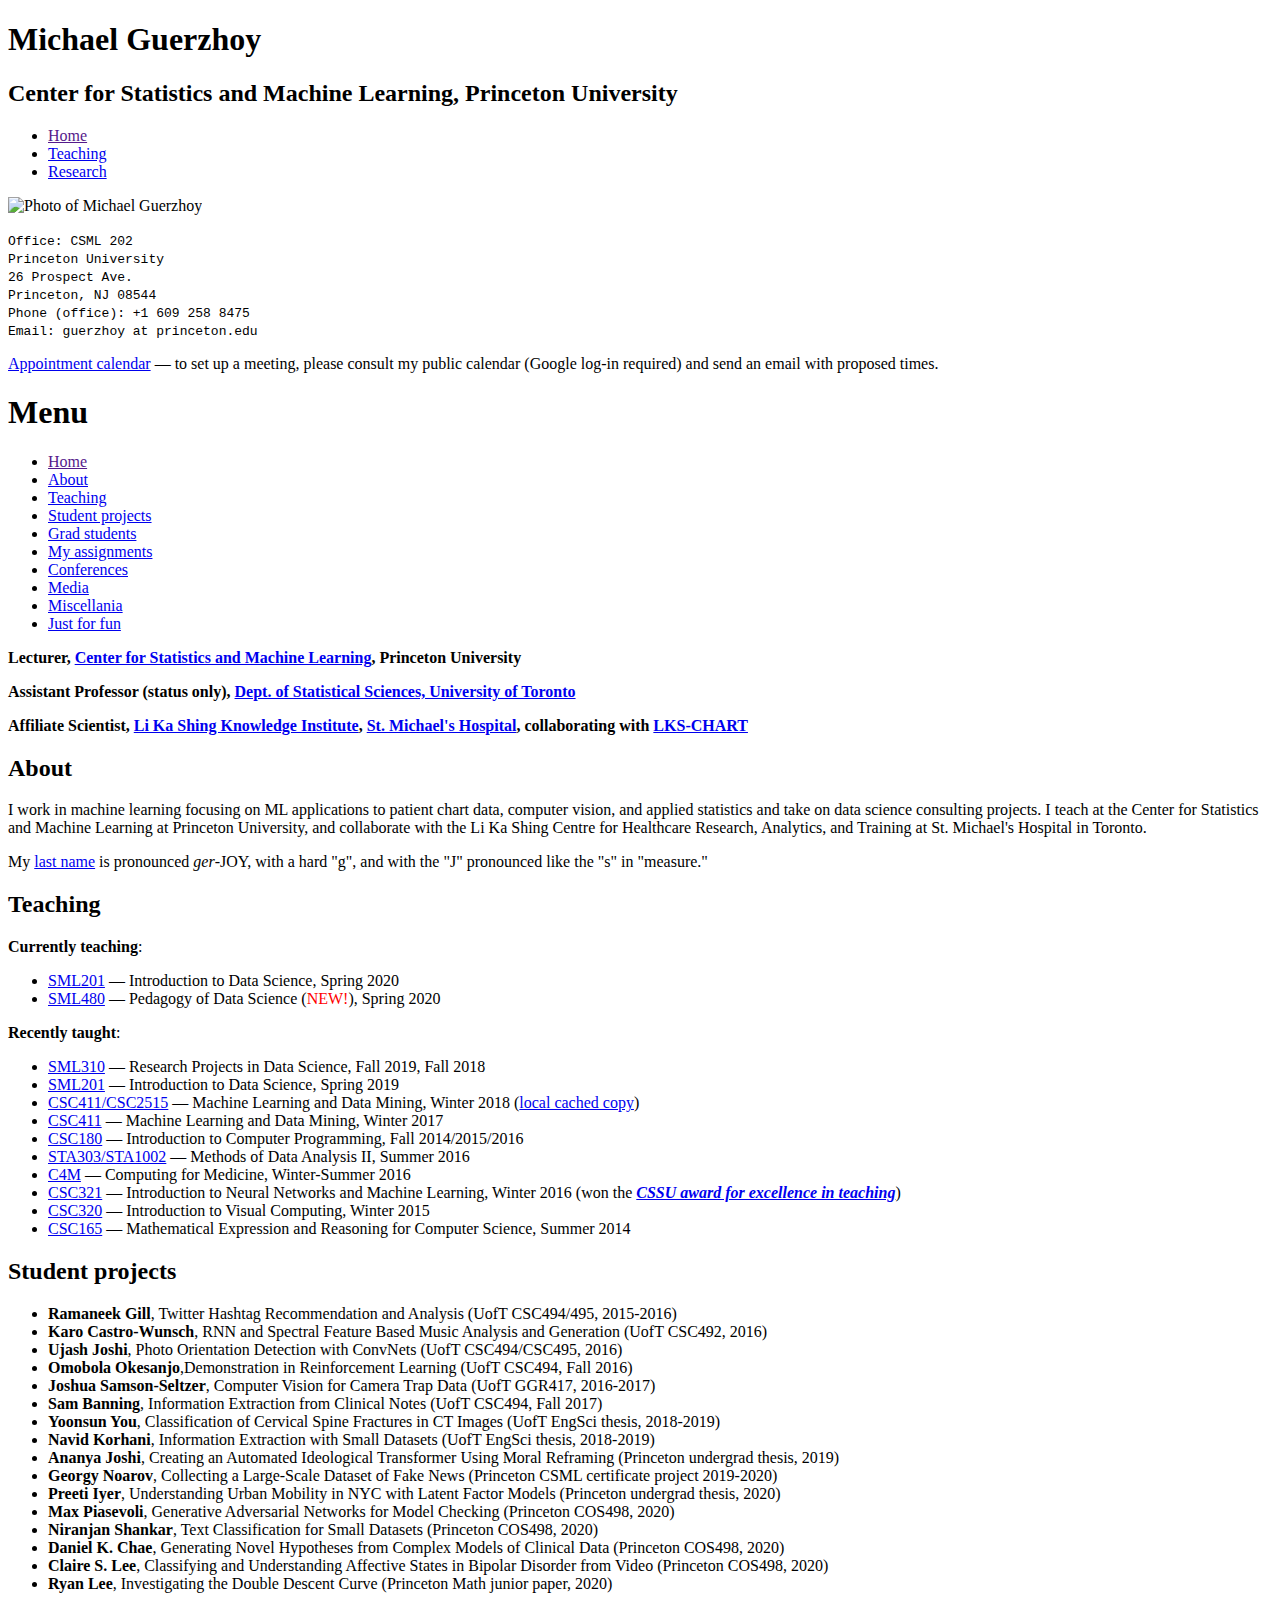
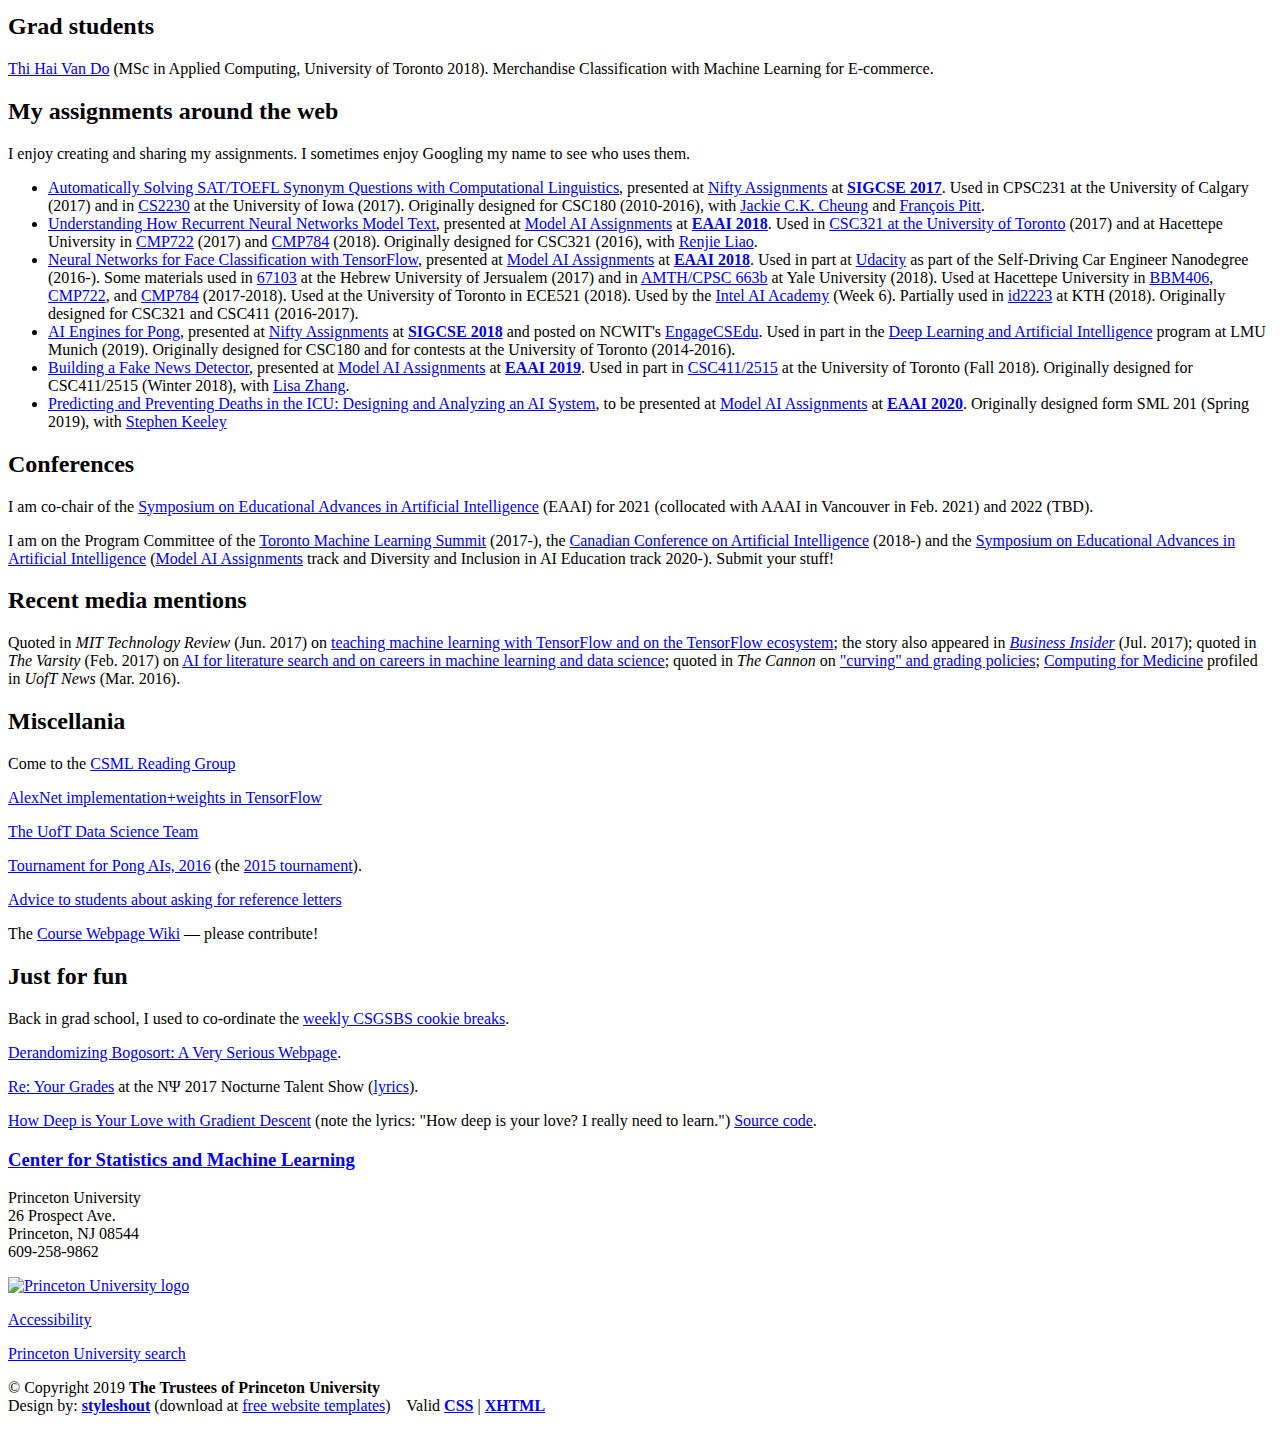
==== index.html @ c68fc747 "first commit" ====
<!DOCTYPE html PUBLIC "-//W3C//DTD XHTML 1.0 Strict//EN" "http://www.w3.org/TR/xhtml1/DTD/xhtml1-strict.dtd">
<html xmlns="http://www.w3.org/1999/xhtml" xml:lang="en" lang="en">
<head>
<title>Michael Guerzhoy :: Homepage</title>
<meta http-equiv="Content-Type" content="text/html; charset=iso-8859-1" />
<link rel="stylesheet" href="images/PixelGreen.css" type="text/css" />


<link rel="apple-touch-icon" href="https://www.princeton.edu/themes/custom/tony/icons/apple-touch-icon.png" />
<link rel="icon" type="image/png" href="https://www.princeton.edu/themes/custom/tony/icons/favicon-16x16.png" />
<link rel="icon" type="image/png" href="https://www.princeton.edu/themes/custom/tony/icons/favicon-32x32.png" />


</head>


<body>
<div id="wrap">
  <div id="header">
    <div id="header-content">
      <h1 id="logo">Michael <span class="gray">Guerzhoy</span></h1>
      <h2 id="slogan">Center for Statistics and Machine Learning, Princeton University</h2>
      <ul>
        <li><a href="" id="current">Home</a></li>
        <li><a href="./teaching.html">Teaching</a></li>
        <li><a href="./research.html">Research</a></li>
      </ul>
    </div>
  </div>
  <!--<div class="headerphoto"></div> -->
  <div id="content-wrap">
    <div id="content">
      <div id="sidebar">
        <div class="sidebox">
 	  <img src = "images/mike2018.jpg" height = "150px" alt = "Photo of Michael Guerzhoy"/>
	  <p/><tt>Office: CSML 202<br/>
Princeton University<br/>
26 Prospect Ave.<br/> 
Princeton, NJ 08544<br/>
Phone (office): +1 609 258 8475<br/>
Email: guerzhoy at princeton.edu</tt><br/>
<p><a href = "https://calendar.google.com/calendar?cid=Z3VlcnpoQGdtYWlsLmNvbQ">Appointment calendar</a> &mdash; to set up a meeting, please consult my public calendar (Google log-in required) and send an email with proposed times.
	  </p>
        </div>
        <div class="sidebox">
          <h1 class="clear">Menu</h1>
          <ul class="sidemenu">
            <li><a href="" class="top">Home</a></li>
            <li><a href="#About">About</a></li>
            <li><a href="#Teaching">Teaching</a></li>
            <li><a href="#Undergrads">Student projects</a></li>          
            <li><a href="#Grad">Grad students</a></li>          
            <li><a href="#Assignments">My assignments</a></li>          
            <li><a href="#Conferences">Conferences</a></li>          
            <li><a href="#Media">Media</a></li>          
            <li><a href="#Misc">Miscellania</a></li>          
            <li><a href="#Justforfun">Just for fun</a></li>          
	  </ul>
        </div>
 


      
      </div>
      <div id="main">
        <div class="post"> <a name="Affiliations"></a>


	<p><b>Lecturer, <a href = "https://csml.princeton.edu">Center for Statistics and Machine Learning</a>, Princeton University</b></p>

        <p><b>Assistant Professor (status only), <a href = "http://www.utstat.toronto.edu">Dept. of Statistical Sciences, University of Toronto</a></b></p>
			
  <p><b>Affiliate Scientist, <a href = "http://www.stmichaelshospital.com/knowledgeinstitute/">Li Ka Shing Knowledge Institute</a>, <a href = "http://www.stmichaelshospital.com/">St. Michael's Hospital</a>, collaborating with <a href = "https://www.chartdatascience.ca/">LKS-CHART</a></b></p>


	</div>
        <div class="post"> <a name="About"></a>
	
	 <h2>About</h2>
	 <p>I work in machine learning focusing on ML applications to patient chart data, computer vision, and applied statistics and take on data science consulting projects. I teach at the Center for Statistics and Machine Learning at Princeton University, and collaborate with the Li Ka Shing Centre for Healthcare Research, Analytics, and Training at St. Michael's Hospital in Toronto.</p>

	 <p>My <a href = "lastname/">last name</a> is pronounced <em>ger</em>-JOY, with a hard "g", and with the "J" pronounced like the "s" in "measure."</p>

	</div>


        <div class="post"> <a name="Teaching"></a>
	
	 <h2>Teaching</h2>
	 <p/><b>Currently teaching</b>: 
				<ul>
					<li><a href = "http://guerzhoy.princeton.edu/201s20/">SML201</a> &mdash; Introduction to Data Science, Spring 2020</li>
					<li><a href = "http://guerzhoy.princeton.edu/480s20/">SML480</a> &mdash; Pedagogy of Data Science (<font color = "red">NEW!</font>), Spring 2020 </li>
				</ul>		
				
	 <p/><b>Recently taught</b>: 
		<ul>
				<li><a href = "http://guerzhoy.princeton.edu/310f19/">SML310</a> &mdash; Research Projects in Data Science, Fall 2019, Fall 2018</li>				
				<li><a href = "http://guerzhoy.princeton.edu/201s19/">SML201</a> &mdash; Introduction to Data Science, Spring 2019</li> 

				<li><a href = "http://www.teach.cs.toronto.edu/~csc411h/winter/">CSC411/CSC2515</a> &mdash; Machine Learning and Data Mining, Winter 2018 (<a href = "http://www.cs.toronto.edu/~guerzhoy/411_2018/">local cached copy</a>)</li>
				<li><a href = "http://www.cs.toronto.edu/~guerzhoy/411/">CSC411</a> &mdash; Machine Learning and Data Mining, Winter 2017</li>
				<li><a href = "http://www.cs.toronto.edu/~guerzhoy/180/">CSC180</a> &mdash; Introduction to Computer Programming, Fall 2014/2015/2016</li>
                                <li><a href = "http://www.utstat.toronto.edu/~guerzhoy/303/">STA303/STA1002</a> &mdash; Methods of Data Analysis II, Summer 2016</li>
                                <li><a href = "http://www.cs.toronto.edu/~guerzhoy/c4m_website_archive/">C4M</a> &mdash; Computing for Medicine, Winter-Summer 2016</li>
                                <li><a href = "http://www.cs.toronto.edu/~guerzhoy/321/">CSC321</a> &mdash; Introduction to Neural Networks and Machine Learning, Winter 2016 (won the <a href = "http://cssu.ca/awards/"><b><i>CSSU award for excellence in teaching</i></b></a>)</li>
                                <li><a href = "http://www.cs.toronto.edu/~guerzhoy/320/">CSC320</a> &mdash; Introduction to Visual Computing, Winter 2015</li>
                                <li><a href = "http://www.cs.toronto.edu/~guerzhoy/165/">CSC165</a> &mdash; Mathematical Expression and Reasoning for Computer Science, Summer 2014</li>
	</ul>
	
	</div>

		
        <div class="post"> <a name="Undergrads"></a>
	 <h2>Student projects</h2>
	  <p/> 
		<ul> 		
			<li><b>Ramaneek Gill</b>, Twitter Hashtag Recommendation and Analysis (UofT CSC494/495, 2015-2016)</li>
			<li><b>Karo Castro-Wunsch</b>, RNN and Spectral Feature Based Music Analysis and Generation  (UofT CSC492, 2016)</li>
			<li><b>Ujash Joshi</b>, Photo Orientation Detection with ConvNets (UofT CSC494/CSC495, 2016)</li> 
			<li><b>Omobola Okesanjo</b>,Demonstration in Reinforcement Learning (UofT CSC494, Fall 2016)</li>
			<li><b>Joshua Samson-Seltzer</b>, Computer Vision for Camera Trap Data (UofT GGR417, 2016-2017)</li>
			<li><b>Sam Banning</b>, Information Extraction from Clinical Notes (UofT CSC494, Fall 2017)</li>
			<li><b>Yoonsun You</b>, Classification of Cervical Spine Fractures in CT Images (UofT EngSci thesis, 2018-2019)</li>
			<li><b>Navid Korhani</b>, Information Extraction with Small Datasets (UofT EngSci thesis, 2018-2019)</li>
                        <li><b>Ananya Joshi</b>, Creating an Automated Ideological Transformer Using Moral Reframing (Princeton undergrad thesis, 2019)</li>
			<li><b>Georgy Noarov</b>, Collecting a Large-Scale Dataset of Fake News (Princeton CSML certificate project 2019-2020)</li> 			
			<li><b>Preeti Iyer</b>, Understanding Urban Mobility in NYC with Latent Factor Models (Princeton undergrad thesis, 2020)</li>
			<li><b>Max Piasevoli</b>, Generative Adversarial Networks for Model Checking (Princeton COS498, 2020)</li>
			<li><b>Niranjan Shankar</b>, Text Classification for Small Datasets (Princeton COS498, 2020)</li>
			<li><b>Daniel K. Chae</b>, Generating Novel Hypotheses from Complex Models of Clinical Data (Princeton COS498, 2020)</li>
			<li><b>Claire S. Lee</b>, Classifying and Understanding Affective States in Bipolar Disorder from Video (Princeton COS498, 2020)</li>
			<li><b>Ryan Lee</b>, Investigating the Double Descent Curve (Princeton Math junior paper, 2020)</li>
		</ul>
	</div>

		
	<div class="post"> <a name="Grad"></a>
	 <h2>Grad students</h2>
	  <p/><a href = "http://www.cs.toronto.edu/~vando">Thi Hai Van Do</a> (MSc in Applied Computing, University of Toronto 2018). Merchandise Classification with Machine Learning for E-commerce.
			                                 
	</div>

	<div class="post"> <a name="Assignments"></a>
	 <h2>My assignments around the web</h2>
		<p/>I enjoy creating and sharing my assignments. I sometimes enjoy Googling my name to see who uses them.
		<ul>
<li><a href= "http://nifty.stanford.edu/2017/guerzhoy-SAT-synonyms/">Automatically Solving SAT/TOEFL Synonym Questions with Computational Linguistics</a>, presented at <a href = "http://nifty.stanford.edu/">Nifty Assignments</a> at <a href = "https://sigcse2017.sigcse.org/"><b>SIGCSE 2017</b></a>. Used in CPSC231 at the University of Calgary (2017) and in <a href = "http://homepage.cs.uiowa.edu/~bdmyers/cs2230_fa17/public/lectures/lecture-033-hashing.pdf">CS2230</a> at the University of Iowa (2017). Originally designed for CSC180 (2010-2016), with <a href = "http://cs.mcgill.ca/~jcheung/">Jackie C.K. Cheung</a> and <a href = "http://www.cs.toronto.edu/~fpitt">Fran&ccedil;ois Pitt</a>.</li>

<li><a href = "http://modelai.gettysburg.edu/2018/rnntext/index.html">Understanding How Recurrent Neural Networks Model Text</a>, presented at <a href = "http://modelai.gettysburg.edu/">Model AI Assignments</a> at <a href = "https://aaai.org/Conferences/AAAI-18/eaai-18/"><b>EAAI 2018</b></a>. Used in <a href = "http://www.cs.toronto.edu/~rgrosse/courses/csc321_2017/assignments/a3-handout.pdf">CSC321 at the University of Toronto</a> (2017) and at Hacettepe University in <a href = "https://web.cs.hacettepe.edu.tr/~aykut/classes/spring2017/cmp722/practical3.pdf">CMP722</a> (2017) and <a href = "https://web.cs.hacettepe.edu.tr/~aykut/classes/spring2018/cmp784/practical3.pdf">CMP784</a> (2018). Originally designed for CSC321 (2016), with <a href = "http://www.cs.toronto.edu/~rjliao/">Renjie Liao</a>.</li>

<li><a href = "http://modelai.gettysburg.edu/2018/nnfaces/index.html">Neural Networks for Face Classification with TensorFlow</a>, presented at <a href = "http://modelai.gettysburg.edu/">Model AI Assignments</a> at <a href = "https://aaai.org/Conferences/AAAI-18/eaai-18/"><b>EAAI 2018</b></a>. Used in part at <a href = "https://github.com/udacity/CarND-Alexnet-Feature-Extraction">Udacity</a> as part of the Self-Driving Car Engineer Nanodegree (2016-). Some materials used in <a href = "https://github.com/ofirbarak/HUJI/blob/master/Intro2NeuralNetworks/ex2%20-%20Visualizing%20And%20Fooling%20CNNs/ex2.pdf">67103</a> at the Hebrew University of Jersualem (2017) and in <a href = "http://users.math.yale.edu/users/gw289/CpSc-663_2018/Exercises/Exercise3.pdf">AMTH/CPSC 663b</a> at Yale University (2018). Used at Hacettepe University in <a href = "https://web.cs.hacettepe.edu.tr/~aykut/classes/fall2017/bbm406/assg3.pdf">BBM406</a>, <a href = "https://web.cs.hacettepe.edu.tr/~aykut/classes/spring2017/cmp722/practical2.pdf">CMP722</a>, and <a href = "https://web.cs.hacettepe.edu.tr/~aykut/classes/spring2018/cmp784/practical2.pdf">CMP784</a> (2017-2018). Used at the University of Toronto in ECE521 (2018). Used by the <a href = "https://software.intel.com/en-us/ai-academy/students/kits/tensor-flow-501">Intel AI Academy</a> (Week 6). Partially used in <a href = "https://id2223kth.github.io/slides/lab2.zip">id2223</a> at KTH (2018). Originally designed for CSC321 and CSC411 (2016-2017).</li>

<li><a href = "http://nifty.stanford.edu/2018/guerzhoy-pong-ai-tournament/">AI Engines for Pong</a>, presented at <a href = "http://nifty.stanford.edu">Nifty Assignments</a> at <a href = "https://sigcse2018.sigcse.org/"><b>SIGCSE 2018</b></a> and posted on NCWIT's <a href = "https://www.engage-csedu.org/find-resources/tournament-pong-ai-engines">EngageCSEdu</a>.  Used in part in the <a href = "http://www.dbs.ifi.lmu.de/Lehre/DLAI/WS18-19/Tutorial/14/ex14.pdf">Deep Learning and Artificial Intelligence</a> program at LMU Munich (2019). Originally designed for CSC180 and for contests at the University of Toronto (2014-2016).</li>

<li><a href = "http://modelai.gettysburg.edu/2019/fakenews/">Building a Fake News Detector</a>, presented at <a href = "http://modelai.gettysburg.edu/">Model AI Assignments</a> at <a href = "https://aaai.org/Conferences/AAAI-19/eaai-19/"><b>EAAI 2019</b></a>. Used in part in <a href = "https://www.cs.toronto.edu/~rgrosse/courses/csc411_f18/homeworks/hw1/hw1.pdf">CSC411/2515</a> at the University of Toronto (Fall 2018). Originally designed for CSC411/2515 (Winter 2018), with <a href = "http://lisazhang.ca/">Lisa Zhang</a>.</li>


<li><a href = "http://guerzhoy.princeton.edu/ICURiskPredict/">Predicting and Preventing Deaths in the ICU: Designing and Analyzing an AI System</a>, to be presented at <a href = "http://modelai.gettysburg.edu/">Model AI Assignments</a> at <a href = "https://aaai.org/Conferences/AAAI-20/eaai-20/"><b>EAAI 2020</b></a>. Originally designed form SML 201 (Spring 2019), with <a href = "https://pni.princeton.edu/directory/stephen-keeley">Stephen Keeley</a>


</ul>
                
	</div>

	<div class="post"> <a name="Conferences"></a>
	 <h2>Conferences</h2>
		<p/> I am co-chair of the <a href = "http://eaai.cs.mtu.edu/">Symposium on Educational Advances in Artificial Intelligence</a> (EAAI) for 2021 (collocated with AAAI in Vancouver in Feb. 2021) and 2022 (TBD).
		<p/> I am on the Program Committee of the <a href = "https://torontomachinelearning.com/">Toronto Machine Learning Summit</a> (2017-), the <a href = "https://www.caiac.ca/en/conferences/canadianai-2019/home">Canadian Conference on Artificial Intelligence</a> (2018-) and the <a href = "http://pages.mtu.edu/~lebrown/eaai/">Symposium on Educational Advances in Artificial Intelligence</a> (<a href = "http://modelai.gettysburg.edu/#call">Model AI Assignments</a> track and Diversity and Inclusion in AI Education track 2020-). Submit your stuff!
			                                 
	</div>


	<div class="post"> <a name="Media"></a>
	 <h2>Recent media mentions</h2>
	  <p/>Quoted in <i>MIT Technology Review</i> (Jun. 2017) on <a href = "https://www.technologyreview.com/s/608094/google-stakes-its-future-on-a-piece-of-software/">teaching machine learning with TensorFlow and on the TensorFlow ecosystem</a>; the story also appeared in <i><a href = "http://www.businessinsider.com/googles-plan-to-best-amazon-rests-on-one-particular-piece-of-software-2017-7">Business Insider</a></i> (Jul. 2017); quoted in <i>The Varsity</i> (Feb. 2017) on <a href = "http://thevarsity.ca/2017/02/06/curing-disease-with-scientific-literature/">AI for literature search and on careers in machine learning and data science</a>; quoted in <i>The Cannon</i> on <a href = "https://issuu.com/thecannon/docs/the_cannon-november_-_final_92230cceb52141">"curving" and grading policies</a>; <a href = "https://www.utoronto.ca/news/bridging-disciplinary-divide">Computing for Medicine</a> profiled in <i>UofT News</i> (Mar. 2016). 
	</div>

	
	<div class="post"> <a name="Misc"></a>
	 <h2>Miscellania</h2>
		<p>Come to the <a href = "https://csml.princeton.edu/readinggroup">CSML Reading Group</a></p>
	  	<p><a href = "http://www.cs.toronto.edu/~guerzhoy/tf_alexnet">AlexNet implementation+weights in TensorFlow</a></p>
		<p><a href = "http://datasciencetoronto.com/uoft-data-science-team/">The UofT Data Science Team</a></p>
		<p><a href = "http://www.cs.toronto.edu/~guerzhoy/pong2016/">Tournament for Pong AIs, 2016</a> (the <a href = "http://www.cs.toronto.edu/~guerzhoy/pong2015">2015 tournament</a>).</p>
		<p><a href = "http://www.cs.toronto.edu/~guerzhoy/reference.html">Advice to students about asking for reference letters</a></p>
		<p>The <a href = "http://guerzhoy.princeton.edu/courses_online/Main_Page">Course Webpage Wiki</a> &mdash; please contribute!</p>



	</div>



	<div class="post"> <a name="Justforfun"></a>
	 <h2>Just for fun</h2>
	  <p/>Back in grad school, I used to co-ordinate the <a href = "http://www.cs.toronto.edu/~guerzhoy/cookies/">weekly CSGSBS cookie breaks</a>.
	  <p/><a href = "http://www.cs.toronto.edu/~guerzhoy/bogosort/DerandomizedBogosort.html">Derandomizing Bogosort: A Very Serious Webpage</a>.
	  <p/><a href = "https://www.youtube.com/watch?v=RBCuXNn8BD8&amp;t=370s">Re: Your Grades</a> at the N&Psi; 2017 Nocturne Talent Show (<a href = "http://www.cs.toronto.edu/~guerzhoy/reyourgrades.txt">lyrics</a>).
	  <p/><a href = "https://player.vimeo.com/video/254620710">How Deep is Your Love with Gradient Descent</a> (note the lyrics: "How deep is your love? I really need to learn.") <a href = "https://nbviewer.jupyter.org/github/guerzh/deeplearningvalentine/blob/master/deeplearningvalentine.ipynb">Source code</a>.


	</div>

	

	
    </div>
  </div>
  <div id="footer">
    <div id="footer-content">
      <div class="col float-left">
        <h3><a href = "http://csml.princeton.edu">Center for Statistics and Machine Learning</a></h3>
	<p/>Princeton University<br/>
        26 Prospect Ave.<br/>
        Princeton, NJ 08544<br/>
	609-258-9862
      </div>
      <div class="col float-left">


	<p/><a href = "http://www.princeton.edu"><img src = "images/PU-standard.png" height = "80px" alt = "Princeton University logo"/></a>
        <p/><a href = "https://accessibility.princeton.edu/">Accessibility</a> 	
        <p/><a href = "https://www.princeton.edu/search">Princeton University search</a>


      </div>
      <div class="col2 float-right">
        <p> &copy; Copyright 2019 <strong>The Trustees of Princeton University</strong><br />
          Design by: <a href="http://www.styleshout.com"><strong>styleshout</strong></a> (download at <a href='http://all-free-download.com/free-website-templates/'>free website templates</a>)&nbsp; &nbsp; Valid <a href="http://jigsaw.w3.org/css-validator/check/referer"><strong>CSS</strong></a> | <a href="http://validator.w3.org/check/referer"><strong>XHTML</strong></a> </p>

      </div>
    </div>
  </div>

</div>

</div>
</body>
</html>
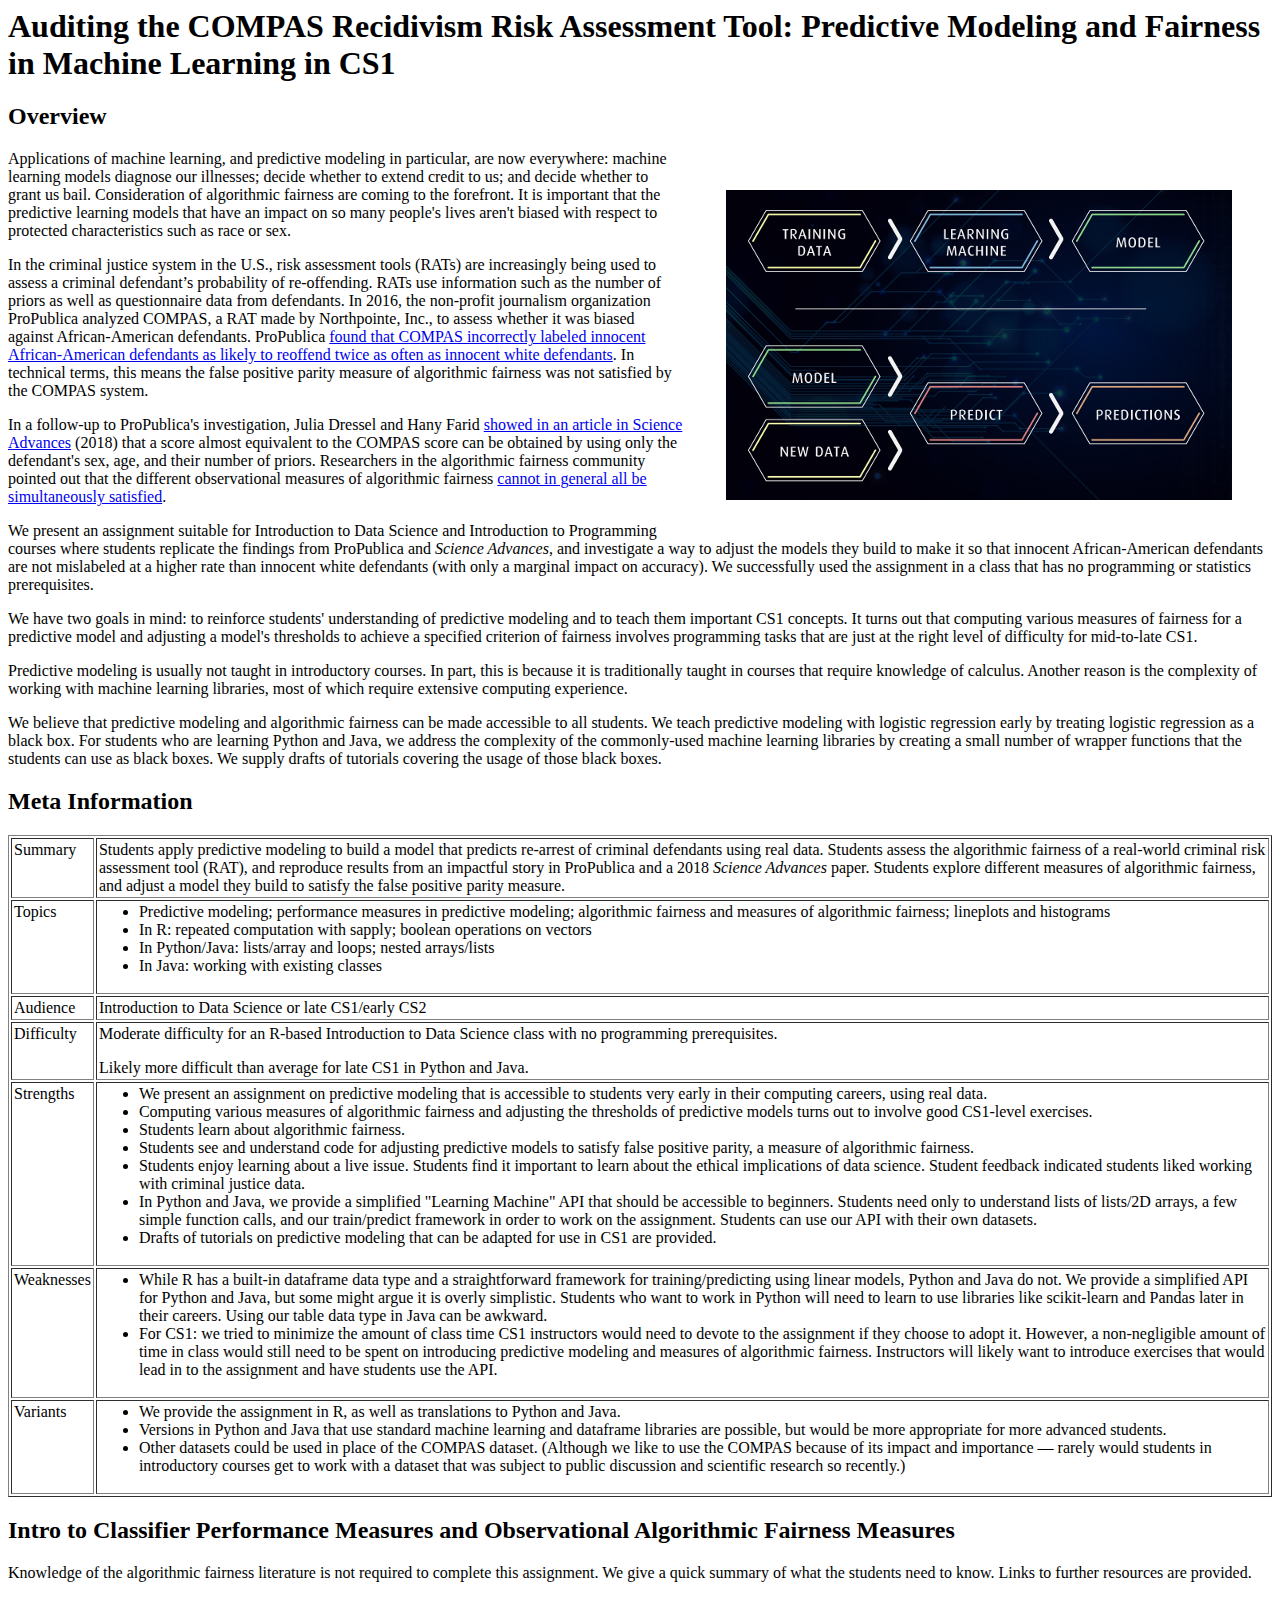
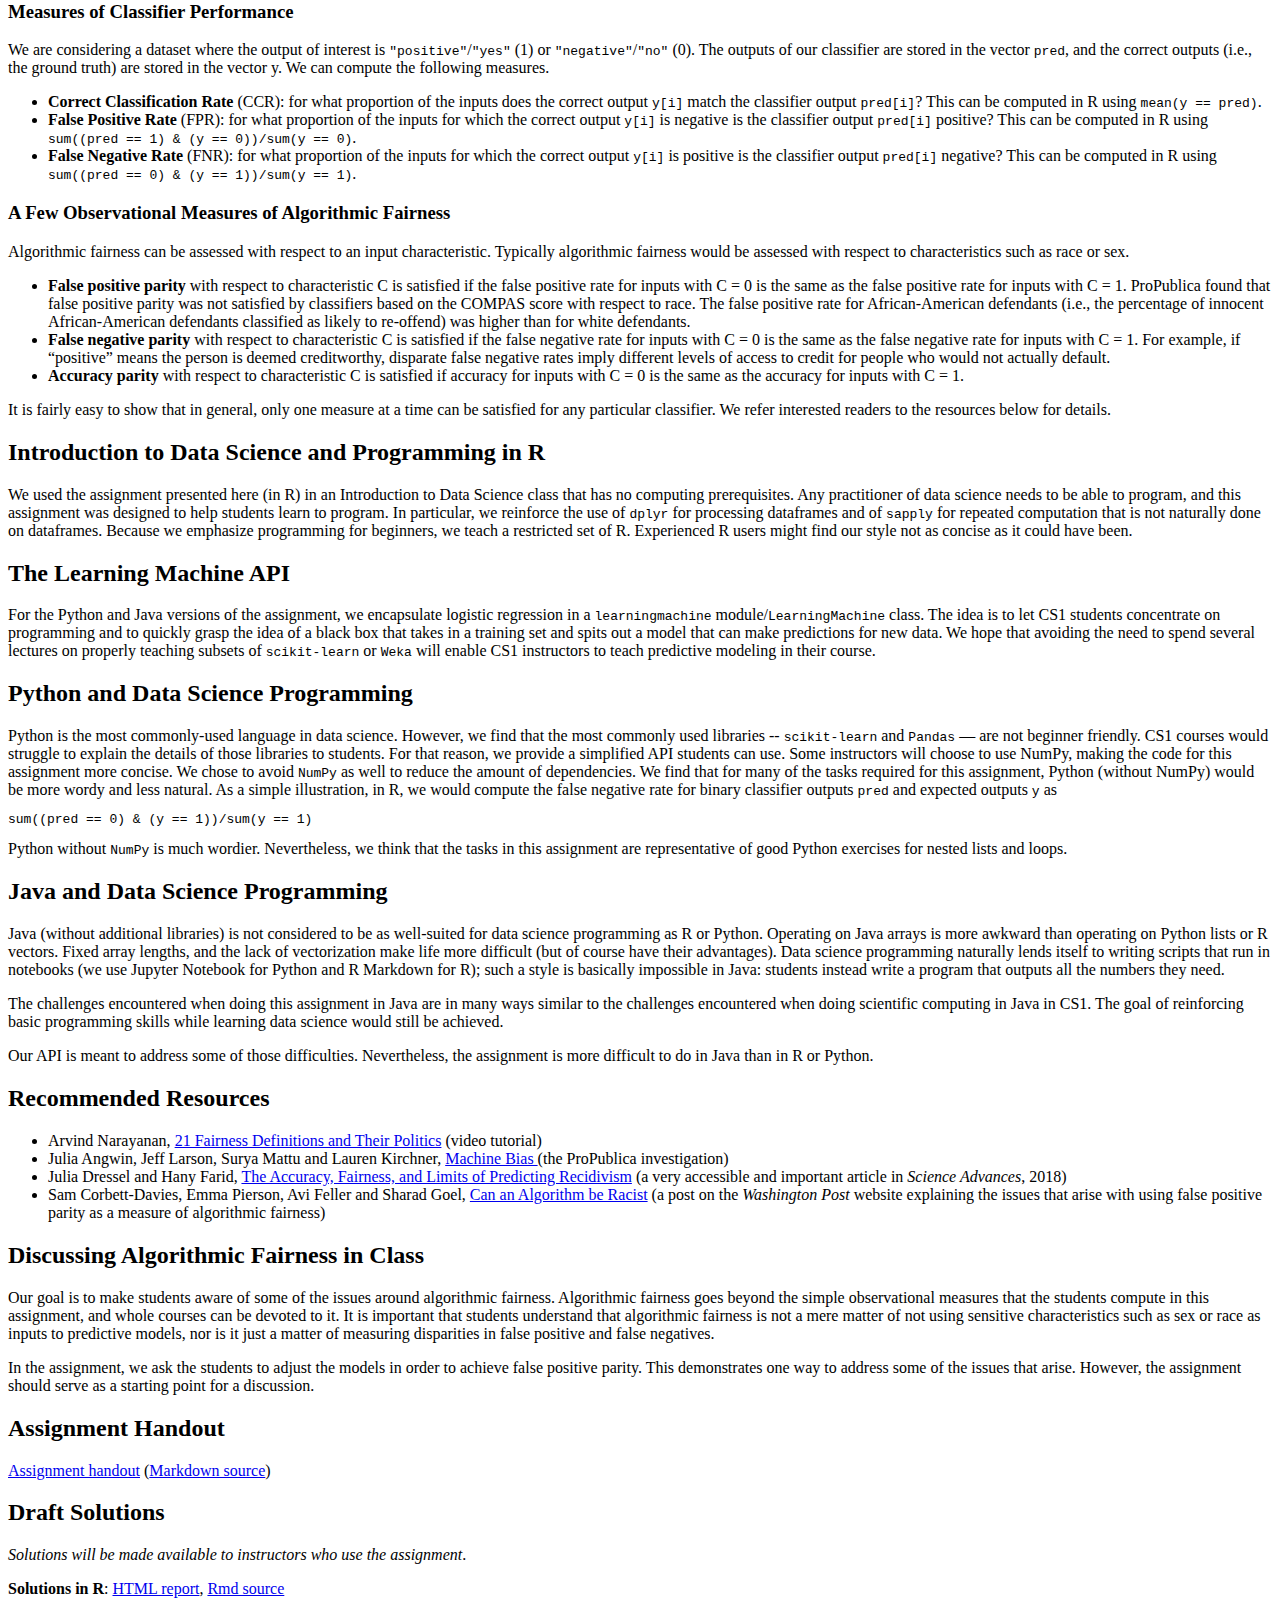
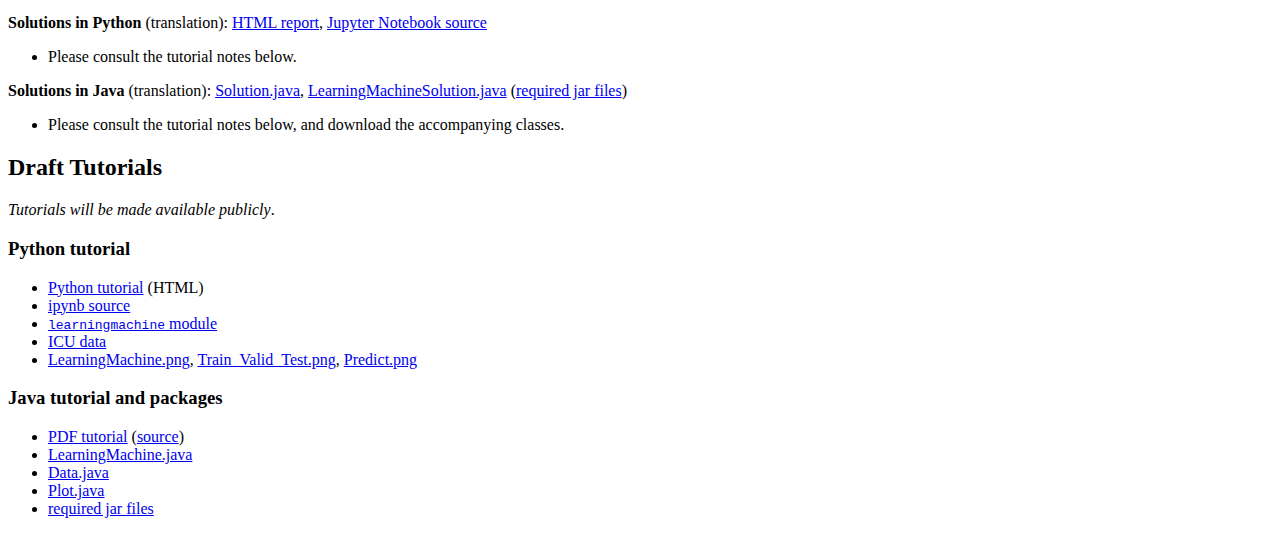
==== commit a59628b4: "push all" ====
--- a/index.html
+++ b/index.html
@@ -1,240 +1,234 @@
-<!DOCTYPE html PUBLIC "-//W3C//DTD XHTML 1.0 Strict//EN" "http://www.w3.org/TR/xhtml1/DTD/xhtml1-strict.dtd">
-<html xmlns="http://www.w3.org/1999/xhtml" xml:lang="en" lang="en">
-<head>
-<title>Michael Guerzhoy :: Homepage</title>
-<meta http-equiv="Content-Type" content="text/html; charset=iso-8859-1" />
-<link rel="stylesheet" href="images/PixelGreen.css" type="text/css" />
-
-
-<link rel="apple-touch-icon" href="https://www.princeton.edu/themes/custom/tony/icons/apple-touch-icon.png" />
-<link rel="icon" type="image/png" href="https://www.princeton.edu/themes/custom/tony/icons/favicon-16x16.png" />
-<link rel="icon" type="image/png" href="https://www.princeton.edu/themes/custom/tony/icons/favicon-32x32.png" />
-
-
-</head>
-
-
-<body>
-<div id="wrap">
-  <div id="header">
-    <div id="header-content">
-      <h1 id="logo">Michael <span class="gray">Guerzhoy</span></h1>
-      <h2 id="slogan">Center for Statistics and Machine Learning, Princeton University</h2>
-      <ul>
-        <li><a href="" id="current">Home</a></li>
-        <li><a href="./teaching.html">Teaching</a></li>
-        <li><a href="./research.html">Research</a></li>
-      </ul>
-    </div>
-  </div>
-  <!--<div class="headerphoto"></div> -->
-  <div id="content-wrap">
-    <div id="content">
-      <div id="sidebar">
-        <div class="sidebox">
- 	  <img src = "images/mike2018.jpg" height = "150px" alt = "Photo of Michael Guerzhoy"/>
-	  <p/><tt>Office: CSML 202<br/>
-Princeton University<br/>
-26 Prospect Ave.<br/> 
-Princeton, NJ 08544<br/>
-Phone (office): +1 609 258 8475<br/>
-Email: guerzhoy at princeton.edu</tt><br/>
-<p><a href = "https://calendar.google.com/calendar?cid=Z3VlcnpoQGdtYWlsLmNvbQ">Appointment calendar</a> &mdash; to set up a meeting, please consult my public calendar (Google log-in required) and send an email with proposed times.
-	  </p>
-        </div>
-        <div class="sidebox">
-          <h1 class="clear">Menu</h1>
-          <ul class="sidemenu">
-            <li><a href="" class="top">Home</a></li>
-            <li><a href="#About">About</a></li>
-            <li><a href="#Teaching">Teaching</a></li>
-            <li><a href="#Undergrads">Student projects</a></li>          
-            <li><a href="#Grad">Grad students</a></li>          
-            <li><a href="#Assignments">My assignments</a></li>          
-            <li><a href="#Conferences">Conferences</a></li>          
-            <li><a href="#Media">Media</a></li>          
-            <li><a href="#Misc">Miscellania</a></li>          
-            <li><a href="#Justforfun">Just for fun</a></li>          
-	  </ul>
-        </div>
- 
-
-
-      
-      </div>
-      <div id="main">
-        <div class="post"> <a name="Affiliations"></a>
-
-
-	<p><b>Lecturer, <a href = "https://csml.princeton.edu">Center for Statistics and Machine Learning</a>, Princeton University</b></p>
-
-        <p><b>Assistant Professor (status only), <a href = "http://www.utstat.toronto.edu">Dept. of Statistical Sciences, University of Toronto</a></b></p>
-			
-  <p><b>Affiliate Scientist, <a href = "http://www.stmichaelshospital.com/knowledgeinstitute/">Li Ka Shing Knowledge Institute</a>, <a href = "http://www.stmichaelshospital.com/">St. Michael's Hospital</a>, collaborating with <a href = "https://www.chartdatascience.ca/">LKS-CHART</a></b></p>
-
-
-	</div>
-        <div class="post"> <a name="About"></a>
-	
-	 <h2>About</h2>
-	 <p>I work in machine learning focusing on ML applications to patient chart data, computer vision, and applied statistics and take on data science consulting projects. I teach at the Center for Statistics and Machine Learning at Princeton University, and collaborate with the Li Ka Shing Centre for Healthcare Research, Analytics, and Training at St. Michael's Hospital in Toronto.</p>
-
-	 <p>My <a href = "lastname/">last name</a> is pronounced <em>ger</em>-JOY, with a hard "g", and with the "J" pronounced like the "s" in "measure."</p>
-
-	</div>
-
-
-        <div class="post"> <a name="Teaching"></a>
-	
-	 <h2>Teaching</h2>
-	 <p/><b>Currently teaching</b>: 
-				<ul>
-					<li><a href = "http://guerzhoy.princeton.edu/201s20/">SML201</a> &mdash; Introduction to Data Science, Spring 2020</li>
-					<li><a href = "http://guerzhoy.princeton.edu/480s20/">SML480</a> &mdash; Pedagogy of Data Science (<font color = "red">NEW!</font>), Spring 2020 </li>
-				</ul>		
-				
-	 <p/><b>Recently taught</b>: 
-		<ul>
-				<li><a href = "http://guerzhoy.princeton.edu/310f19/">SML310</a> &mdash; Research Projects in Data Science, Fall 2019, Fall 2018</li>				
-				<li><a href = "http://guerzhoy.princeton.edu/201s19/">SML201</a> &mdash; Introduction to Data Science, Spring 2019</li> 
-
-				<li><a href = "http://www.teach.cs.toronto.edu/~csc411h/winter/">CSC411/CSC2515</a> &mdash; Machine Learning and Data Mining, Winter 2018 (<a href = "http://www.cs.toronto.edu/~guerzhoy/411_2018/">local cached copy</a>)</li>
-				<li><a href = "http://www.cs.toronto.edu/~guerzhoy/411/">CSC411</a> &mdash; Machine Learning and Data Mining, Winter 2017</li>
-				<li><a href = "http://www.cs.toronto.edu/~guerzhoy/180/">CSC180</a> &mdash; Introduction to Computer Programming, Fall 2014/2015/2016</li>
-                                <li><a href = "http://www.utstat.toronto.edu/~guerzhoy/303/">STA303/STA1002</a> &mdash; Methods of Data Analysis II, Summer 2016</li>
-                                <li><a href = "http://www.cs.toronto.edu/~guerzhoy/c4m_website_archive/">C4M</a> &mdash; Computing for Medicine, Winter-Summer 2016</li>
-                                <li><a href = "http://www.cs.toronto.edu/~guerzhoy/321/">CSC321</a> &mdash; Introduction to Neural Networks and Machine Learning, Winter 2016 (won the <a href = "http://cssu.ca/awards/"><b><i>CSSU award for excellence in teaching</i></b></a>)</li>
-                                <li><a href = "http://www.cs.toronto.edu/~guerzhoy/320/">CSC320</a> &mdash; Introduction to Visual Computing, Winter 2015</li>
-                                <li><a href = "http://www.cs.toronto.edu/~guerzhoy/165/">CSC165</a> &mdash; Mathematical Expression and Reasoning for Computer Science, Summer 2014</li>
-	</ul>
-	
-	</div>
-
-		
-        <div class="post"> <a name="Undergrads"></a>
-	 <h2>Student projects</h2>
-	  <p/> 
-		<ul> 		
-			<li><b>Ramaneek Gill</b>, Twitter Hashtag Recommendation and Analysis (UofT CSC494/495, 2015-2016)</li>
-			<li><b>Karo Castro-Wunsch</b>, RNN and Spectral Feature Based Music Analysis and Generation  (UofT CSC492, 2016)</li>
-			<li><b>Ujash Joshi</b>, Photo Orientation Detection with ConvNets (UofT CSC494/CSC495, 2016)</li> 
-			<li><b>Omobola Okesanjo</b>,Demonstration in Reinforcement Learning (UofT CSC494, Fall 2016)</li>
-			<li><b>Joshua Samson-Seltzer</b>, Computer Vision for Camera Trap Data (UofT GGR417, 2016-2017)</li>
-			<li><b>Sam Banning</b>, Information Extraction from Clinical Notes (UofT CSC494, Fall 2017)</li>
-			<li><b>Yoonsun You</b>, Classification of Cervical Spine Fractures in CT Images (UofT EngSci thesis, 2018-2019)</li>
-			<li><b>Navid Korhani</b>, Information Extraction with Small Datasets (UofT EngSci thesis, 2018-2019)</li>
-                        <li><b>Ananya Joshi</b>, Creating an Automated Ideological Transformer Using Moral Reframing (Princeton undergrad thesis, 2019)</li>
-			<li><b>Georgy Noarov</b>, Collecting a Large-Scale Dataset of Fake News (Princeton CSML certificate project 2019-2020)</li> 			
-			<li><b>Preeti Iyer</b>, Understanding Urban Mobility in NYC with Latent Factor Models (Princeton undergrad thesis, 2020)</li>
-			<li><b>Max Piasevoli</b>, Generative Adversarial Networks for Model Checking (Princeton COS498, 2020)</li>
-			<li><b>Niranjan Shankar</b>, Text Classification for Small Datasets (Princeton COS498, 2020)</li>
-			<li><b>Daniel K. Chae</b>, Generating Novel Hypotheses from Complex Models of Clinical Data (Princeton COS498, 2020)</li>
-			<li><b>Claire S. Lee</b>, Classifying and Understanding Affective States in Bipolar Disorder from Video (Princeton COS498, 2020)</li>
-			<li><b>Ryan Lee</b>, Investigating the Double Descent Curve (Princeton Math junior paper, 2020)</li>
-		</ul>
-	</div>
-
-		
-	<div class="post"> <a name="Grad"></a>
-	 <h2>Grad students</h2>
-	  <p/><a href = "http://www.cs.toronto.edu/~vando">Thi Hai Van Do</a> (MSc in Applied Computing, University of Toronto 2018). Merchandise Classification with Machine Learning for E-commerce.
-			                                 
-	</div>
-
-	<div class="post"> <a name="Assignments"></a>
-	 <h2>My assignments around the web</h2>
-		<p/>I enjoy creating and sharing my assignments. I sometimes enjoy Googling my name to see who uses them.
-		<ul>
-<li><a href= "http://nifty.stanford.edu/2017/guerzhoy-SAT-synonyms/">Automatically Solving SAT/TOEFL Synonym Questions with Computational Linguistics</a>, presented at <a href = "http://nifty.stanford.edu/">Nifty Assignments</a> at <a href = "https://sigcse2017.sigcse.org/"><b>SIGCSE 2017</b></a>. Used in CPSC231 at the University of Calgary (2017) and in <a href = "http://homepage.cs.uiowa.edu/~bdmyers/cs2230_fa17/public/lectures/lecture-033-hashing.pdf">CS2230</a> at the University of Iowa (2017). Originally designed for CSC180 (2010-2016), with <a href = "http://cs.mcgill.ca/~jcheung/">Jackie C.K. Cheung</a> and <a href = "http://www.cs.toronto.edu/~fpitt">Fran&ccedil;ois Pitt</a>.</li>
-
-<li><a href = "http://modelai.gettysburg.edu/2018/rnntext/index.html">Understanding How Recurrent Neural Networks Model Text</a>, presented at <a href = "http://modelai.gettysburg.edu/">Model AI Assignments</a> at <a href = "https://aaai.org/Conferences/AAAI-18/eaai-18/"><b>EAAI 2018</b></a>. Used in <a href = "http://www.cs.toronto.edu/~rgrosse/courses/csc321_2017/assignments/a3-handout.pdf">CSC321 at the University of Toronto</a> (2017) and at Hacettepe University in <a href = "https://web.cs.hacettepe.edu.tr/~aykut/classes/spring2017/cmp722/practical3.pdf">CMP722</a> (2017) and <a href = "https://web.cs.hacettepe.edu.tr/~aykut/classes/spring2018/cmp784/practical3.pdf">CMP784</a> (2018). Originally designed for CSC321 (2016), with <a href = "http://www.cs.toronto.edu/~rjliao/">Renjie Liao</a>.</li>
-
-<li><a href = "http://modelai.gettysburg.edu/2018/nnfaces/index.html">Neural Networks for Face Classification with TensorFlow</a>, presented at <a href = "http://modelai.gettysburg.edu/">Model AI Assignments</a> at <a href = "https://aaai.org/Conferences/AAAI-18/eaai-18/"><b>EAAI 2018</b></a>. Used in part at <a href = "https://github.com/udacity/CarND-Alexnet-Feature-Extraction">Udacity</a> as part of the Self-Driving Car Engineer Nanodegree (2016-). Some materials used in <a href = "https://github.com/ofirbarak/HUJI/blob/master/Intro2NeuralNetworks/ex2%20-%20Visualizing%20And%20Fooling%20CNNs/ex2.pdf">67103</a> at the Hebrew University of Jersualem (2017) and in <a href = "http://users.math.yale.edu/users/gw289/CpSc-663_2018/Exercises/Exercise3.pdf">AMTH/CPSC 663b</a> at Yale University (2018). Used at Hacettepe University in <a href = "https://web.cs.hacettepe.edu.tr/~aykut/classes/fall2017/bbm406/assg3.pdf">BBM406</a>, <a href = "https://web.cs.hacettepe.edu.tr/~aykut/classes/spring2017/cmp722/practical2.pdf">CMP722</a>, and <a href = "https://web.cs.hacettepe.edu.tr/~aykut/classes/spring2018/cmp784/practical2.pdf">CMP784</a> (2017-2018). Used at the University of Toronto in ECE521 (2018). Used by the <a href = "https://software.intel.com/en-us/ai-academy/students/kits/tensor-flow-501">Intel AI Academy</a> (Week 6). Partially used in <a href = "https://id2223kth.github.io/slides/lab2.zip">id2223</a> at KTH (2018). Originally designed for CSC321 and CSC411 (2016-2017).</li>
-
-<li><a href = "http://nifty.stanford.edu/2018/guerzhoy-pong-ai-tournament/">AI Engines for Pong</a>, presented at <a href = "http://nifty.stanford.edu">Nifty Assignments</a> at <a href = "https://sigcse2018.sigcse.org/"><b>SIGCSE 2018</b></a> and posted on NCWIT's <a href = "https://www.engage-csedu.org/find-resources/tournament-pong-ai-engines">EngageCSEdu</a>.  Used in part in the <a href = "http://www.dbs.ifi.lmu.de/Lehre/DLAI/WS18-19/Tutorial/14/ex14.pdf">Deep Learning and Artificial Intelligence</a> program at LMU Munich (2019). Originally designed for CSC180 and for contests at the University of Toronto (2014-2016).</li>
-
-<li><a href = "http://modelai.gettysburg.edu/2019/fakenews/">Building a Fake News Detector</a>, presented at <a href = "http://modelai.gettysburg.edu/">Model AI Assignments</a> at <a href = "https://aaai.org/Conferences/AAAI-19/eaai-19/"><b>EAAI 2019</b></a>. Used in part in <a href = "https://www.cs.toronto.edu/~rgrosse/courses/csc411_f18/homeworks/hw1/hw1.pdf">CSC411/2515</a> at the University of Toronto (Fall 2018). Originally designed for CSC411/2515 (Winter 2018), with <a href = "http://lisazhang.ca/">Lisa Zhang</a>.</li>
-
-
-<li><a href = "http://guerzhoy.princeton.edu/ICURiskPredict/">Predicting and Preventing Deaths in the ICU: Designing and Analyzing an AI System</a>, to be presented at <a href = "http://modelai.gettysburg.edu/">Model AI Assignments</a> at <a href = "https://aaai.org/Conferences/AAAI-20/eaai-20/"><b>EAAI 2020</b></a>. Originally designed form SML 201 (Spring 2019), with <a href = "https://pni.princeton.edu/directory/stephen-keeley">Stephen Keeley</a>
-
-
-</ul>
-                
-	</div>
-
-	<div class="post"> <a name="Conferences"></a>
-	 <h2>Conferences</h2>
-		<p/> I am co-chair of the <a href = "http://eaai.cs.mtu.edu/">Symposium on Educational Advances in Artificial Intelligence</a> (EAAI) for 2021 (collocated with AAAI in Vancouver in Feb. 2021) and 2022 (TBD).
-		<p/> I am on the Program Committee of the <a href = "https://torontomachinelearning.com/">Toronto Machine Learning Summit</a> (2017-), the <a href = "https://www.caiac.ca/en/conferences/canadianai-2019/home">Canadian Conference on Artificial Intelligence</a> (2018-) and the <a href = "http://pages.mtu.edu/~lebrown/eaai/">Symposium on Educational Advances in Artificial Intelligence</a> (<a href = "http://modelai.gettysburg.edu/#call">Model AI Assignments</a> track and Diversity and Inclusion in AI Education track 2020-). Submit your stuff!
-			                                 
-	</div>
-
-
-	<div class="post"> <a name="Media"></a>
-	 <h2>Recent media mentions</h2>
-	  <p/>Quoted in <i>MIT Technology Review</i> (Jun. 2017) on <a href = "https://www.technologyreview.com/s/608094/google-stakes-its-future-on-a-piece-of-software/">teaching machine learning with TensorFlow and on the TensorFlow ecosystem</a>; the story also appeared in <i><a href = "http://www.businessinsider.com/googles-plan-to-best-amazon-rests-on-one-particular-piece-of-software-2017-7">Business Insider</a></i> (Jul. 2017); quoted in <i>The Varsity</i> (Feb. 2017) on <a href = "http://thevarsity.ca/2017/02/06/curing-disease-with-scientific-literature/">AI for literature search and on careers in machine learning and data science</a>; quoted in <i>The Cannon</i> on <a href = "https://issuu.com/thecannon/docs/the_cannon-november_-_final_92230cceb52141">"curving" and grading policies</a>; <a href = "https://www.utoronto.ca/news/bridging-disciplinary-divide">Computing for Medicine</a> profiled in <i>UofT News</i> (Mar. 2016). 
-	</div>
-
-	
-	<div class="post"> <a name="Misc"></a>
-	 <h2>Miscellania</h2>
-		<p>Come to the <a href = "https://csml.princeton.edu/readinggroup">CSML Reading Group</a></p>
-	  	<p><a href = "http://www.cs.toronto.edu/~guerzhoy/tf_alexnet">AlexNet implementation+weights in TensorFlow</a></p>
-		<p><a href = "http://datasciencetoronto.com/uoft-data-science-team/">The UofT Data Science Team</a></p>
-		<p><a href = "http://www.cs.toronto.edu/~guerzhoy/pong2016/">Tournament for Pong AIs, 2016</a> (the <a href = "http://www.cs.toronto.edu/~guerzhoy/pong2015">2015 tournament</a>).</p>
-		<p><a href = "http://www.cs.toronto.edu/~guerzhoy/reference.html">Advice to students about asking for reference letters</a></p>
-		<p>The <a href = "http://guerzhoy.princeton.edu/courses_online/Main_Page">Course Webpage Wiki</a> &mdash; please contribute!</p>
-
-
-
-	</div>
-
-
-
-	<div class="post"> <a name="Justforfun"></a>
-	 <h2>Just for fun</h2>
-	  <p/>Back in grad school, I used to co-ordinate the <a href = "http://www.cs.toronto.edu/~guerzhoy/cookies/">weekly CSGSBS cookie breaks</a>.
-	  <p/><a href = "http://www.cs.toronto.edu/~guerzhoy/bogosort/DerandomizedBogosort.html">Derandomizing Bogosort: A Very Serious Webpage</a>.
-	  <p/><a href = "https://www.youtube.com/watch?v=RBCuXNn8BD8&amp;t=370s">Re: Your Grades</a> at the N&Psi; 2017 Nocturne Talent Show (<a href = "http://www.cs.toronto.edu/~guerzhoy/reyourgrades.txt">lyrics</a>).
-	  <p/><a href = "https://player.vimeo.com/video/254620710">How Deep is Your Love with Gradient Descent</a> (note the lyrics: "How deep is your love? I really need to learn.") <a href = "https://nbviewer.jupyter.org/github/guerzh/deeplearningvalentine/blob/master/deeplearningvalentine.ipynb">Source code</a>.
-
-
-	</div>
-
-	
-
-	
-    </div>
-  </div>
-  <div id="footer">
-    <div id="footer-content">
-      <div class="col float-left">
-        <h3><a href = "http://csml.princeton.edu">Center for Statistics and Machine Learning</a></h3>
-	<p/>Princeton University<br/>
-        26 Prospect Ave.<br/>
-        Princeton, NJ 08544<br/>
-	609-258-9862
-      </div>
-      <div class="col float-left">
-
-
-	<p/><a href = "http://www.princeton.edu"><img src = "images/PU-standard.png" height = "80px" alt = "Princeton University logo"/></a>
-        <p/><a href = "https://accessibility.princeton.edu/">Accessibility</a> 	
-        <p/><a href = "https://www.princeton.edu/search">Princeton University search</a>
-
-
-      </div>
-      <div class="col2 float-right">
-        <p> &copy; Copyright 2019 <strong>The Trustees of Princeton University</strong><br />
-          Design by: <a href="http://www.styleshout.com"><strong>styleshout</strong></a> (download at <a href='http://all-free-download.com/free-website-templates/'>free website templates</a>)&nbsp; &nbsp; Valid <a href="http://jigsaw.w3.org/css-validator/check/referer"><strong>CSS</strong></a> | <a href="http://validator.w3.org/check/referer"><strong>XHTML</strong></a> </p>
-
-      </div>
-    </div>
-  </div>
-
-</div>
-
-</div>
-</body>
-</html>
+<style>
+body {
+  font-family: "Roboto";
+  img {
+    padding: 40px;
+  }
+}
+</style>
+
+<html><head>
+<meta http-equiv="Content-Type" content="text/html; charset=UTF-8" />
+<title>Auditing the COMPAS Recidivism Risk Assessment Tool: Predictive Modeling and Fairness in Machine Learning in CS1</title>
+</head>
+<body>
+
+
+<h1>Auditing the COMPAS Recidivism Risk Assessment Tool: Predictive Modeling and Fairness in Machine Learning in CS1</h1>
+
+<h2>Overview</h2>
+<img src = "learningmachine_cool3.png" align = "right" height = "310px">
+<p>Applications of machine learning, and predictive modeling in particular, are now everywhere: machine learning models diagnose our illnesses; decide whether to extend credit to us; and decide whether to grant us bail. Consideration of algorithmic fairness are coming to the forefront. It is important that the predictive learning models that have an impact on so many people's lives aren't biased with respect to protected characteristics such as race or sex.
+
+<p>In the criminal justice system in the U.S., risk assessment tools (RATs) are increasingly being used to assess a criminal defendant’s probability of re-offending. RATs use information such as the number of priors as well as questionnaire data from defendants.  In 2016, the non-profit journalism organization ProPublica analyzed COMPAS, a RAT made by Northpointe, Inc., to assess whether it was biased against African-American defendants. ProPublica <a href = "https://www.propublica.org/article/machine-bias-risk-assessments-in-criminal-sentencing">found that COMPAS incorrectly labeled innocent African-American defendants as likely to reoffend twice as often as innocent white defendants</a>. In technical terms, this means the false positive parity measure of algorithmic fairness was not satisfied by the COMPAS system.
+
+<p>In a follow-up to ProPublica's investigation, Julia Dressel and Hany Farid <a href = "https://advances.sciencemag.org/content/4/1/eaao5580.full">showed in an article in Science Advances</a> (2018) that a score almost equivalent to the COMPAS score can be obtained by using only the defendant's sex, age, and their number of priors. Researchers in the algorithmic fairness community pointed out that the different observational measures of algorithmic fairness <a href = "https://arxiv.org/pdf/1703.00056.pdf">cannot in general all be simultaneously satisfied</a>.
+
+<p>We present an assignment suitable for Introduction to Data Science and Introduction to Programming courses where students replicate the findings from ProPublica and <i>Science Advances</i>, and investigate a way to adjust the models they build to make it so that innocent African-American defendants are not mislabeled at a higher rate than innocent white defendants (with only a marginal impact on accuracy). We successfully used the assignment in a class that has no programming or statistics prerequisites.
+
+<p>We have two goals in mind: to reinforce students' understanding of predictive modeling and to teach them important CS1 concepts. It turns out that computing various measures of fairness for a predictive model and adjusting a model's thresholds to achieve a specified criterion of fairness involves programming tasks that are just at the right level of difficulty for mid-to-late CS1.   
+
+<p>Predictive modeling is usually not taught in introductory courses. In part, this is because it is traditionally taught in courses that require knowledge of calculus. Another reason is the complexity of working with machine learning libraries, most of which require extensive computing experience.
+
+<p>We believe that predictive modeling and algorithmic fairness can be made accessible to all students. We teach predictive modeling with logistic regression early by treating logistic regression as a black box. For students who are learning Python and Java, we address the complexity of the commonly-used machine learning libraries by creating a small number of wrapper functions that the students can use as black boxes. We supply drafts of tutorials covering the usage of those black boxes.
+
+
+<h2>Meta Information</h2>
+<table style="text-align: left; width: 100%;" border="1" cellpadding="2" cellspacing="2">
+  <tbody>
+    <tr>
+      <td style="vertical-align: top;">Summary</td>
+      <td style="vertical-align: top;"><p>
+Students apply predictive modeling to build a model that predicts re-arrest of criminal defendants using real data. Students assess the algorithmic fairness of a real-world criminal risk assessment tool (RAT), and reproduce results from an impactful story in ProPublica and a 2018 <i>Science Advances</i> paper. Students explore different measures of algorithmic fairness, and adjust a model they build to satisfy the false positive parity measure.
+      </p></td>
+    </tr>
+    <tr>
+      <td style="vertical-align: top;">Topics</td>
+      <td style="vertical-align: top;">
+      <ul> 
+	<li>Predictive modeling; performance measures in predictive modeling; algorithmic fairness and measures of algorithmic fairness; lineplots and histograms
+	<li>In R: repeated computation with <yy>sapply</tt>; boolean operations on vectors
+	<li>In Python/Java: lists/array and loops; nested arrays/lists
+	<li>In Java: working with existing classes
+      </ul>
+     </td>
+    </tr>
+    <tr>
+      <td style="vertical-align: top;">Audience</td>
+      <td style="vertical-align: top;"><p>
+	Introduction to Data Science or late CS1/early CS2
+      </p></td>
+    </tr>
+    <tr>
+      <td style="vertical-align: top;">Difficulty</td>
+      <td style="vertical-align: top;">
+<p>Moderate difficulty for an R-based Introduction to Data Science class with no programming prerequisites.
+
+<p>Likely more difficult than average for late CS1 in Python and Java.
+</td>
+    </tr>
+    <tr>
+      <td style="vertical-align: top;">Strengths</td>
+      <td style="vertical-align: top;">
+<ul>
+<li>We present an assignment on predictive modeling that is accessible to students very early in their computing careers, using real data.
+
+<li>Computing various measures of algorithmic fairness and adjusting the thresholds of predictive models turns out to involve good CS1-level exercises.
+
+<li>Students learn about algorithmic fairness. 
+
+<li>Students see and understand code for adjusting predictive models to satisfy false positive parity, a measure of algorithmic fairness.
+
+<li>Students enjoy learning about a live issue. Students find it important to learn about the ethical implications of data science. Student feedback indicated students liked working with criminal justice data.
+
+<li>In Python and Java, we provide a simplified "Learning Machine" API that should be accessible to beginners. Students need only to understand lists of lists/2D arrays, a few simple function calls, and our train/predict framework in order to work on the assignment. Students can use our API with their own datasets.
+<li>Drafts of tutorials on predictive modeling that can be adapted for use in CS1 are provided.
+</ul>
+      </td>
+    </tr>
+    <tr>
+      <td style="vertical-align: top;">Weaknesses</td>
+      <td style="vertical-align: top;"><ul>
+<li>While R has a built-in dataframe data type and a straightforward framework for training/predicting using linear models, Python and Java do not. We provide a simplified API for Python and Java, but some might argue it is overly simplistic. Students who want to work in Python will need to learn to use libraries like scikit-learn and Pandas later in their careers. Using our table data type in Java can be awkward.
+
+<li>For CS1: we tried to minimize the amount of class time CS1 instructors would need to devote to the assignment if they choose to adopt it. However, a non-negligible amount of time in class would still need to be spent on introducing predictive modeling and measures of algorithmic fairness. Instructors will likely want to introduce exercises that would lead in to the assignment and have students use the API.
+      </ul></td>
+    </tr>
+    <tr>
+      <td style="vertical-align: top;">Variants</td>
+      <td style="vertical-align: top;">
+<ul>
+<li>We provide the assignment in R, as well as translations to Python and Java.
+<li>Versions in Python and Java that use standard machine learning and dataframe libraries are possible, but would be more appropriate for more advanced students.
+<li>Other datasets could be used in place of the COMPAS dataset. (Although we like to use the COMPAS because of its impact and importance &mdash; rarely would students in introductory courses get to work with a dataset that was subject to public discussion and scientific research so recently.)
+</ul>
+      </td>
+    </tr>
+  </tbody>
+</table>
+
+<h2>Intro to Classifier Performance Measures and Observational Algorithmic Fairness Measures</h2>
+<p>Knowledge of the algorithmic fairness literature is not required to complete this assignment. We give a quick summary of what the students need to know. Links to further resources are provided.
+
+<h3>Measures of Classifier Performance</h3>
+<p>We are considering a dataset where the output of interest is <tt>"positive"</tt>/<tt>"yes"</tt> (1) or <tt>"negative"</tt>/<tt>"no"</tt> (0). The outputs of our classifier are stored in the vector <tt>pred</tt>, and the correct outputs (i.e., the ground truth) are stored in the vector </tt>y</tt>. We can compute the following measures.
+
+<ul>
+<li><b>Correct Classification Rate</b> (CCR): for what proportion of the inputs does the correct output <tt>y[i]</tt> match the classifier output <tt>pred[i]</tt>? This can be computed in R using <tt>mean(y == pred)</tt>.
+
+<li><b>False Positive Rate</b> (FPR): for what proportion of the inputs for which the correct output <tt>y[i]</tt> is negative is the classifier output <tt>pred[i]</tt> positive? This can be computed in R using <tt>sum((pred == 1) & (y == 0))/sum(y == 0)</tt>.
+
+<li><b>False Negative Rate</b> (FNR): for what proportion of the inputs for which the correct output <tt>y[i]</tt> is positive is the classifier output <tt>pred[i]</tt> negative? This can be computed in R using <tt>sum((pred == 0) & (y == 1))/sum(y == 1)</tt>.
+</ul>
+<h3>A Few Observational Measures of Algorithmic Fairness</h3>
+<p>Algorithmic fairness can be assessed with respect to an input characteristic. Typically algorithmic fairness would be assessed with respect to characteristics such as race or sex. 
+
+<ul>
+<li><b>False positive parity</b> with respect to characteristic C is satisfied if the false positive rate for inputs with C = 0 is the same as the false positive rate for inputs with C = 1. ProPublica found that false positive parity was not satisfied by classifiers based on the COMPAS score with respect to race. The false positive rate for African-American defendants (i.e., the percentage of innocent African-American defendants classified as likely to re-offend) was higher than for white defendants.
+
+
+<li><b>False negative parity</b> with respect to characteristic C is satisfied if the false negative rate for inputs with C = 0 is the same as the false negative rate for inputs with C = 1. For example, if “positive” means the person is deemed creditworthy, disparate false negative rates imply different levels of access to credit for people who would not actually default.
+
+<li><b>Accuracy parity</b> with respect to characteristic C is satisfied if accuracy for inputs with C = 0 is the same as the accuracy for inputs with C = 1. 
+</ul>
+
+<p>It is fairly easy to show that in general, only one measure at a time can be satisfied for any particular classifier. We refer interested readers to the resources below for details.
+
+
+
+
+
+
+<h2>Introduction to Data Science and Programming in R</h2>
+We used the assignment presented here (in R) in an Introduction to Data Science class that has no computing prerequisites. Any practitioner of data science needs to be able to program, and this assignment was designed to help students learn to program. In particular, we reinforce the use of <tt>dplyr</tt>  for processing dataframes and of <tt>sapply</tt> for repeated computation that is not naturally done on dataframes.
+
+Because we emphasize programming for beginners, we teach a restricted set of R. Experienced R users might find our style not as concise as it could have been. 
+
+
+<h2>The Learning Machine API</h2>
+<p>For the Python and Java versions of the assignment, we encapsulate logistic regression in a <tt>learningmachine</tt> module/<tt>LearningMachine</tt> class. The idea is to let CS1 students concentrate on programming and to quickly grasp the idea of a black box that takes in a training set and spits out a model that can make predictions for new data. We hope that avoiding the need to spend several lectures on properly teaching subsets of <tt>scikit-learn</tt> or <tt>Weka</tt> will enable CS1 instructors to teach predictive modeling in their course.
+
+<h2>Python and Data Science Programming</h2>
+Python is the most commonly-used language in data science. However, we find that the most commonly used libraries -- <tt>scikit-learn</tt> and <tt>Pandas</tt> &mdash; are not beginner friendly. CS1 courses would struggle to explain the details of those libraries to students. For that reason, we provide a simplified API students can use. Some instructors will choose to use NumPy, making the code for this assignment more concise. We chose to avoid <tt>NumPy</tt> as well to reduce the amount of dependencies.
+
+We find that for many of the tasks required for this assignment, Python (without NumPy) would be more wordy and less natural. As a simple illustration, in R, we would compute the false negative rate for binary classifier outputs <tt>pred</tt> and expected outputs <tt>y</tt> as
+
+<pre>sum((pred == 0) & (y == 1))/sum(y == 1)</pre>
+
+Python without <tt>NumPy</tt> is much wordier. Nevertheless, we think that the tasks in this assignment are representative of good Python exercises for nested lists and loops.
+
+
+<h2>Java and Data Science Programming</h2>
+
+
+<p>Java (without additional libraries) is not considered to be as well-suited for data science programming as R or Python. Operating on Java arrays is more awkward than operating on Python lists or R vectors. Fixed array lengths, and the lack of vectorization make life more difficult (but of course have their advantages). Data science programming naturally lends itself to writing scripts that run in notebooks (we use Jupyter Notebook for Python and R Markdown for R); such a style is basically impossible in Java: students instead write a program that outputs all the numbers they need.
+
+<p>The challenges encountered when doing this assignment in Java are in many ways similar to the challenges encountered when doing scientific computing in Java in CS1. The goal of reinforcing basic programming skills while learning data science would still be achieved.
+
+<p>Our API is meant to address some of those difficulties. Nevertheless, the assignment is more difficult to do in Java than in R or Python.
+
+
+
+
+<h2>Recommended Resources</h2>
+<ul>
+<li>Arvind Narayanan, <a href = "https://www.youtube.com/watch?v=jIXIuYdnyyk">21 Fairness Definitions and Their Politics</a> (video tutorial)
+<li>Julia Angwin, Jeff Larson, Surya Mattu and Lauren Kirchner, <a href = "https://www.propublica.org/article/machine-bias-risk-assessments-in-criminal-sentencing">Machine Bias
+</a> (the ProPublica investigation)
+<li>Julia Dressel and Hany Farid, <a href = "https://advances.sciencemag.org/content/4/1/eaao5580.full">The Accuracy, Fairness, and Limits of Predicting Recidivism</a> (a very accessible and important article in <i>Science Advances</i>, 2018)
+<li>Sam Corbett-Davies, Emma Pierson, Avi Feller and Sharad Goel, <a href = "https://www.washingtonpost.com/news/monkey-cage/wp/2016/10/17/can-an-algorithm-be-racist-our-analysis-is-more-cautious-than-propublicas/">Can an Algorithm be Racist</a> (a post on the <i>Washington Post</i> website explaining the issues that arise with using false positive parity as a measure of algorithmic fairness)
+</ul>
+
+<h2>Discussing Algorithmic Fairness in Class</h2>
+<p>Our goal is to make students aware of some of the issues around algorithmic fairness. Algorithmic fairness goes beyond the simple observational measures that the students compute in this assignment, and whole courses can be devoted to it. It is important that students understand that algorithmic fairness is not a mere matter of not using sensitive characteristics such as sex or race as inputs to predictive models, nor is it just a matter of measuring disparities in false positive and false negatives. 
+
+<p>In the assignment, we ask the students to adjust the models in order to achieve false positive parity. This demonstrates one way to address some of the issues that arise. However, the assignment should serve as a starting point for a discussion.
+
+
+<h2>Assignment Handout</h2>
+<p><a href = "handout/index.html">Assignment handout</a> (<a href = "handout/index.Rmd">Markdown source</a>)
+
+
+
+<h2>Draft Solutions</h2>
+<p><i>Solutions will be made available to instructors who use the assignment</i>.
+
+<p><b>Solutions in R</b>: <a href = "r_soln/index.html">HTML report</a>, <a href = "r_soln/index.Rmd">Rmd source</a>
+
+<p><b>Solutions in Python</b> (translation): <a href = "py_soln/COMPAS_PythonSolutions.html">HTML report</a>, <a href = "py_soln/COMPAS_PythonSolutions.ipynb">Jupyter Notebook source</a>
+<ul>
+	<li>Please consult the tutorial notes below.
+</ul>
+
+
+<p><b>Solutions in Java</b> (translation): <a href = "java_soln/Solution.java">Solution.java</a>, <a href = "java_soln/LearningMachineSolution.java">LearningMachineSolution.java</a> (<a href = "java_packages.zip">required jar files</a>)
+<ul>
+	<li>Please consult the tutorial notes below, and download the accompanying classes.
+</ul>
+
+<h2>Draft Tutorials</h2>
+<p><i>Tutorials will be made available publicly</i>.
+
+<h3>Python tutorial</h3>
+<ul>
+	<li><a href = "py_tutorial/PredictiveModelingTutorial.html">Python tutorial</a> (HTML)
+	<li><a href = "py_tutorial/PredictiveModelingTutorial.ipynb">ipynb source</a>
+	<li><a href = "py_tutorial/learningmachine.py"><tt>learningmachine</tt> module</a>
+	<li><a href = "py_tutorial/ICU_data.csv">ICU data</a>
+	<li><a href = "py_tutorial/LearningMachine.png">LearningMachine.png</a>, <a href = "py_tutorial/Train_Valid_Test.png">Train_Valid_Test.png</a>, <a href = "py_tutorial/Predict.png">Predict.png</a>
+</ul>
+
+<h3>Java tutorial and packages</h3>
+<ul>
+	<li><a href = "java_files/java_tutorial/ICU Tutorial Java.pdf">PDF tutorial</a> (<a href = "java_files/java_tutorial/java_tutorial.zip">source</a>)
+	<li><a href = "java_files/LearningMachine.java">LearningMachine.java</a>
+	<li><a href = "java_files/Data.java">Data.java</a>
+	<li><a href = "java_files/Plot.java">Plot.java</a>
+	<li><a href = "java_files/packages.zip">required jar files</a>
+	
+</ul>
+
+
+
+</body>
+</html>
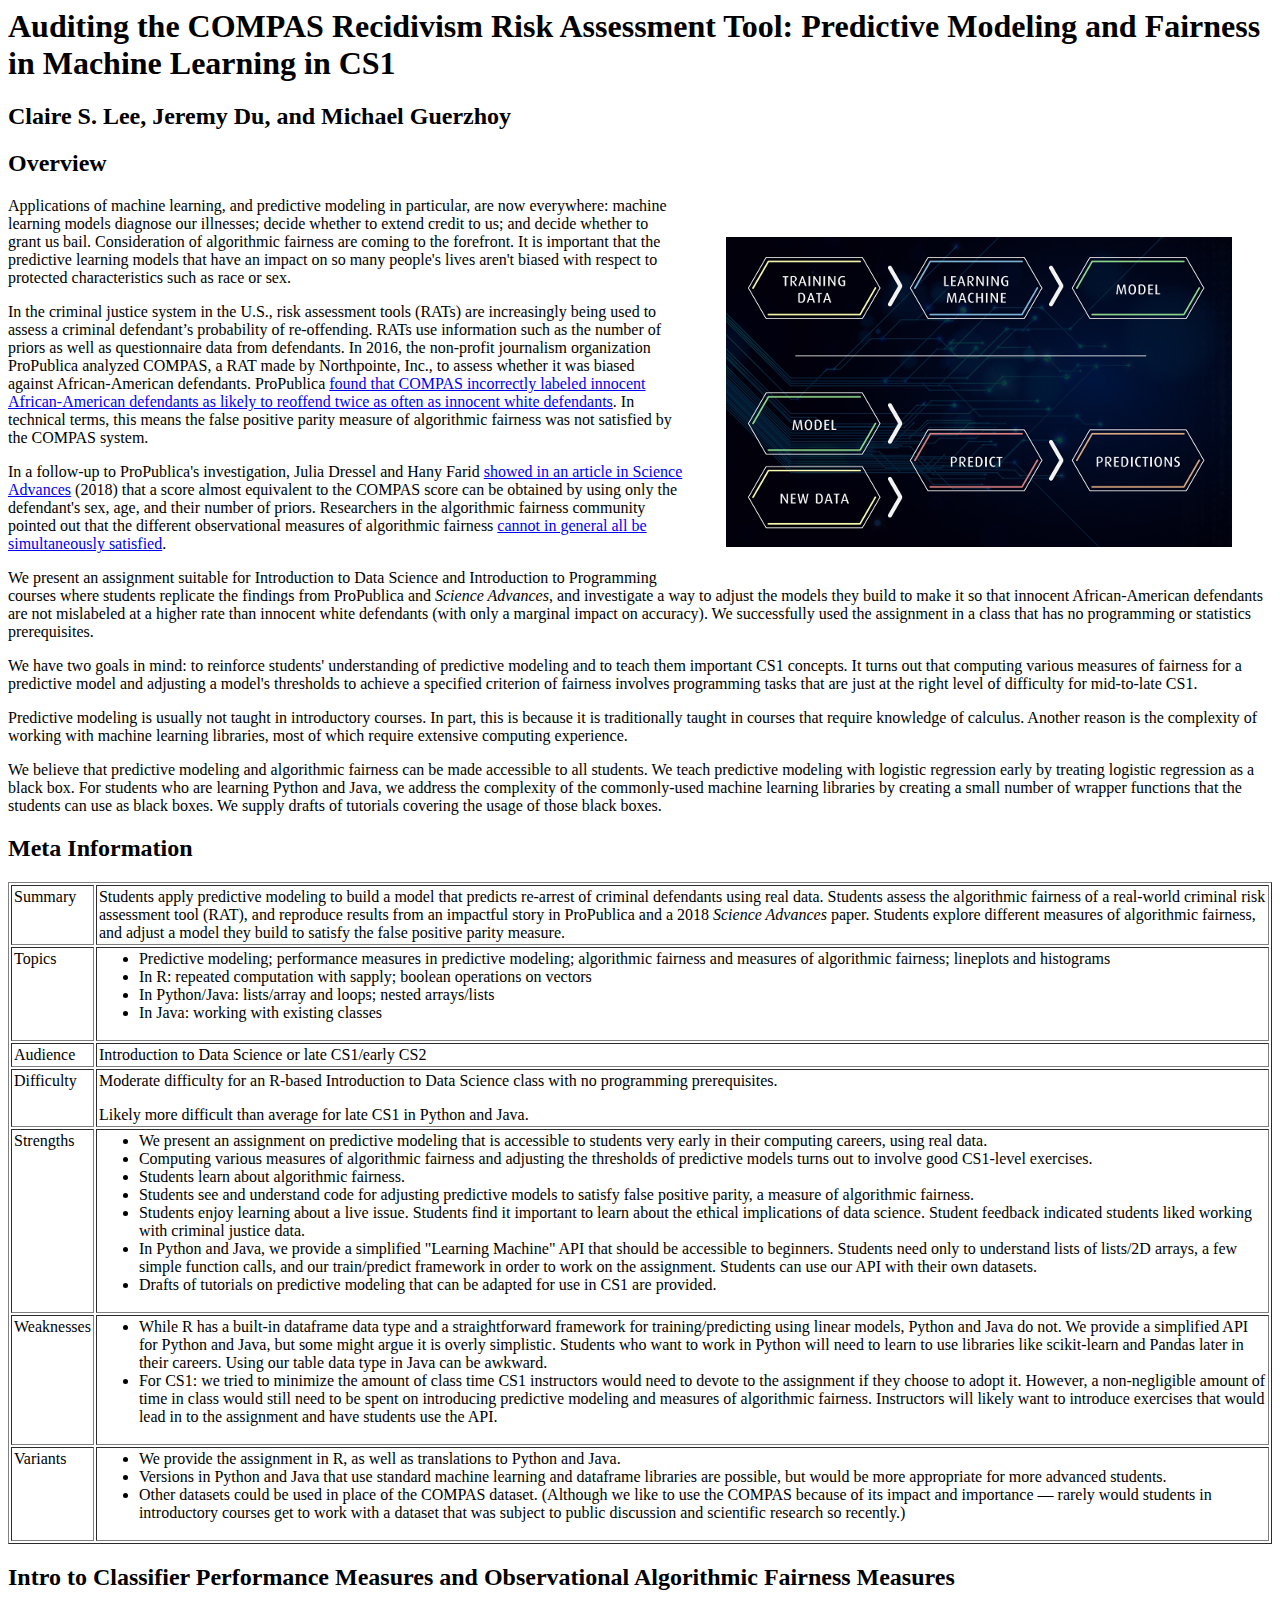
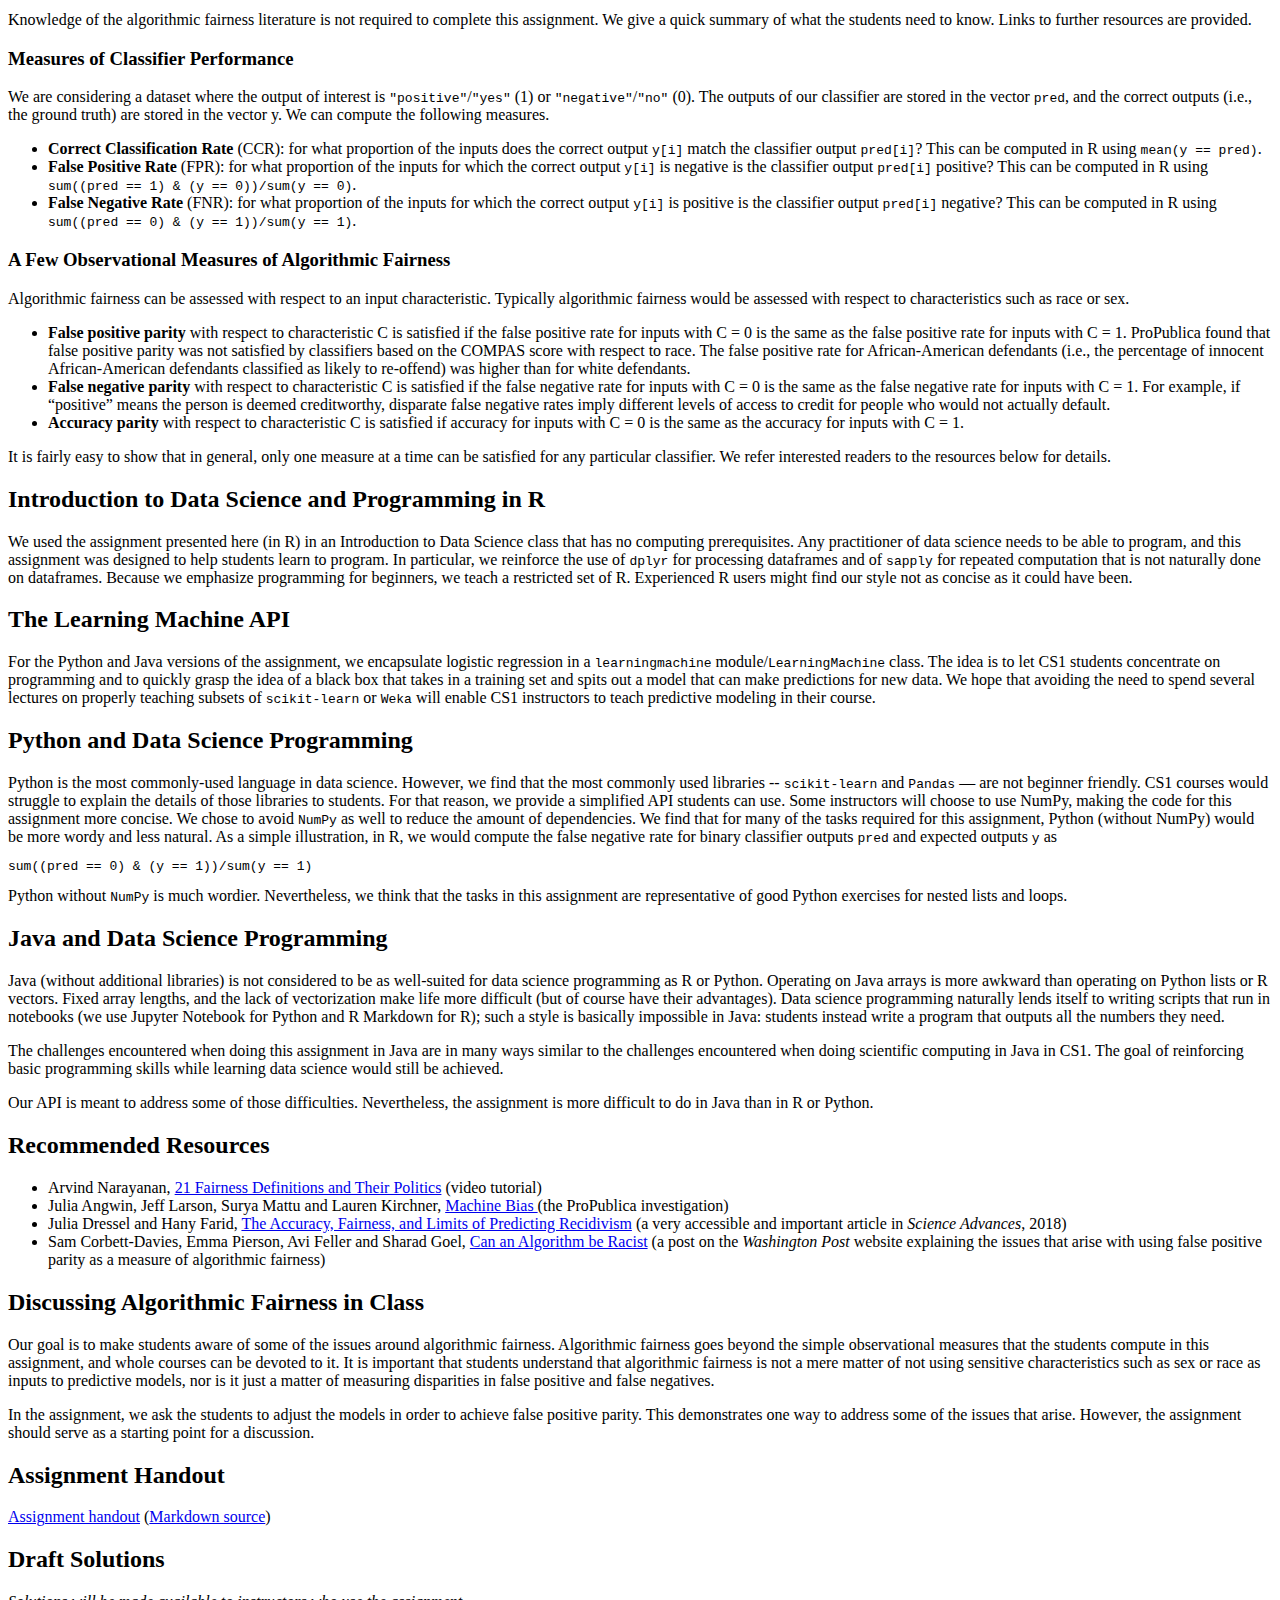
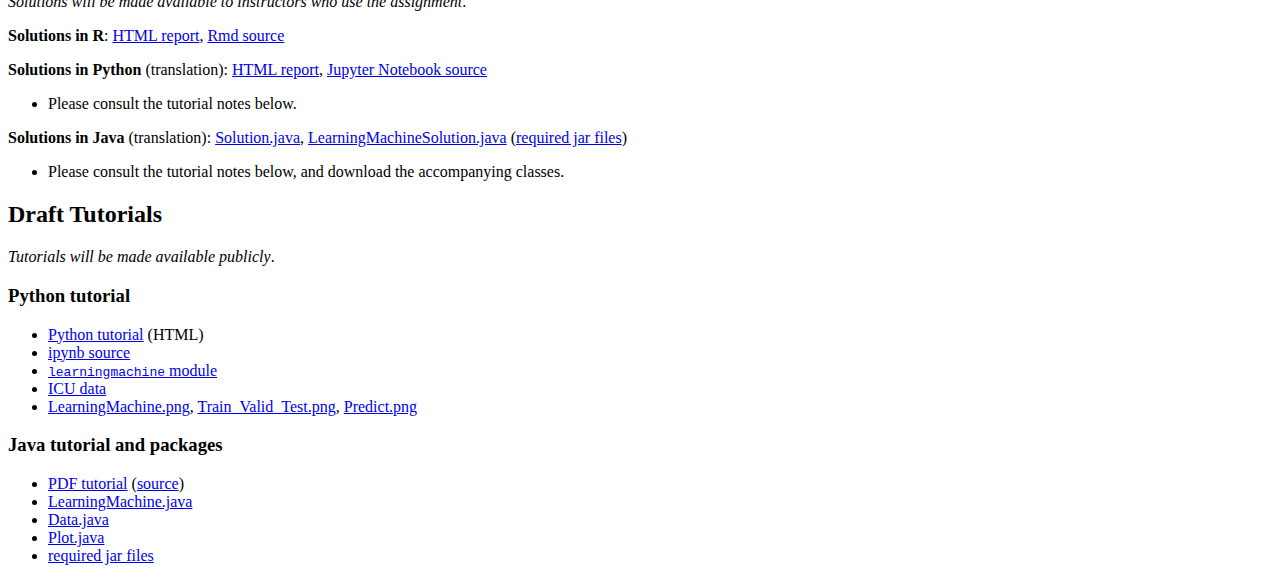
==== commit 63c037b9: "add names" ====
--- a/index.html
+++ b/index.html
@@ -15,7 +15,7 @@
 
 
 <h1>Auditing the COMPAS Recidivism Risk Assessment Tool: Predictive Modeling and Fairness in Machine Learning in CS1</h1>
-
+<h2>Claire S. Lee, Jeremy Du, and Michael Guerzhoy</h2>
 <h2>Overview</h2>
 <img src = "learningmachine_cool3.png" align = "right" height = "310px">
 <p>Applications of machine learning, and predictive modeling in particular, are now everywhere: machine learning models diagnose our illnesses; decide whether to extend credit to us; and decide whether to grant us bail. Consideration of algorithmic fairness are coming to the forefront. It is important that the predictive learning models that have an impact on so many people's lives aren't biased with respect to protected characteristics such as race or sex.
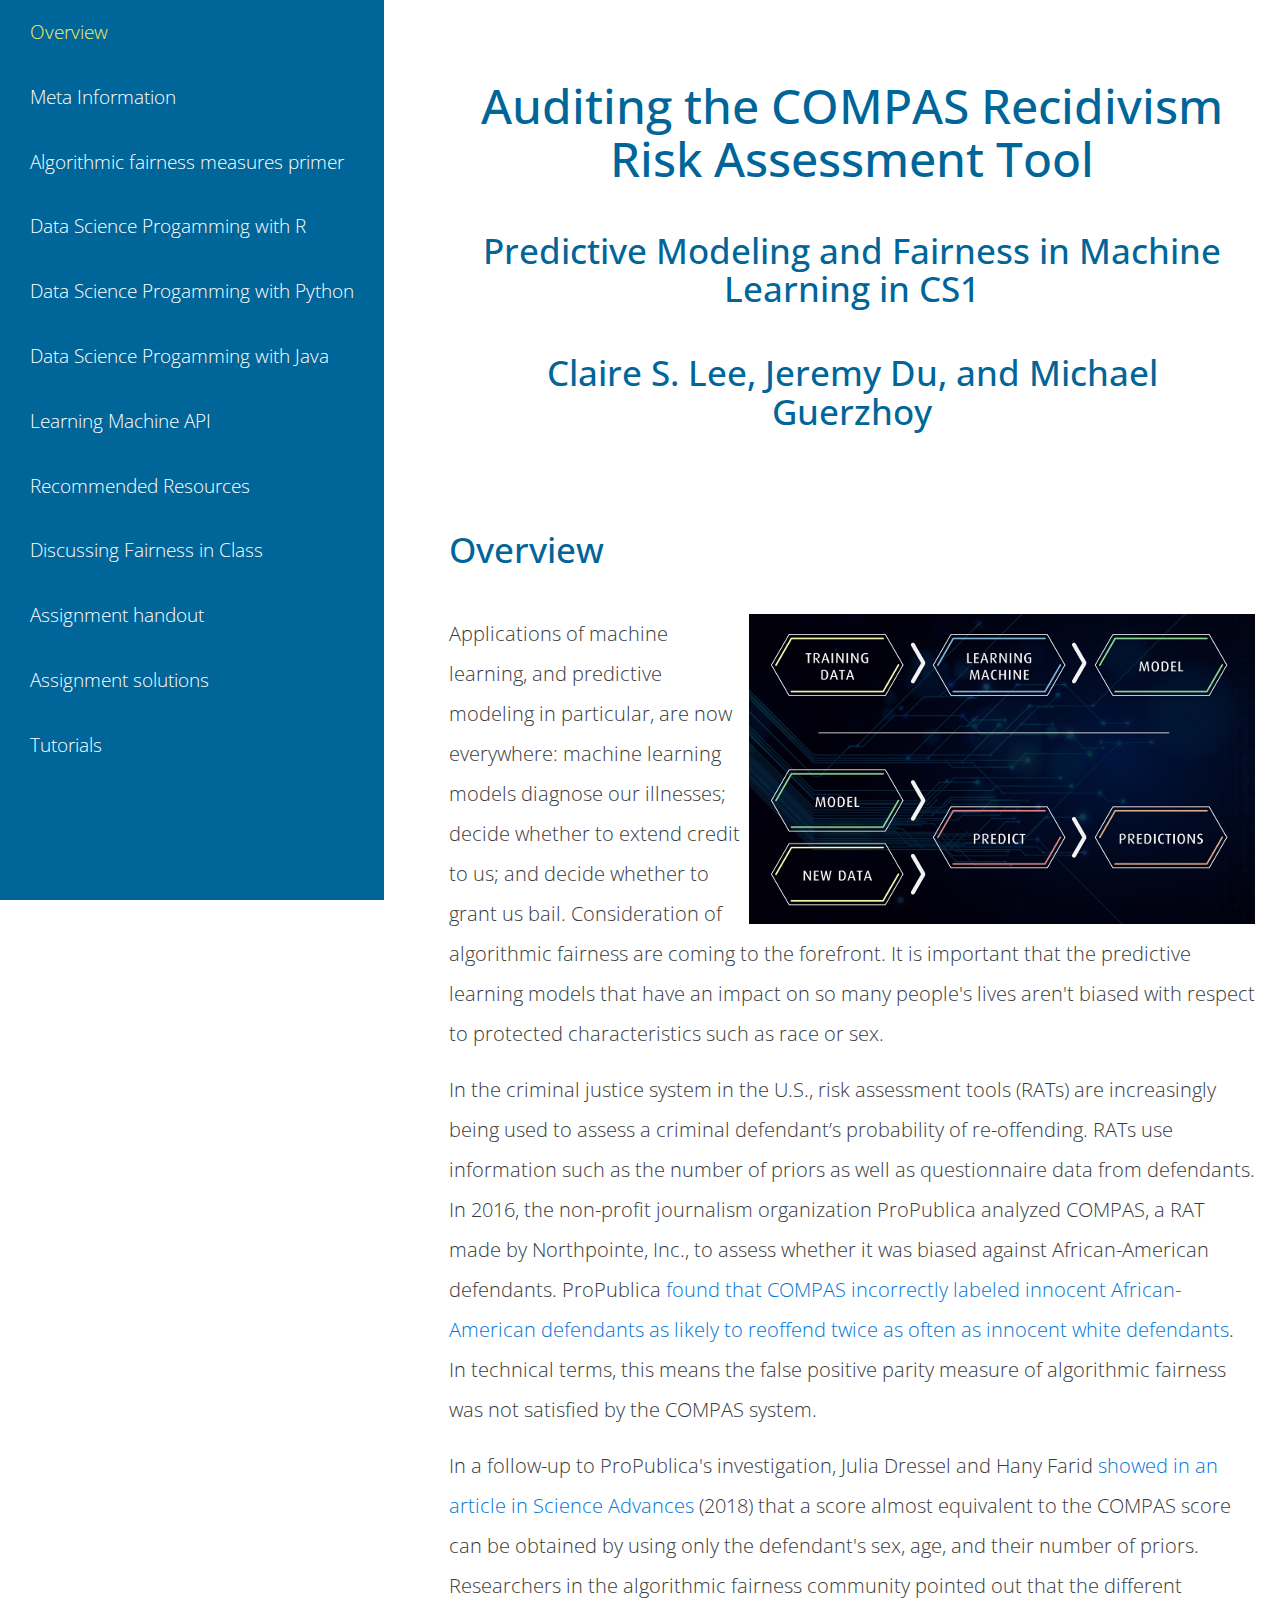
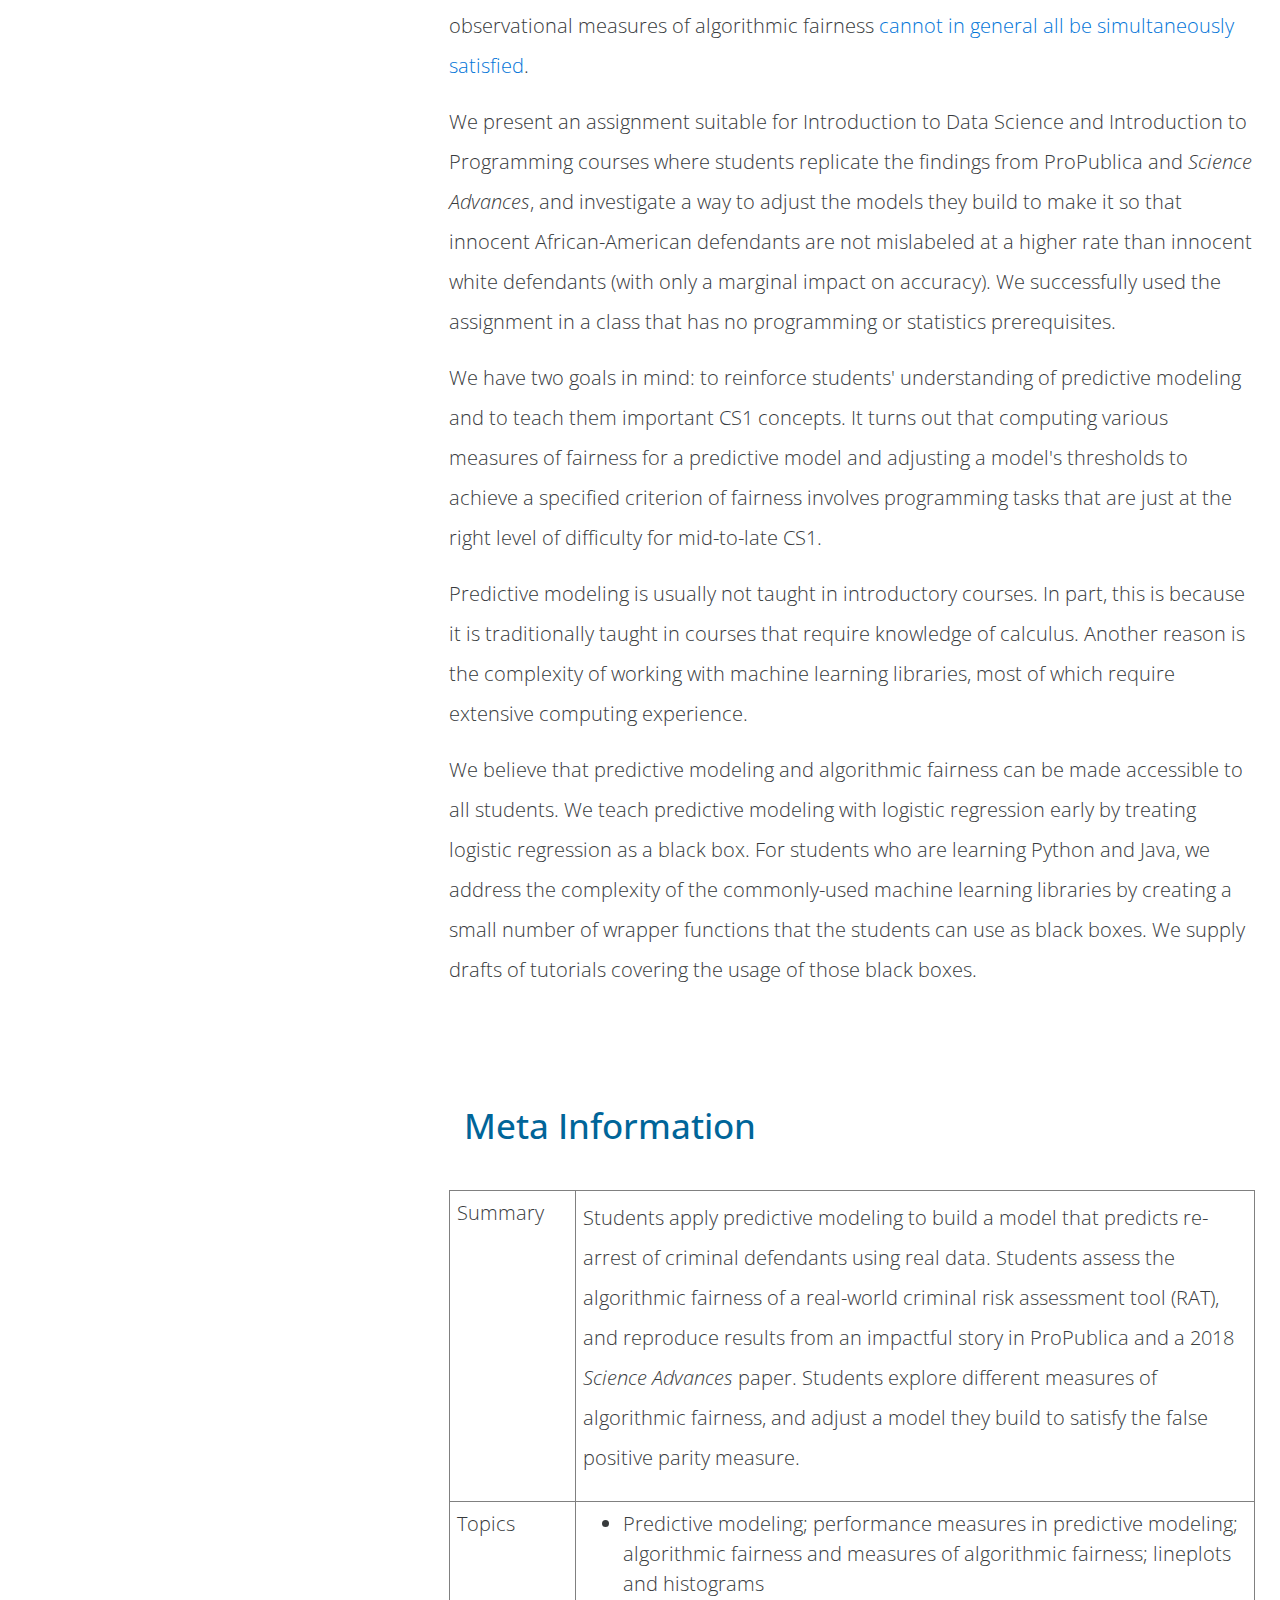
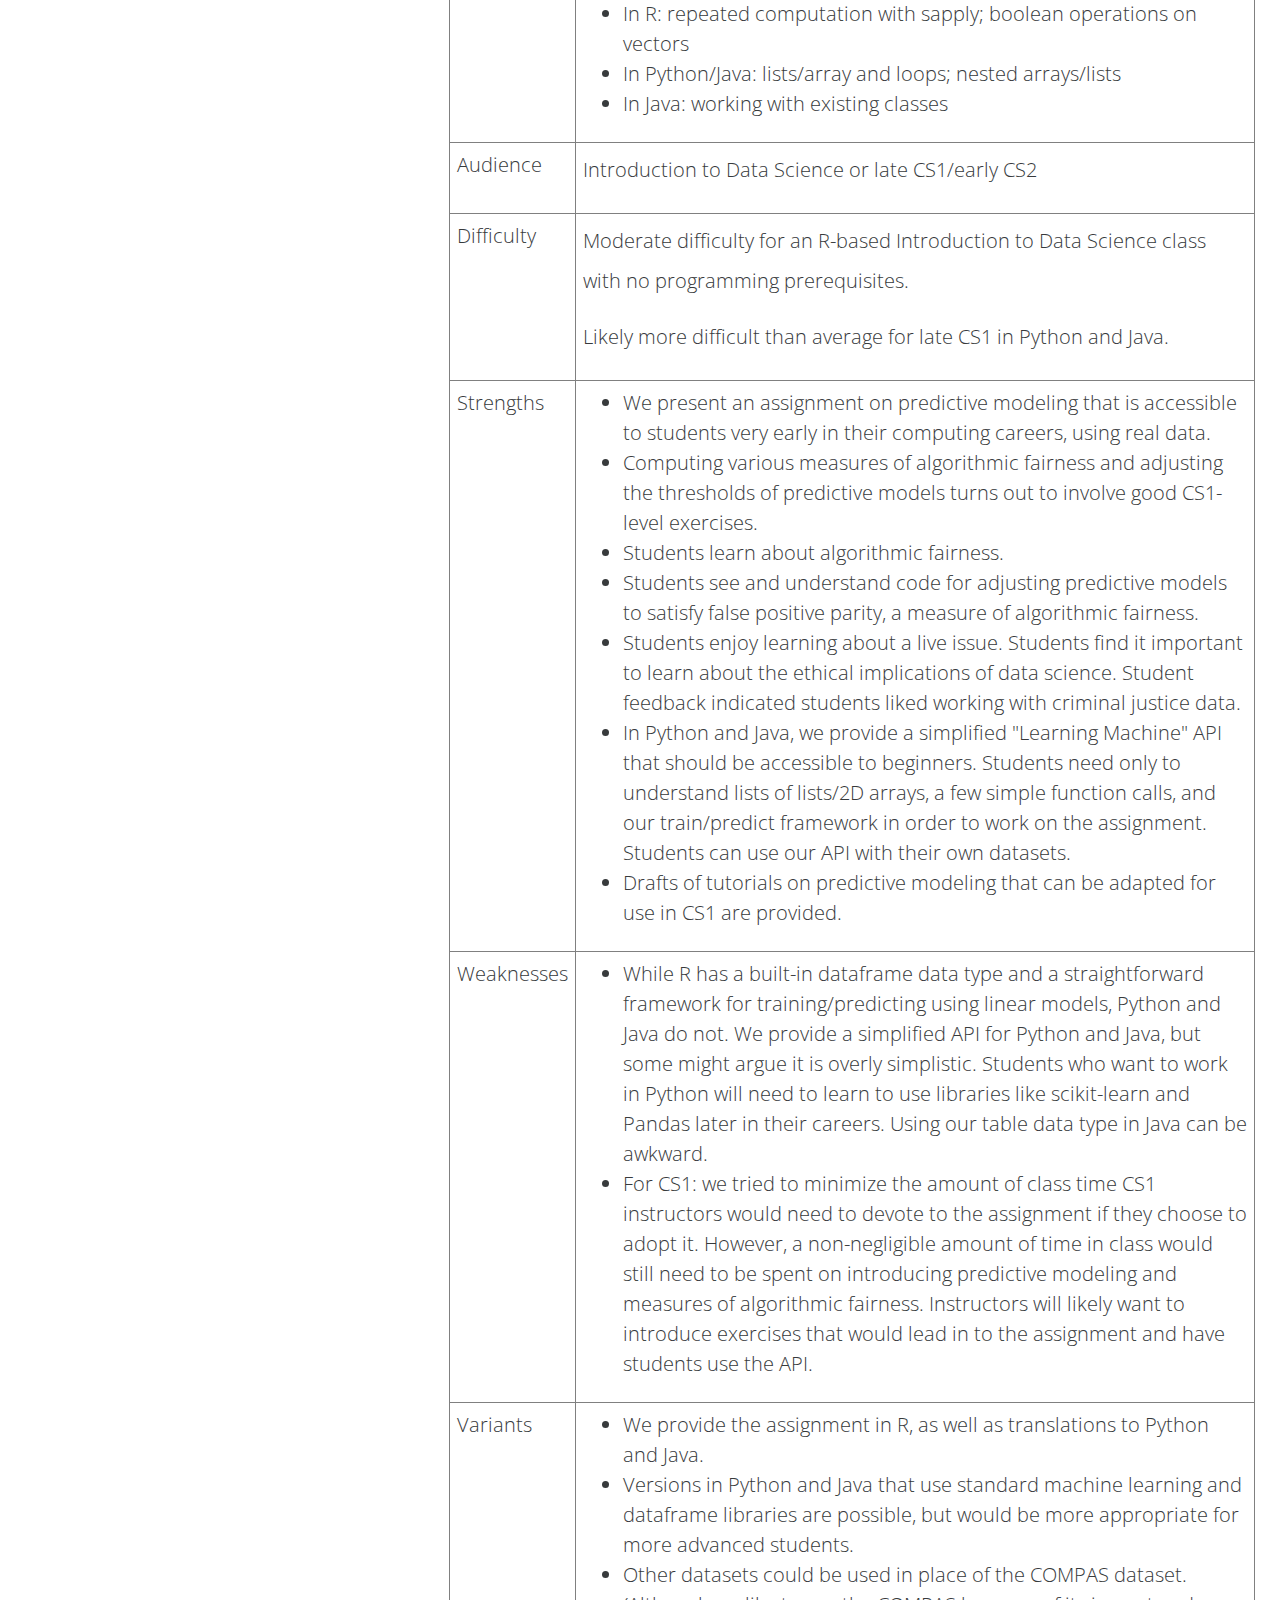
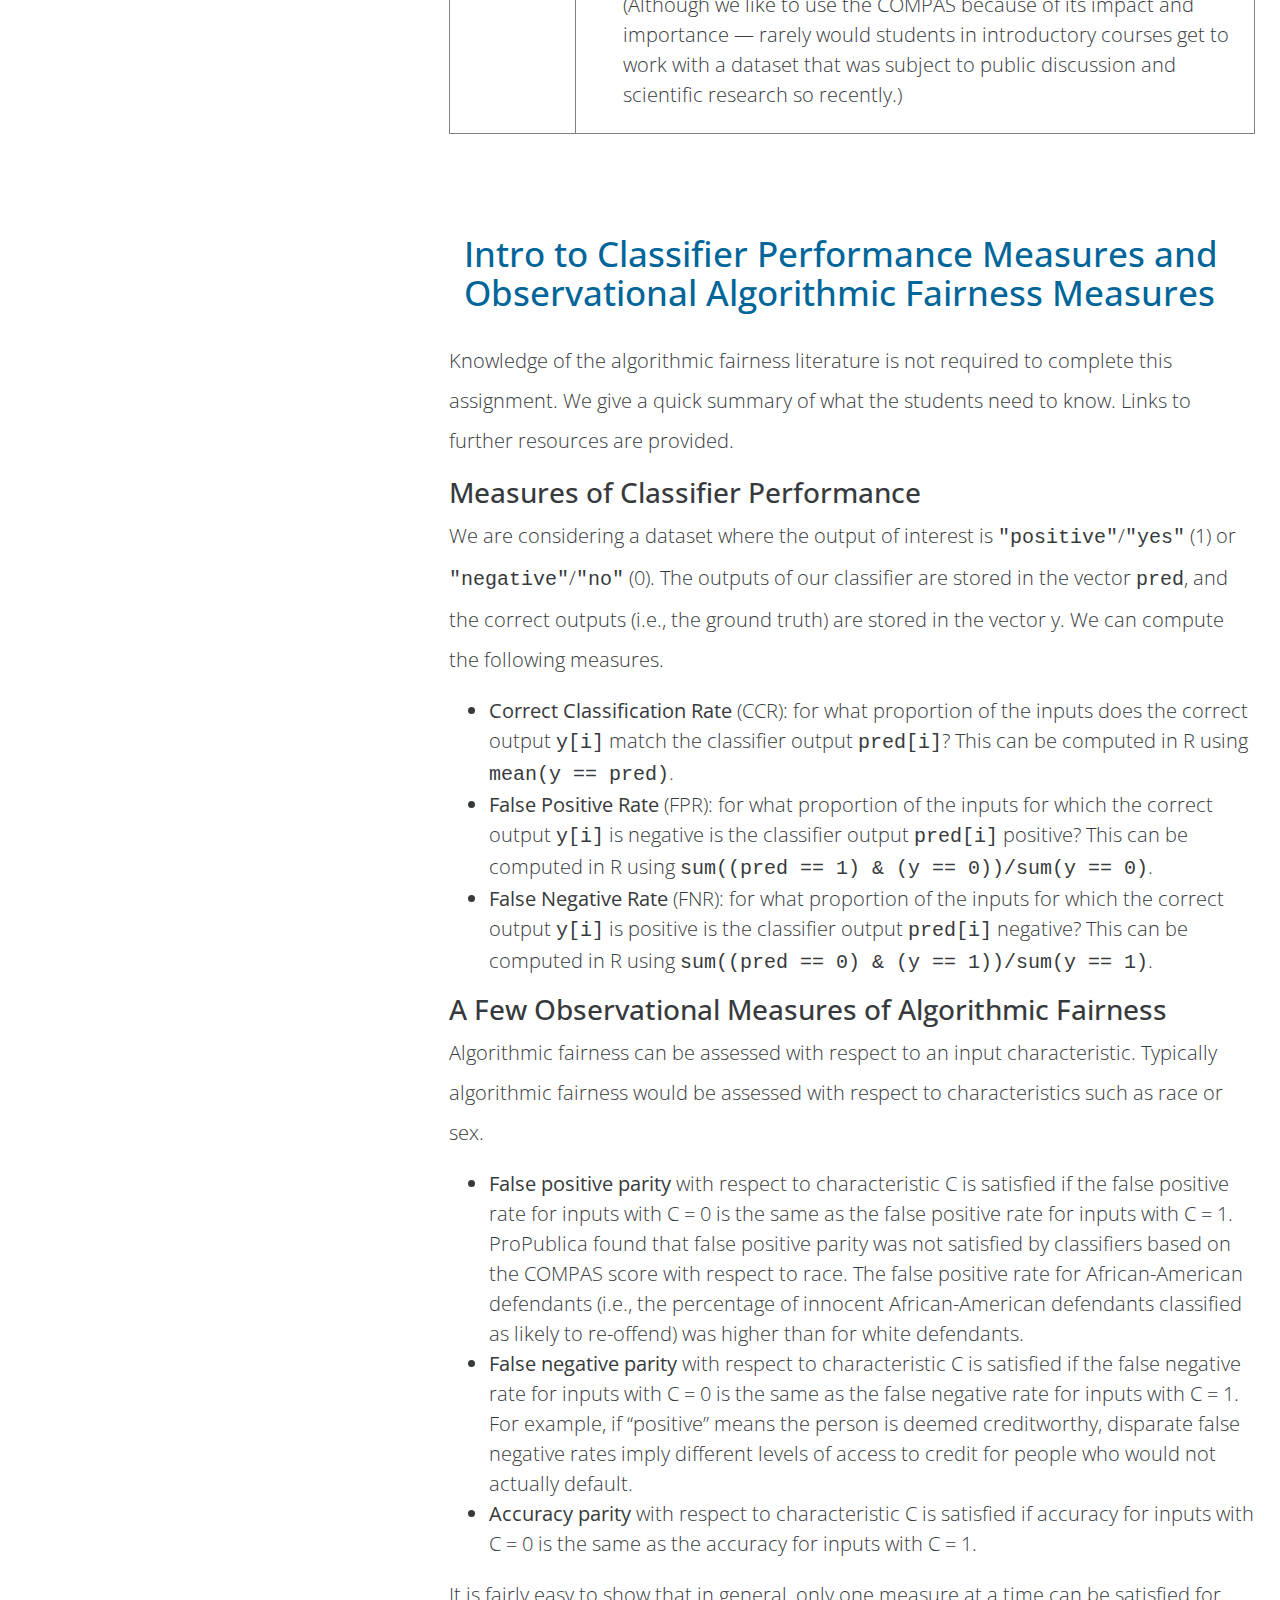
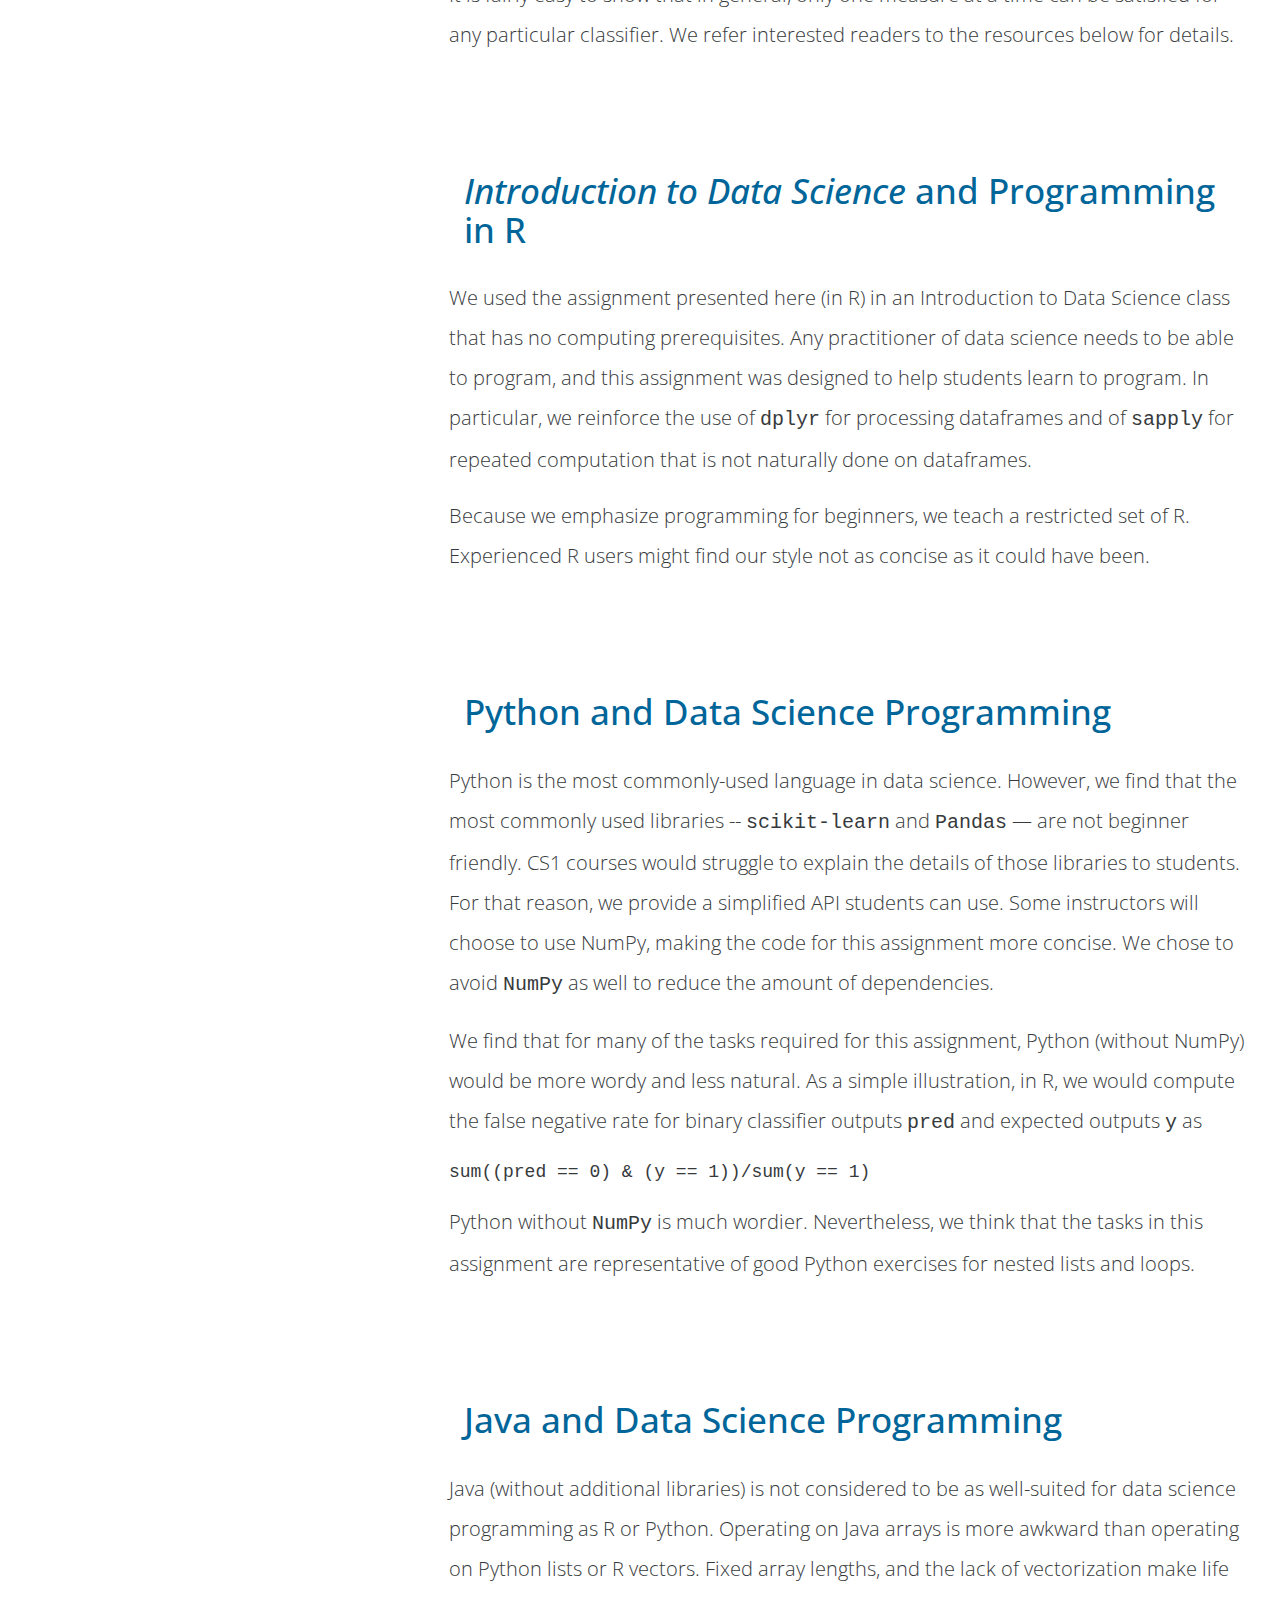
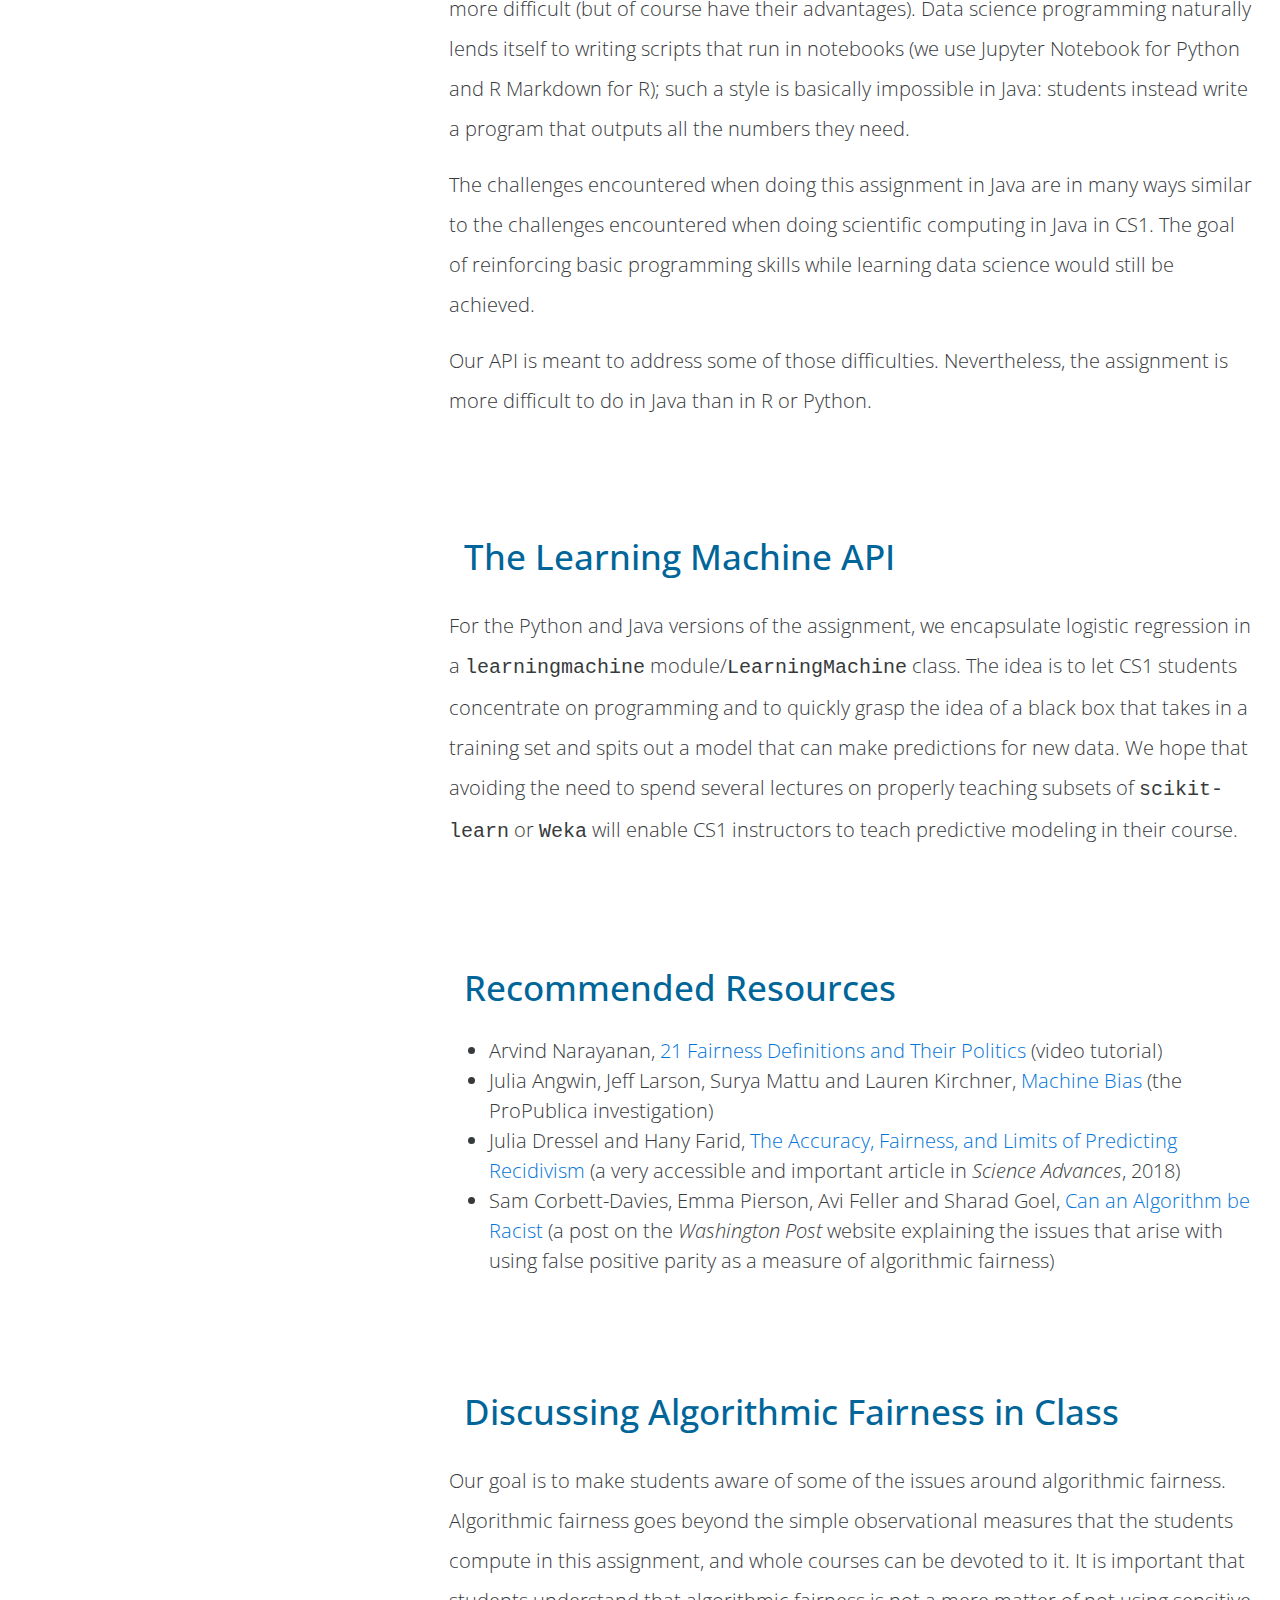
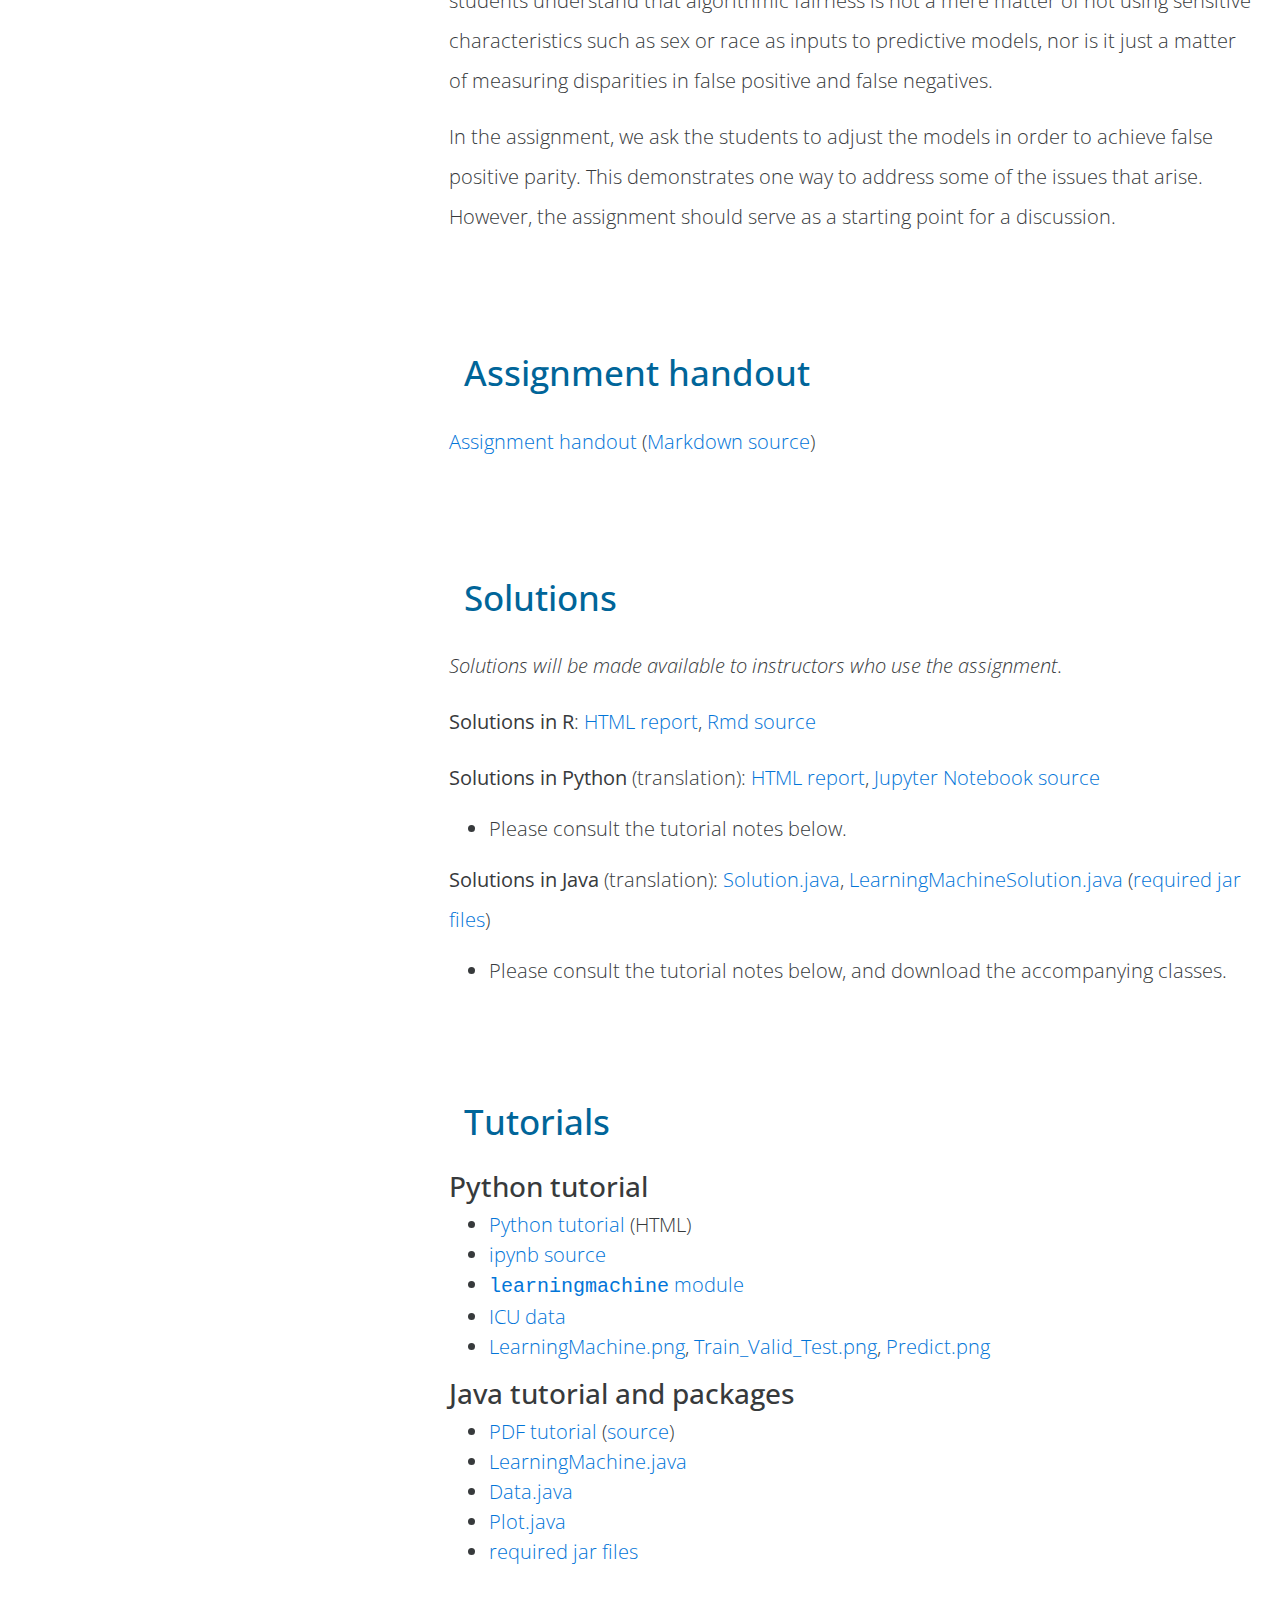
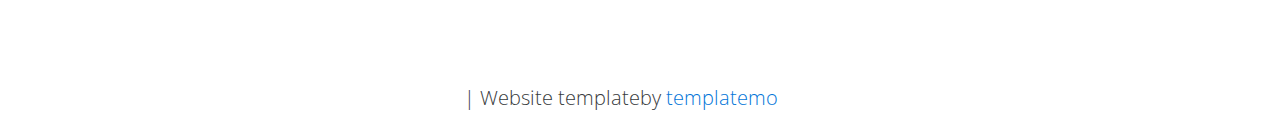
==== commit 7ebbfe22: "new design" ====
--- a/index.html
+++ b/index.html
@@ -1,234 +1,422 @@
-<style>
-body {
-  font-family: "Roboto";
-  img {
-    padding: 40px;
-  }
-}
-</style>
-
-<html><head>
-<meta http-equiv="Content-Type" content="text/html; charset=UTF-8" />
-<title>Auditing the COMPAS Recidivism Risk Assessment Tool: Predictive Modeling and Fairness in Machine Learning in CS1</title>
-</head>
-<body>
-
-
-<h1>Auditing the COMPAS Recidivism Risk Assessment Tool: Predictive Modeling and Fairness in Machine Learning in CS1</h1>
-<h2>Claire S. Lee, Jeremy Du, and Michael Guerzhoy</h2>
-<h2>Overview</h2>
-<img src = "learningmachine_cool3.png" align = "right" height = "310px">
-<p>Applications of machine learning, and predictive modeling in particular, are now everywhere: machine learning models diagnose our illnesses; decide whether to extend credit to us; and decide whether to grant us bail. Consideration of algorithmic fairness are coming to the forefront. It is important that the predictive learning models that have an impact on so many people's lives aren't biased with respect to protected characteristics such as race or sex.
-
-<p>In the criminal justice system in the U.S., risk assessment tools (RATs) are increasingly being used to assess a criminal defendant’s probability of re-offending. RATs use information such as the number of priors as well as questionnaire data from defendants.  In 2016, the non-profit journalism organization ProPublica analyzed COMPAS, a RAT made by Northpointe, Inc., to assess whether it was biased against African-American defendants. ProPublica <a href = "https://www.propublica.org/article/machine-bias-risk-assessments-in-criminal-sentencing">found that COMPAS incorrectly labeled innocent African-American defendants as likely to reoffend twice as often as innocent white defendants</a>. In technical terms, this means the false positive parity measure of algorithmic fairness was not satisfied by the COMPAS system.
-
-<p>In a follow-up to ProPublica's investigation, Julia Dressel and Hany Farid <a href = "https://advances.sciencemag.org/content/4/1/eaao5580.full">showed in an article in Science Advances</a> (2018) that a score almost equivalent to the COMPAS score can be obtained by using only the defendant's sex, age, and their number of priors. Researchers in the algorithmic fairness community pointed out that the different observational measures of algorithmic fairness <a href = "https://arxiv.org/pdf/1703.00056.pdf">cannot in general all be simultaneously satisfied</a>.
-
-<p>We present an assignment suitable for Introduction to Data Science and Introduction to Programming courses where students replicate the findings from ProPublica and <i>Science Advances</i>, and investigate a way to adjust the models they build to make it so that innocent African-American defendants are not mislabeled at a higher rate than innocent white defendants (with only a marginal impact on accuracy). We successfully used the assignment in a class that has no programming or statistics prerequisites.
-
-<p>We have two goals in mind: to reinforce students' understanding of predictive modeling and to teach them important CS1 concepts. It turns out that computing various measures of fairness for a predictive model and adjusting a model's thresholds to achieve a specified criterion of fairness involves programming tasks that are just at the right level of difficulty for mid-to-late CS1.   
-
-<p>Predictive modeling is usually not taught in introductory courses. In part, this is because it is traditionally taught in courses that require knowledge of calculus. Another reason is the complexity of working with machine learning libraries, most of which require extensive computing experience.
-
-<p>We believe that predictive modeling and algorithmic fairness can be made accessible to all students. We teach predictive modeling with logistic regression early by treating logistic regression as a black box. For students who are learning Python and Java, we address the complexity of the commonly-used machine learning libraries by creating a small number of wrapper functions that the students can use as black boxes. We supply drafts of tutorials covering the usage of those black boxes.
-
-
-<h2>Meta Information</h2>
-<table style="text-align: left; width: 100%;" border="1" cellpadding="2" cellspacing="2">
-  <tbody>
-    <tr>
-      <td style="vertical-align: top;">Summary</td>
-      <td style="vertical-align: top;"><p>
-Students apply predictive modeling to build a model that predicts re-arrest of criminal defendants using real data. Students assess the algorithmic fairness of a real-world criminal risk assessment tool (RAT), and reproduce results from an impactful story in ProPublica and a 2018 <i>Science Advances</i> paper. Students explore different measures of algorithmic fairness, and adjust a model they build to satisfy the false positive parity measure.
-      </p></td>
-    </tr>
-    <tr>
-      <td style="vertical-align: top;">Topics</td>
-      <td style="vertical-align: top;">
-      <ul> 
-	<li>Predictive modeling; performance measures in predictive modeling; algorithmic fairness and measures of algorithmic fairness; lineplots and histograms
-	<li>In R: repeated computation with <yy>sapply</tt>; boolean operations on vectors
-	<li>In Python/Java: lists/array and loops; nested arrays/lists
-	<li>In Java: working with existing classes
-      </ul>
-     </td>
-    </tr>
-    <tr>
-      <td style="vertical-align: top;">Audience</td>
-      <td style="vertical-align: top;"><p>
-	Introduction to Data Science or late CS1/early CS2
-      </p></td>
-    </tr>
-    <tr>
-      <td style="vertical-align: top;">Difficulty</td>
-      <td style="vertical-align: top;">
-<p>Moderate difficulty for an R-based Introduction to Data Science class with no programming prerequisites.
-
-<p>Likely more difficult than average for late CS1 in Python and Java.
-</td>
-    </tr>
-    <tr>
-      <td style="vertical-align: top;">Strengths</td>
-      <td style="vertical-align: top;">
-<ul>
-<li>We present an assignment on predictive modeling that is accessible to students very early in their computing careers, using real data.
-
-<li>Computing various measures of algorithmic fairness and adjusting the thresholds of predictive models turns out to involve good CS1-level exercises.
-
-<li>Students learn about algorithmic fairness. 
-
-<li>Students see and understand code for adjusting predictive models to satisfy false positive parity, a measure of algorithmic fairness.
-
-<li>Students enjoy learning about a live issue. Students find it important to learn about the ethical implications of data science. Student feedback indicated students liked working with criminal justice data.
-
-<li>In Python and Java, we provide a simplified "Learning Machine" API that should be accessible to beginners. Students need only to understand lists of lists/2D arrays, a few simple function calls, and our train/predict framework in order to work on the assignment. Students can use our API with their own datasets.
-<li>Drafts of tutorials on predictive modeling that can be adapted for use in CS1 are provided.
-</ul>
-      </td>
-    </tr>
-    <tr>
-      <td style="vertical-align: top;">Weaknesses</td>
-      <td style="vertical-align: top;"><ul>
-<li>While R has a built-in dataframe data type and a straightforward framework for training/predicting using linear models, Python and Java do not. We provide a simplified API for Python and Java, but some might argue it is overly simplistic. Students who want to work in Python will need to learn to use libraries like scikit-learn and Pandas later in their careers. Using our table data type in Java can be awkward.
-
-<li>For CS1: we tried to minimize the amount of class time CS1 instructors would need to devote to the assignment if they choose to adopt it. However, a non-negligible amount of time in class would still need to be spent on introducing predictive modeling and measures of algorithmic fairness. Instructors will likely want to introduce exercises that would lead in to the assignment and have students use the API.
-      </ul></td>
-    </tr>
-    <tr>
-      <td style="vertical-align: top;">Variants</td>
-      <td style="vertical-align: top;">
-<ul>
-<li>We provide the assignment in R, as well as translations to Python and Java.
-<li>Versions in Python and Java that use standard machine learning and dataframe libraries are possible, but would be more appropriate for more advanced students.
-<li>Other datasets could be used in place of the COMPAS dataset. (Although we like to use the COMPAS because of its impact and importance &mdash; rarely would students in introductory courses get to work with a dataset that was subject to public discussion and scientific research so recently.)
-</ul>
-      </td>
-    </tr>
-  </tbody>
-</table>
-
-<h2>Intro to Classifier Performance Measures and Observational Algorithmic Fairness Measures</h2>
-<p>Knowledge of the algorithmic fairness literature is not required to complete this assignment. We give a quick summary of what the students need to know. Links to further resources are provided.
-
-<h3>Measures of Classifier Performance</h3>
-<p>We are considering a dataset where the output of interest is <tt>"positive"</tt>/<tt>"yes"</tt> (1) or <tt>"negative"</tt>/<tt>"no"</tt> (0). The outputs of our classifier are stored in the vector <tt>pred</tt>, and the correct outputs (i.e., the ground truth) are stored in the vector </tt>y</tt>. We can compute the following measures.
-
-<ul>
-<li><b>Correct Classification Rate</b> (CCR): for what proportion of the inputs does the correct output <tt>y[i]</tt> match the classifier output <tt>pred[i]</tt>? This can be computed in R using <tt>mean(y == pred)</tt>.
-
-<li><b>False Positive Rate</b> (FPR): for what proportion of the inputs for which the correct output <tt>y[i]</tt> is negative is the classifier output <tt>pred[i]</tt> positive? This can be computed in R using <tt>sum((pred == 1) & (y == 0))/sum(y == 0)</tt>.
-
-<li><b>False Negative Rate</b> (FNR): for what proportion of the inputs for which the correct output <tt>y[i]</tt> is positive is the classifier output <tt>pred[i]</tt> negative? This can be computed in R using <tt>sum((pred == 0) & (y == 1))/sum(y == 1)</tt>.
-</ul>
-<h3>A Few Observational Measures of Algorithmic Fairness</h3>
-<p>Algorithmic fairness can be assessed with respect to an input characteristic. Typically algorithmic fairness would be assessed with respect to characteristics such as race or sex. 
-
-<ul>
-<li><b>False positive parity</b> with respect to characteristic C is satisfied if the false positive rate for inputs with C = 0 is the same as the false positive rate for inputs with C = 1. ProPublica found that false positive parity was not satisfied by classifiers based on the COMPAS score with respect to race. The false positive rate for African-American defendants (i.e., the percentage of innocent African-American defendants classified as likely to re-offend) was higher than for white defendants.
-
-
-<li><b>False negative parity</b> with respect to characteristic C is satisfied if the false negative rate for inputs with C = 0 is the same as the false negative rate for inputs with C = 1. For example, if “positive” means the person is deemed creditworthy, disparate false negative rates imply different levels of access to credit for people who would not actually default.
-
-<li><b>Accuracy parity</b> with respect to characteristic C is satisfied if accuracy for inputs with C = 0 is the same as the accuracy for inputs with C = 1. 
-</ul>
-
-<p>It is fairly easy to show that in general, only one measure at a time can be satisfied for any particular classifier. We refer interested readers to the resources below for details.
-
-
-
-
-
-
-<h2>Introduction to Data Science and Programming in R</h2>
-We used the assignment presented here (in R) in an Introduction to Data Science class that has no computing prerequisites. Any practitioner of data science needs to be able to program, and this assignment was designed to help students learn to program. In particular, we reinforce the use of <tt>dplyr</tt>  for processing dataframes and of <tt>sapply</tt> for repeated computation that is not naturally done on dataframes.
-
-Because we emphasize programming for beginners, we teach a restricted set of R. Experienced R users might find our style not as concise as it could have been. 
-
-
-<h2>The Learning Machine API</h2>
-<p>For the Python and Java versions of the assignment, we encapsulate logistic regression in a <tt>learningmachine</tt> module/<tt>LearningMachine</tt> class. The idea is to let CS1 students concentrate on programming and to quickly grasp the idea of a black box that takes in a training set and spits out a model that can make predictions for new data. We hope that avoiding the need to spend several lectures on properly teaching subsets of <tt>scikit-learn</tt> or <tt>Weka</tt> will enable CS1 instructors to teach predictive modeling in their course.
-
-<h2>Python and Data Science Programming</h2>
-Python is the most commonly-used language in data science. However, we find that the most commonly used libraries -- <tt>scikit-learn</tt> and <tt>Pandas</tt> &mdash; are not beginner friendly. CS1 courses would struggle to explain the details of those libraries to students. For that reason, we provide a simplified API students can use. Some instructors will choose to use NumPy, making the code for this assignment more concise. We chose to avoid <tt>NumPy</tt> as well to reduce the amount of dependencies.
-
-We find that for many of the tasks required for this assignment, Python (without NumPy) would be more wordy and less natural. As a simple illustration, in R, we would compute the false negative rate for binary classifier outputs <tt>pred</tt> and expected outputs <tt>y</tt> as
-
-<pre>sum((pred == 0) & (y == 1))/sum(y == 1)</pre>
-
-Python without <tt>NumPy</tt> is much wordier. Nevertheless, we think that the tasks in this assignment are representative of good Python exercises for nested lists and loops.
-
-
-<h2>Java and Data Science Programming</h2>
-
-
-<p>Java (without additional libraries) is not considered to be as well-suited for data science programming as R or Python. Operating on Java arrays is more awkward than operating on Python lists or R vectors. Fixed array lengths, and the lack of vectorization make life more difficult (but of course have their advantages). Data science programming naturally lends itself to writing scripts that run in notebooks (we use Jupyter Notebook for Python and R Markdown for R); such a style is basically impossible in Java: students instead write a program that outputs all the numbers they need.
-
-<p>The challenges encountered when doing this assignment in Java are in many ways similar to the challenges encountered when doing scientific computing in Java in CS1. The goal of reinforcing basic programming skills while learning data science would still be achieved.
-
-<p>Our API is meant to address some of those difficulties. Nevertheless, the assignment is more difficult to do in Java than in R or Python.
-
-
-
-
-<h2>Recommended Resources</h2>
-<ul>
-<li>Arvind Narayanan, <a href = "https://www.youtube.com/watch?v=jIXIuYdnyyk">21 Fairness Definitions and Their Politics</a> (video tutorial)
-<li>Julia Angwin, Jeff Larson, Surya Mattu and Lauren Kirchner, <a href = "https://www.propublica.org/article/machine-bias-risk-assessments-in-criminal-sentencing">Machine Bias
-</a> (the ProPublica investigation)
-<li>Julia Dressel and Hany Farid, <a href = "https://advances.sciencemag.org/content/4/1/eaao5580.full">The Accuracy, Fairness, and Limits of Predicting Recidivism</a> (a very accessible and important article in <i>Science Advances</i>, 2018)
-<li>Sam Corbett-Davies, Emma Pierson, Avi Feller and Sharad Goel, <a href = "https://www.washingtonpost.com/news/monkey-cage/wp/2016/10/17/can-an-algorithm-be-racist-our-analysis-is-more-cautious-than-propublicas/">Can an Algorithm be Racist</a> (a post on the <i>Washington Post</i> website explaining the issues that arise with using false positive parity as a measure of algorithmic fairness)
-</ul>
-
-<h2>Discussing Algorithmic Fairness in Class</h2>
-<p>Our goal is to make students aware of some of the issues around algorithmic fairness. Algorithmic fairness goes beyond the simple observational measures that the students compute in this assignment, and whole courses can be devoted to it. It is important that students understand that algorithmic fairness is not a mere matter of not using sensitive characteristics such as sex or race as inputs to predictive models, nor is it just a matter of measuring disparities in false positive and false negatives. 
-
-<p>In the assignment, we ask the students to adjust the models in order to achieve false positive parity. This demonstrates one way to address some of the issues that arise. However, the assignment should serve as a starting point for a discussion.
-
-
-<h2>Assignment Handout</h2>
-<p><a href = "handout/index.html">Assignment handout</a> (<a href = "handout/index.Rmd">Markdown source</a>)
-
-
-
-<h2>Draft Solutions</h2>
-<p><i>Solutions will be made available to instructors who use the assignment</i>.
-
-<p><b>Solutions in R</b>: <a href = "r_soln/index.html">HTML report</a>, <a href = "r_soln/index.Rmd">Rmd source</a>
-
-<p><b>Solutions in Python</b> (translation): <a href = "py_soln/COMPAS_PythonSolutions.html">HTML report</a>, <a href = "py_soln/COMPAS_PythonSolutions.ipynb">Jupyter Notebook source</a>
-<ul>
-	<li>Please consult the tutorial notes below.
-</ul>
-
-
-<p><b>Solutions in Java</b> (translation): <a href = "java_soln/Solution.java">Solution.java</a>, <a href = "java_soln/LearningMachineSolution.java">LearningMachineSolution.java</a> (<a href = "java_packages.zip">required jar files</a>)
-<ul>
-	<li>Please consult the tutorial notes below, and download the accompanying classes.
-</ul>
-
-<h2>Draft Tutorials</h2>
-<p><i>Tutorials will be made available publicly</i>.
-
-<h3>Python tutorial</h3>
-<ul>
-	<li><a href = "py_tutorial/PredictiveModelingTutorial.html">Python tutorial</a> (HTML)
-	<li><a href = "py_tutorial/PredictiveModelingTutorial.ipynb">ipynb source</a>
-	<li><a href = "py_tutorial/learningmachine.py"><tt>learningmachine</tt> module</a>
-	<li><a href = "py_tutorial/ICU_data.csv">ICU data</a>
-	<li><a href = "py_tutorial/LearningMachine.png">LearningMachine.png</a>, <a href = "py_tutorial/Train_Valid_Test.png">Train_Valid_Test.png</a>, <a href = "py_tutorial/Predict.png">Predict.png</a>
-</ul>
-
-<h3>Java tutorial and packages</h3>
-<ul>
-	<li><a href = "java_files/java_tutorial/ICU Tutorial Java.pdf">PDF tutorial</a> (<a href = "java_files/java_tutorial/java_tutorial.zip">source</a>)
-	<li><a href = "java_files/LearningMachine.java">LearningMachine.java</a>
-	<li><a href = "java_files/Data.java">Data.java</a>
-	<li><a href = "java_files/Plot.java">Plot.java</a>
-	<li><a href = "java_files/packages.zip">required jar files</a>
-	
-</ul>
-
-
-
-</body>
-</html>
+<!DOCTYPE html>
+<html>
+<head>
+    <meta charset="utf-8">
+    <meta http-equiv="X-UA-Compatible" content="IE=edge">
+    <meta name="viewport" content="width=device-width, initial-scale=1">
+
+    <title>Auditing the COMPAS Recidivism Risk Assessment Tool</title>
+<!--
+Neaty HTML Template
+http://www.templatemo.com/tm-501-neaty
+-->
+    <!-- load stylesheets -->
+    <link rel="stylesheet" href="https://fonts.googleapis.com/css?family=Open+Sans:300,400">  <!-- Google web font "Open Sans" -->
+    <link rel="stylesheet" href="css/bootstrap.min.css">                                      <!-- Bootstrap style -->
+    <link rel="stylesheet" href="css/magnific-popup.css">                                <!-- Magnific pop up style, http://dimsemenov.com/plugins/magnific-popup/ -->
+    <link rel="stylesheet" href="css/templatemo-style.css">                                   <!-- Templatemo style -->
+
+    <!-- HTML5 shim and Respond.js for IE8 support of HTML5 elements and media queries -->
+    <!-- WARNING: Respond.js doesn't work if you view the page via file:// -->
+        <!--[if lt IE 9]>
+          <script src="https://oss.maxcdn.com/html5shiv/3.7.2/html5shiv.min.js"></script>
+          <script src="https://oss.maxcdn.com/respond/1.4.2/respond.min.js"></script>
+          <![endif]-->
+</head>
+    <body>        
+        <div class="container">
+            <div class="row">
+                <div class="tm-left-right-container">
+                    <!-- Left column: logo and menu -->
+                    <div class="tm-blue-bg tm-left-column">                        
+                        <nav class="tm-main-nav">
+                            <ul class="tm-main-nav-ul">
+                                <li class="tm-nav-item">
+                                    <a href="#Overview" class="tm-nav-item-link">Overview</a>
+                                </li>
+                                <li class="tm-nav-item">
+                                    <a href="#Meta" class="tm-nav-item-link">Meta Information</a>
+                                </li>
+                                <li class="tm-nav-item">
+                                    <a href="#IntroFair" class="tm-nav-item-link">Algorithmic fairness measures primer</a>
+                                </li>
+                                <li class="tm-nav-item">
+                                    <a href="#ProgramR" class="tm-nav-item-link">Data Science Progamming with R</a>
+                                </li>
+                                <li class="tm-nav-item">
+                                    <a href="#PythonDS" class="tm-nav-item-link">Data Science Progamming with Python</a>
+                                </li>
+                                <li class="tm-nav-item">
+                                    <a href="#JavaDS" class="tm-nav-item-link">Data Science Progamming with Java</a>
+                                </li>
+                                <li class="tm-nav-item">
+                                    <a href="#LearningMachine" class="tm-nav-item-link">Learning Machine API</a>
+                                </li>
+                                <li class="tm-nav-item">
+                                    <a href="#Resources" class="tm-nav-item-link">Recommended Resources</a>
+                                </li>
+                                <li class="tm-nav-item">
+                                    <a href="#Discussion" class="tm-nav-item-link">Discussing Fairness in Class</a>
+                                </li>
+                                <li class="tm-nav-item">
+                                    <a href="#Handout" class="tm-nav-item-link">Assignment handout</a>
+                                </li>
+                                <li class="tm-nav-item">
+                                    <a href="#Solutions" class="tm-nav-item-link">Assignment solutions</a>
+                                </li>
+                                <li class="tm-nav-item">
+                                    <a href="#Tutorials" class="tm-nav-item-link">Tutorials</a>
+                                </li>
+                            </ul>
+                        </nav>                                         
+                    </div> <!-- Left column: logo and menu -->
+                    
+                    <!-- Right column: content -->
+                    <div class="tm-right-column">
+
+
+                        <div class="tm-content-div">
+                            <!-- Welcome section -->
+                            <section id="welcome" class="tm-section">
+                                <header>
+                                    <center><h2 class="tm-blue-text tm-welcome-title tm-margin-b-45">Auditing the COMPAS Recidivism Risk Assessment Tool</h2></center>
+                                     <center><h3 class="tm-blue-text tm-section-title tm-margin-b-45">Predictive Modeling and Fairness in Machine Learning in CS1</h3></center>
+                                     <center><h3 class="tm-blue-text tm-section-title tm-margin-b-45">Claire S. Lee, Jeremy Du, and Michael Guerzhoy</h3></center>
+
+                                </header>
+                                <p></p>
+                            </section>
+                            <!-- About section -->
+                            <section id="Overview" class="tm-section">
+                                <div class="row">                                                                
+
+                                        <header>
+                                            <h2 class="tm-blue-text tm-section-title tm-margin-b-45">Overview</h2>
+                                        </header>
+<img src = "img/learningmachine_cool3.png" align = "right" height = "310px">
+<p>Applications of machine learning, and predictive modeling in particular, are now everywhere: machine learning models diagnose our illnesses; decide whether to extend credit to us; and decide whether to grant us bail. Consideration of algorithmic fairness are coming to the forefront. It is important that the predictive learning models that have an impact on so many people's lives aren't biased with respect to protected characteristics such as race or sex.
+
+<p>In the criminal justice system in the U.S., risk assessment tools (RATs) are increasingly being used to assess a criminal defendant’s probability of re-offending. RATs use information such as the number of priors as well as questionnaire data from defendants.  In 2016, the non-profit journalism organization ProPublica analyzed COMPAS, a RAT made by Northpointe, Inc., to assess whether it was biased against African-American defendants. ProPublica <a href = "https://www.propublica.org/article/machine-bias-risk-assessments-in-criminal-sentencing">found that COMPAS incorrectly labeled innocent African-American defendants as likely to reoffend twice as often as innocent white defendants</a>. In technical terms, this means the false positive parity measure of algorithmic fairness was not satisfied by the COMPAS system.
+
+<p>In a follow-up to ProPublica's investigation, Julia Dressel and Hany Farid <a href = "https://advances.sciencemag.org/content/4/1/eaao5580.full">showed in an article in Science Advances</a> (2018) that a score almost equivalent to the COMPAS score can be obtained by using only the defendant's sex, age, and their number of priors. Researchers in the algorithmic fairness community pointed out that the different observational measures of algorithmic fairness <a href = "https://arxiv.org/pdf/1703.00056.pdf">cannot in general all be simultaneously satisfied</a>.
+
+<p>We present an assignment suitable for Introduction to Data Science and Introduction to Programming courses where students replicate the findings from ProPublica and <i>Science Advances</i>, and investigate a way to adjust the models they build to make it so that innocent African-American defendants are not mislabeled at a higher rate than innocent white defendants (with only a marginal impact on accuracy). We successfully used the assignment in a class that has no programming or statistics prerequisites.
+
+<p>We have two goals in mind: to reinforce students' understanding of predictive modeling and to teach them important CS1 concepts. It turns out that computing various measures of fairness for a predictive model and adjusting a model's thresholds to achieve a specified criterion of fairness involves programming tasks that are just at the right level of difficulty for mid-to-late CS1.   
+
+<p>Predictive modeling is usually not taught in introductory courses. In part, this is because it is traditionally taught in courses that require knowledge of calculus. Another reason is the complexity of working with machine learning libraries, most of which require extensive computing experience.
+
+<p>We believe that predictive modeling and algorithmic fairness can be made accessible to all students. We teach predictive modeling with logistic regression early by treating logistic regression as a black box. For students who are learning Python and Java, we address the complexity of the commonly-used machine learning libraries by creating a small number of wrapper functions that the students can use as black boxes. We supply drafts of tutorials covering the usage of those black boxes.
+                                    </div>
+
+                          
+
+                            </section>  
+
+                            <!-- Gallery One section -->     
+                            <section id="Meta" class="tm-section">
+                                <header><h2 class="tm-blue-text tm-section-title tm-margin-b-45">Meta Information</h2></header>
+                                <div class="row">
+                                    <table style="text-align: left; width: 100%;" border="1" cellpadding="7" cellspacing="7">
+  <tbody>
+    <tr>
+      <td style="vertical-align: top;">Summary</td>
+      <td style="vertical-align: top;"><p>
+Students apply predictive modeling to build a model that predicts re-arrest of criminal defendants using real data. Students assess the algorithmic fairness of a real-world criminal risk assessment tool (RAT), and reproduce results from an impactful story in ProPublica and a 2018 <i>Science Advances</i> paper. Students explore different measures of algorithmic fairness, and adjust a model they build to satisfy the false positive parity measure.
+      </p></td>
+    </tr>
+    <tr>
+      <td style="vertical-align: top;">Topics</td>
+      <td style="vertical-align: top;">
+      <ul> 
+	<li>Predictive modeling; performance measures in predictive modeling; algorithmic fairness and measures of algorithmic fairness; lineplots and histograms
+	<li>In R: repeated computation with <yy>sapply</tt>; boolean operations on vectors
+	<li>In Python/Java: lists/array and loops; nested arrays/lists
+	<li>In Java: working with existing classes
+      </ul>
+     </td>
+    </tr>
+    <tr>
+      <td style="vertical-align: top;">Audience</td>
+      <td style="vertical-align: top;"><p>
+	Introduction to Data Science or late CS1/early CS2
+      </p></td>
+    </tr>
+    <tr>
+      <td style="vertical-align: top;">Difficulty</td>
+      <td style="vertical-align: top;">
+<p>Moderate difficulty for an R-based Introduction to Data Science class with no programming prerequisites.
+
+<p>Likely more difficult than average for late CS1 in Python and Java.
+</td>
+    </tr>
+    <tr>
+      <td style="vertical-align: top;">Strengths</td>
+      <td style="vertical-align: top;">
+<ul>
+<li>We present an assignment on predictive modeling that is accessible to students very early in their computing careers, using real data.
+
+<li>Computing various measures of algorithmic fairness and adjusting the thresholds of predictive models turns out to involve good CS1-level exercises.
+
+<li>Students learn about algorithmic fairness. 
+
+<li>Students see and understand code for adjusting predictive models to satisfy false positive parity, a measure of algorithmic fairness.
+
+<li>Students enjoy learning about a live issue. Students find it important to learn about the ethical implications of data science. Student feedback indicated students liked working with criminal justice data.
+
+<li>In Python and Java, we provide a simplified "Learning Machine" API that should be accessible to beginners. Students need only to understand lists of lists/2D arrays, a few simple function calls, and our train/predict framework in order to work on the assignment. Students can use our API with their own datasets.
+<li>Drafts of tutorials on predictive modeling that can be adapted for use in CS1 are provided.
+</ul>
+      </td>
+    </tr>
+    <tr>
+      <td style="vertical-align: top;">Weaknesses</td>
+      <td style="vertical-align: top;"><ul>
+<li>While R has a built-in dataframe data type and a straightforward framework for training/predicting using linear models, Python and Java do not. We provide a simplified API for Python and Java, but some might argue it is overly simplistic. Students who want to work in Python will need to learn to use libraries like scikit-learn and Pandas later in their careers. Using our table data type in Java can be awkward.
+
+<li>For CS1: we tried to minimize the amount of class time CS1 instructors would need to devote to the assignment if they choose to adopt it. However, a non-negligible amount of time in class would still need to be spent on introducing predictive modeling and measures of algorithmic fairness. Instructors will likely want to introduce exercises that would lead in to the assignment and have students use the API.
+      </ul></td>
+    </tr>
+    <tr>
+      <td style="vertical-align: top;">Variants</td>
+      <td style="vertical-align: top;">
+<ul>
+<li>We provide the assignment in R, as well as translations to Python and Java.
+<li>Versions in Python and Java that use standard machine learning and dataframe libraries are possible, but would be more appropriate for more advanced students.
+<li>Other datasets could be used in place of the COMPAS dataset. (Although we like to use the COMPAS because of its impact and importance &mdash; rarely would students in introductory courses get to work with a dataset that was subject to public discussion and scientific research so recently.)
+</ul>
+      </td>
+    </tr>
+  </tbody>
+</table>
+                                </div>
+                            </section>
+
+
+                            <section id="IntroFair" class="tm-section">
+                                <header><h2 class="tm-blue-text tm-section-title tm-margin-b-30">Intro to Classifier Performance Measures and Observational Algorithmic Fairness Measures</h2></header>
+                                <div class="row">
+					<p>Knowledge of the algorithmic fairness literature is not required to complete this assignment. We give a quick summary of what the students need to know. Links to further resources are provided.
+
+<h3>Measures of Classifier Performance</h3>
+<p>We are considering a dataset where the output of interest is <tt>"positive"</tt>/<tt>"yes"</tt> (1) or <tt>"negative"</tt>/<tt>"no"</tt> (0). The outputs of our classifier are stored in the vector <tt>pred</tt>, and the correct outputs (i.e., the ground truth) are stored in the vector </tt>y</tt>. We can compute the following measures.
+
+<ul>
+<li><b>Correct Classification Rate</b> (CCR): for what proportion of the inputs does the correct output <tt>y[i]</tt> match the classifier output <tt>pred[i]</tt>? This can be computed in R using <tt>mean(y == pred)</tt>.
+
+<li><b>False Positive Rate</b> (FPR): for what proportion of the inputs for which the correct output <tt>y[i]</tt> is negative is the classifier output <tt>pred[i]</tt> positive? This can be computed in R using <tt>sum((pred == 1) & (y == 0))/sum(y == 0)</tt>.
+
+<li><b>False Negative Rate</b> (FNR): for what proportion of the inputs for which the correct output <tt>y[i]</tt> is positive is the classifier output <tt>pred[i]</tt> negative? This can be computed in R using <tt>sum((pred == 0) & (y == 1))/sum(y == 1)</tt>.
+</ul>
+<h3>A Few Observational Measures of Algorithmic Fairness</h3>
+<p>Algorithmic fairness can be assessed with respect to an input characteristic. Typically algorithmic fairness would be assessed with respect to characteristics such as race or sex. 
+
+<ul>
+<li><b>False positive parity</b> with respect to characteristic C is satisfied if the false positive rate for inputs with C = 0 is the same as the false positive rate for inputs with C = 1. ProPublica found that false positive parity was not satisfied by classifiers based on the COMPAS score with respect to race. The false positive rate for African-American defendants (i.e., the percentage of innocent African-American defendants classified as likely to re-offend) was higher than for white defendants.
+
+
+<li><b>False negative parity</b> with respect to characteristic C is satisfied if the false negative rate for inputs with C = 0 is the same as the false negative rate for inputs with C = 1. For example, if “positive” means the person is deemed creditworthy, disparate false negative rates imply different levels of access to credit for people who would not actually default.
+
+<li><b>Accuracy parity</b> with respect to characteristic C is satisfied if accuracy for inputs with C = 0 is the same as the accuracy for inputs with C = 1. 
+</ul>
+
+<p>It is fairly easy to show that in general, only one measure at a time can be satisfied for any particular classifier. We refer interested readers to the resources below for details.
+
+
+
+                                </div>
+                            </section>
+
+                            <!-- Third Gallery section -->     
+                            <section id="ProgramR" class="tm-section">
+                                <header><h2 class="tm-blue-text tm-section-title tm-margin-b-30"><i>Introduction to Data Science</i> and Programming in R</h2></header>
+                                <div class="row">
+						<p>We used the assignment presented here (in R) in an Introduction to Data Science class that has no computing prerequisites. Any practitioner of data science needs to be able to program, and this assignment was designed to help students learn to program. In particular, we reinforce the use of <tt>dplyr</tt>  for processing dataframes and of <tt>sapply</tt> for repeated computation that is not naturally done on dataframes.
+
+<p>Because we emphasize programming for beginners, we teach a restricted set of R. Experienced R users might find our style not as concise as it could have been.
+                                </div>
+                            </section>
+
+
+
+
+       
+
+
+            <section id="PythonDS" class="tm-section">
+                                <header><h2 class="tm-blue-text tm-section-title tm-margin-b-30">Python and Data Science Programming</h2></header>
+                                <div class="row">
+							<p>Python is the most commonly-used language in data science. However, we find that the most commonly used libraries -- <tt>scikit-learn</tt> and <tt>Pandas</tt> &mdash; are not beginner friendly. CS1 courses would struggle to explain the details of those libraries to students. For that reason, we provide a simplified API students can use. Some instructors will choose to use NumPy, making the code for this assignment more concise. We chose to avoid <tt>NumPy</tt> as well to reduce the amount of dependencies.
+
+<p>We find that for many of the tasks required for this assignment, Python (without NumPy) would be more wordy and less natural. As a simple illustration, in R, we would compute the false negative rate for binary classifier outputs <tt>pred</tt> and expected outputs <tt>y</tt> as
+
+<pre>sum((pred == 0) & (y == 1))/sum(y == 1)</pre>
+
+<p>Python without <tt>NumPy</tt> is much wordier. Nevertheless, we think that the tasks in this assignment are representative of good Python exercises for nested lists and loops.
+
+                                </div>
+                            </section>
+
+
+
+            <section id="JavaDS" class="tm-section">
+                                <header><h2 class="tm-blue-text tm-section-title tm-margin-b-30">Java and Data Science Programming</h2></header>
+                                <div class="row">
+							
+<p>Java (without additional libraries) is not considered to be as well-suited for data science programming as R or Python. Operating on Java arrays is more awkward than operating on Python lists or R vectors. Fixed array lengths, and the lack of vectorization make life more difficult (but of course have their advantages). Data science programming naturally lends itself to writing scripts that run in notebooks (we use Jupyter Notebook for Python and R Markdown for R); such a style is basically impossible in Java: students instead write a program that outputs all the numbers they need.
+
+<p>The challenges encountered when doing this assignment in Java are in many ways similar to the challenges encountered when doing scientific computing in Java in CS1. The goal of reinforcing basic programming skills while learning data science would still be achieved.
+
+<p>Our API is meant to address some of those difficulties. Nevertheless, the assignment is more difficult to do in Java than in R or Python.
+
+                                </div>
+                            </section>
+
+
+                     <section id="LearningMachine" class="tm-section">
+                                <header><h2 class="tm-blue-text tm-section-title tm-margin-b-30">The Learning Machine API</h2></header>
+                                <div class="row">
+							<p>For the Python and Java versions of the assignment, we encapsulate logistic regression in a <tt>learningmachine</tt> module/<tt>LearningMachine</tt> class. The idea is to let CS1 students concentrate on programming and to quickly grasp the idea of a black box that takes in a training set and spits out a model that can make predictions for new data. We hope that avoiding the need to spend several lectures on properly teaching subsets of <tt>scikit-learn</tt> or <tt>Weka</tt> will enable CS1 instructors to teach predictive modeling in their course.
+
+                                </div>
+                            </section>
+
+
+            <section id="Resources" class="tm-section">
+                                <header><h2 class="tm-blue-text tm-section-title tm-margin-b-30">Recommended Resources</h2></header>
+                                <div class="row">
+							
+<ul>
+<li>Arvind Narayanan, <a href = "https://www.youtube.com/watch?v=jIXIuYdnyyk">21 Fairness Definitions and Their Politics</a> (video tutorial)
+<li>Julia Angwin, Jeff Larson, Surya Mattu and Lauren Kirchner, <a href = "https://www.propublica.org/article/machine-bias-risk-assessments-in-criminal-sentencing">Machine Bias
+</a> (the ProPublica investigation)
+<li>Julia Dressel and Hany Farid, <a href = "https://advances.sciencemag.org/content/4/1/eaao5580.full">The Accuracy, Fairness, and Limits of Predicting Recidivism</a> (a very accessible and important article in <i>Science Advances</i>, 2018)
+<li>Sam Corbett-Davies, Emma Pierson, Avi Feller and Sharad Goel, <a href = "https://www.washingtonpost.com/news/monkey-cage/wp/2016/10/17/can-an-algorithm-be-racist-our-analysis-is-more-cautious-than-propublicas/">Can an Algorithm be Racist</a> (a post on the <i>Washington Post</i> website explaining the issues that arise with using false positive parity as a measure of algorithmic fairness)
+</ul>
+
+      </div>
+                            </section>
+
+
+    <section id="Discussion" class="tm-section">
+                                <header><h2 class="tm-blue-text tm-section-title tm-margin-b-30">Discussing Algorithmic Fairness in Class</h2></header>
+                                <div class="row">
+<p>Our goal is to make students aware of some of the issues around algorithmic fairness. Algorithmic fairness goes beyond the simple observational measures that the students compute in this assignment, and whole courses can be devoted to it. It is important that students understand that algorithmic fairness is not a mere matter of not using sensitive characteristics such as sex or race as inputs to predictive models, nor is it just a matter of measuring disparities in false positive and false negatives. 
+
+<p>In the assignment, we ask the students to adjust the models in order to achieve false positive parity. This demonstrates one way to address some of the issues that arise. However, the assignment should serve as a starting point for a discussion.
+
+                                </div>
+                            </section>
+
+
+            <section id="Handout" class="tm-section">
+                                <header><h2 class="tm-blue-text tm-section-title tm-margin-b-30">Assignment handout</h2></header>
+                                <div class="row">
+<p><a href = "handout/index.html">Assignment handout</a> (<a href = "handout/index.Rmd">Markdown source</a>)
+                                </div>
+                            </section>
+
+
+
+            <section id="Solutions" class="tm-section">
+                                <header><h2 class="tm-blue-text tm-section-title tm-margin-b-30">Solutions</h2></header>
+                                <div class="row">
+
+<p><i>Solutions will be made available to instructors who use the assignment</i>.
+
+<p><b>Solutions in R</b>: <a href = "r_soln/index.html">HTML report</a>, <a href = "r_soln/index.Rmd">Rmd source</a>
+
+<p><b>Solutions in Python</b> (translation): <a href = "py_soln/COMPAS_PythonSolutions.html">HTML report</a>, <a href = "py_soln/COMPAS_PythonSolutions.ipynb">Jupyter Notebook source</a>
+<ul>
+	<li>Please consult the tutorial notes below.
+</ul>
+
+
+<p><b>Solutions in Java</b> (translation): <a href = "java_soln/Solution.java">Solution.java</a>, <a href = "java_soln/LearningMachineSolution.java">LearningMachineSolution.java</a> (<a href = "java_packages.zip">required jar files</a>)
+<ul>
+	<li>Please consult the tutorial notes below, and download the accompanying classes.
+</ul>
+                                </div>
+                            </section>
+
+
+            <section id="Tutorials" class="tm-section">
+                                <header><h2 class="tm-blue-text tm-section-title tm-margin-b-30">Tutorials</h2></header>
+                                <div class="row">
+<h3>Python tutorial</h3>
+<ul>
+	<li><a href = "py_tutorial/PredictiveModelingTutorial.html">Python tutorial</a> (HTML)
+	<li><a href = "py_tutorial/PredictiveModelingTutorial.ipynb">ipynb source</a>
+	<li><a href = "py_tutorial/learningmachine.py"><tt>learningmachine</tt> module</a>
+	<li><a href = "py_tutorial/ICU_data.csv">ICU data</a>
+	<li><a href = "py_tutorial/LearningMachine.png">LearningMachine.png</a>, <a href = "py_tutorial/Train_Valid_Test.png">Train_Valid_Test.png</a>, <a href = "py_tutorial/Predict.png">Predict.png</a>
+</ul>
+
+<h3>Java tutorial and packages</h3>
+<ul>
+	<li><a href = "java_files/java_tutorial/ICU Tutorial Java.pdf">PDF tutorial</a> (<a href = "java_files/java_tutorial/java_tutorial.zip">source</a>)
+	<li><a href = "java_files/LearningMachine.java">LearningMachine.java</a>
+	<li><a href = "java_files/Data.java">Data.java</a>
+	<li><a href = "java_files/Plot.java">Plot.java</a>
+	<li><a href = "java_files/packages.zip">required jar files</a>
+	
+</ul>
+
+                                </div>
+                            </section>
+
+
+
+                                
+                            </section>
+                            <footer>                                
+                                | Website templateby <a href="http://www.templatemo.com" target="_parent">templatemo</a></p>
+                            </footer>
+                        </div>  
+                        
+                    </div> <!-- Right column: content -->
+                </div>
+            </div> <!-- row -->
+        </div> <!-- container -->
+                
+        <!-- load JS files -->
+        <script src="js/jquery-1.11.3.min.js"></script>             <!-- jQuery (https://jquery.com/download/) -->
+        <script src="js/jquery.magnific-popup.min.js"></script>     <!-- Magnific pop-up (http://dimsemenov.com/plugins/magnific-popup/) -->
+        <script src="js/jquery.singlePageNav.min.js"></script>      <!-- Single Page Nav (https://github.com/ChrisWojcik/single-page-nav) -->
+        <script>     
+       
+            $(document).ready(function(){
+
+                // Single page nav
+                $('.tm-main-nav').singlePageNav({
+                    'currentClass' : "active",
+                    offset : 20
+                });
+
+                // Magnific pop up
+                $('.tm-gallery-1').magnificPopup({
+                  delegate: 'a', // child items selector, by clicking on it popup will open
+                  type: 'image',
+                  gallery: {enabled:true}
+                  // other options
+                }); 
+
+                $('.tm-gallery-2').magnificPopup({
+                  delegate: 'a', // child items selector, by clicking on it popup will open
+                  type: 'image',
+                  gallery: {enabled:true}
+                  // other options
+                }); 
+
+                $('.tm-gallery-3').magnificPopup({
+                  delegate: 'a', // child items selector, by clicking on it popup will open
+                  type: 'image',
+                  gallery: {enabled:true}
+                  // other options
+                }); 
+
+                $('.tm-current-year').text(new Date().getFullYear());                
+            });
+        </script>             
+</body>
+</html>
--- a/css/templatemo-style.css
+++ b/css/templatemo-style.css
@@ -0,0 +1,286 @@
+/*
+
+Neaty HTML Template
+
+http://www.templatemo.com/tm-501-neaty
+
+*/
+body {
+	font-family: 'Open Sans', Helvetica, Arial, sans-serif;
+	font-size: 20px;
+	font-weight: 300;
+	overflow-x: hidden;
+}
+
+a, button { transition: all 0.3s ease; }
+a:hover,
+a:focus {
+	text-decoration: none;
+	outline: none;
+}
+
+.row { display: block; }
+.tm-left-right-container { width: 100%; }
+
+.tm-blue-bg {
+	background-color: #006599;
+	color: white;
+}
+
+.tm-blue-text {	color: #006599; }
+.tm-blue-bg a {	color: white; }
+
+.tm-site-name {
+	font-size: 4rem;
+	margin-top: 20px;
+}
+
+.tm-logo-div { 
+	padding-top: 40px; 
+	padding-bottom: 40px;
+}
+
+.tm-main-nav { display: none; }
+
+.tm-main-nav-ul {
+	display: inline-block;
+	padding-left: 0;
+}
+
+.tm-section { margin-bottom: 60px; }
+.tm-welcome-title {	font-size: 2.4rem; }
+.tm-section-title {	font-size: 2.2rem; }
+.tm-section {	padding-left: 1000; }
+.tm-content-div { padding: 40px; }
+.tm-margin-b-45 { margin-bottom: 45px; }
+.tm-margin-b-30 { margin-bottom: 30px; }
+p { line-height: 2; }
+
+.tm-button {
+	background-color: #006599;
+	border: none;
+	color: white;
+	cursor: pointer;
+	display: inline-block;
+	font-size: 1.4rem;	
+	padding: 18px 35px;
+}
+
+.tm-button-wide { padding: 18px 40px; }
+
+.tm-button:hover,
+.tm-button:active,
+.tm-button:focus {
+	background-color: #2790c6;
+	color: white;
+}
+
+.tm-nav-item:hover a,
+.tm-nav-item:active a,
+.tm-nav-item:focus a,
+.tm-nav-item-link.active {
+	color: #f4ef5e;
+}
+
+.tm-about-img-container { margin-top: 50px; }
+
+.tm-gallery-container {
+	overflow: auto;
+	margin-left: -5px;
+	margin-right: -5px;
+}
+
+.tm-img-container {	float: left; }
+
+.tm-img-container-1,
+.tm-img-container-2,
+.tm-img-container-3 { 
+	margin-bottom: 10px;
+	width: 50%; 
+}
+
+.tm-img-tn {
+	padding-left: 5px;
+	padding-right: 5px;
+}
+
+.tm-img-tn {
+	display: block;
+	margin: 0 auto;
+}
+
+.tm-contact-right { margin-top: 40px; }
+
+.form-control {
+	border-color: #0a6697;
+	border-radius: 0;
+	color: #4286ab;
+	font-family: 'Open Sans', Helvetica, Arial, sans-serif;
+	font-size: 1.3rem;
+}
+
+input::-webkit-input-placeholder,
+textarea::-webkit-input-placeholder {
+	color: #4286ab !important;
+}
+ 
+input:-moz-placeholder,
+textarea:-moz-placeholder { /* Firefox 18- */
+	color: #4286ab !important;  
+}
+ 
+input::-moz-placeholder,
+textarea::-moz-placeholder {  /* Firefox 19+ */
+	color: #4286ab !important;  
+}
+ 
+input:-ms-input-placeholder,
+textarea:-ms-input-placeholder {  
+	color: #4286ab !important;  
+}
+
+.tm-contact-right {	padding-left: 15px; }
+.tm-copyright-p { margin-bottom: 0; }
+
+/* Media Queries */
+@media (min-width: 576px) {
+	.container { width: 100%; }
+	.tm-site-name { margin-top: 35px; }
+	.tm-welcome-title { font-size: 3rem; }
+	.tm-img-container-1 { width: 20%; }
+	.tm-img-container-2 { width: 33.3334%; }
+	.tm-img-container-3 { width: 25%; }
+}
+
+@media (min-width: 768px) {
+	.tm-about-img-container { margin-top: 0; }
+}
+
+@media (min-width: 992px) {
+	.tm-main-nav {
+		display: flex;
+		justify-content: center;
+	}
+
+	.tm-left-column { 
+		position: fixed; 
+		height: 100%;
+	}
+
+	.container { width: 100%; }
+	.tm-left-column { width: 30%; }
+
+	.tm-right-column {
+		float: right;
+		width: 70%;
+	}
+
+	.tm-nav-item {
+		cursor: pointer;
+		font-size: 1.5rem;
+		list-style: none;
+		padding: 18px 30px;
+		transition: all 0.3s ease;
+	}
+
+	.tm-site-name {
+	    font-size: 3.3rem;
+	    margin-top: 30px;
+	}
+
+	.tm-logo-div {
+	    padding-top: 50px;
+	    padding-bottom: 50px;
+	}
+
+	.tm-section { margin-bottom: 100px; }
+
+	.tm-content-div { padding: 80px 40px 30px 80px;	}
+
+	.tm-img-container-1 {
+		margin-bottom: 10px;
+		width: 33.3334%;
+	}
+
+	.tm-img-container-2 {
+		margin-bottom: 10px;
+		width: 50%;
+	}
+
+	.tm-img-container-3 {
+		margin-bottom: 10px;
+		width: 33.3333%;
+	}
+
+	.tm-contact-right { margin-top: 0; }
+}
+
+@media (min-width: 1200px) {		
+	.container { width: 100%; }	
+	.tm-button-wide { padding: 18px 68px; }
+	.tm-img-container-1 { width: 20%; }
+	.tm-img-container-2 { width: 33.3333%; }
+	.tm-img-container-3 { width: 25%; }
+	.tm-contact-right { padding-left: 42px; }
+}
+
+@media (min-width: 1500px) {	
+	.container { width: 100%; }
+	p { margin-bottom: 30px; }
+
+	.tm-gallery-container {
+		overflow: auto;
+		margin-left: -10px;
+		margin-right: -10px;
+	}
+
+	.tm-img-tn {
+		padding-left: 10px;
+		padding-right: 10px;
+	}
+}
+
+@media (min-width: 1800px) {
+	.container,
+	.tm-left-right-container {
+	    width: 100%;
+	}
+
+	p { margin-bottom: 36px; }
+
+	.tm-gallery-container {
+		overflow: auto;
+		margin-left: -10px;
+		margin-right: -10px;
+	}
+
+	.tm-img-container-1 { width: 20%; }
+
+	.tm-img-tn {
+		padding-left: 10px;
+		padding-right: 10px;
+	}
+}
+
+@media (max-height: 860px) {
+	.tm-logo-div {
+	    padding-top: 45px;
+	    padding-bottom: 20px;
+	}
+
+	.tm-nav-item { font-size: 1.4rem; }
+
+	.tm-site-name {
+		font-size: 2.4rem;
+		margin-top: 10px;
+	}
+}
+
+@media (min-height: 859px) {
+	.tm-logo-div {
+	    padding-top: 100px;
+	    padding-bottom: 100px;
+	}
+
+	.tm-nav-item { font-size: 1.2rem; }
+}
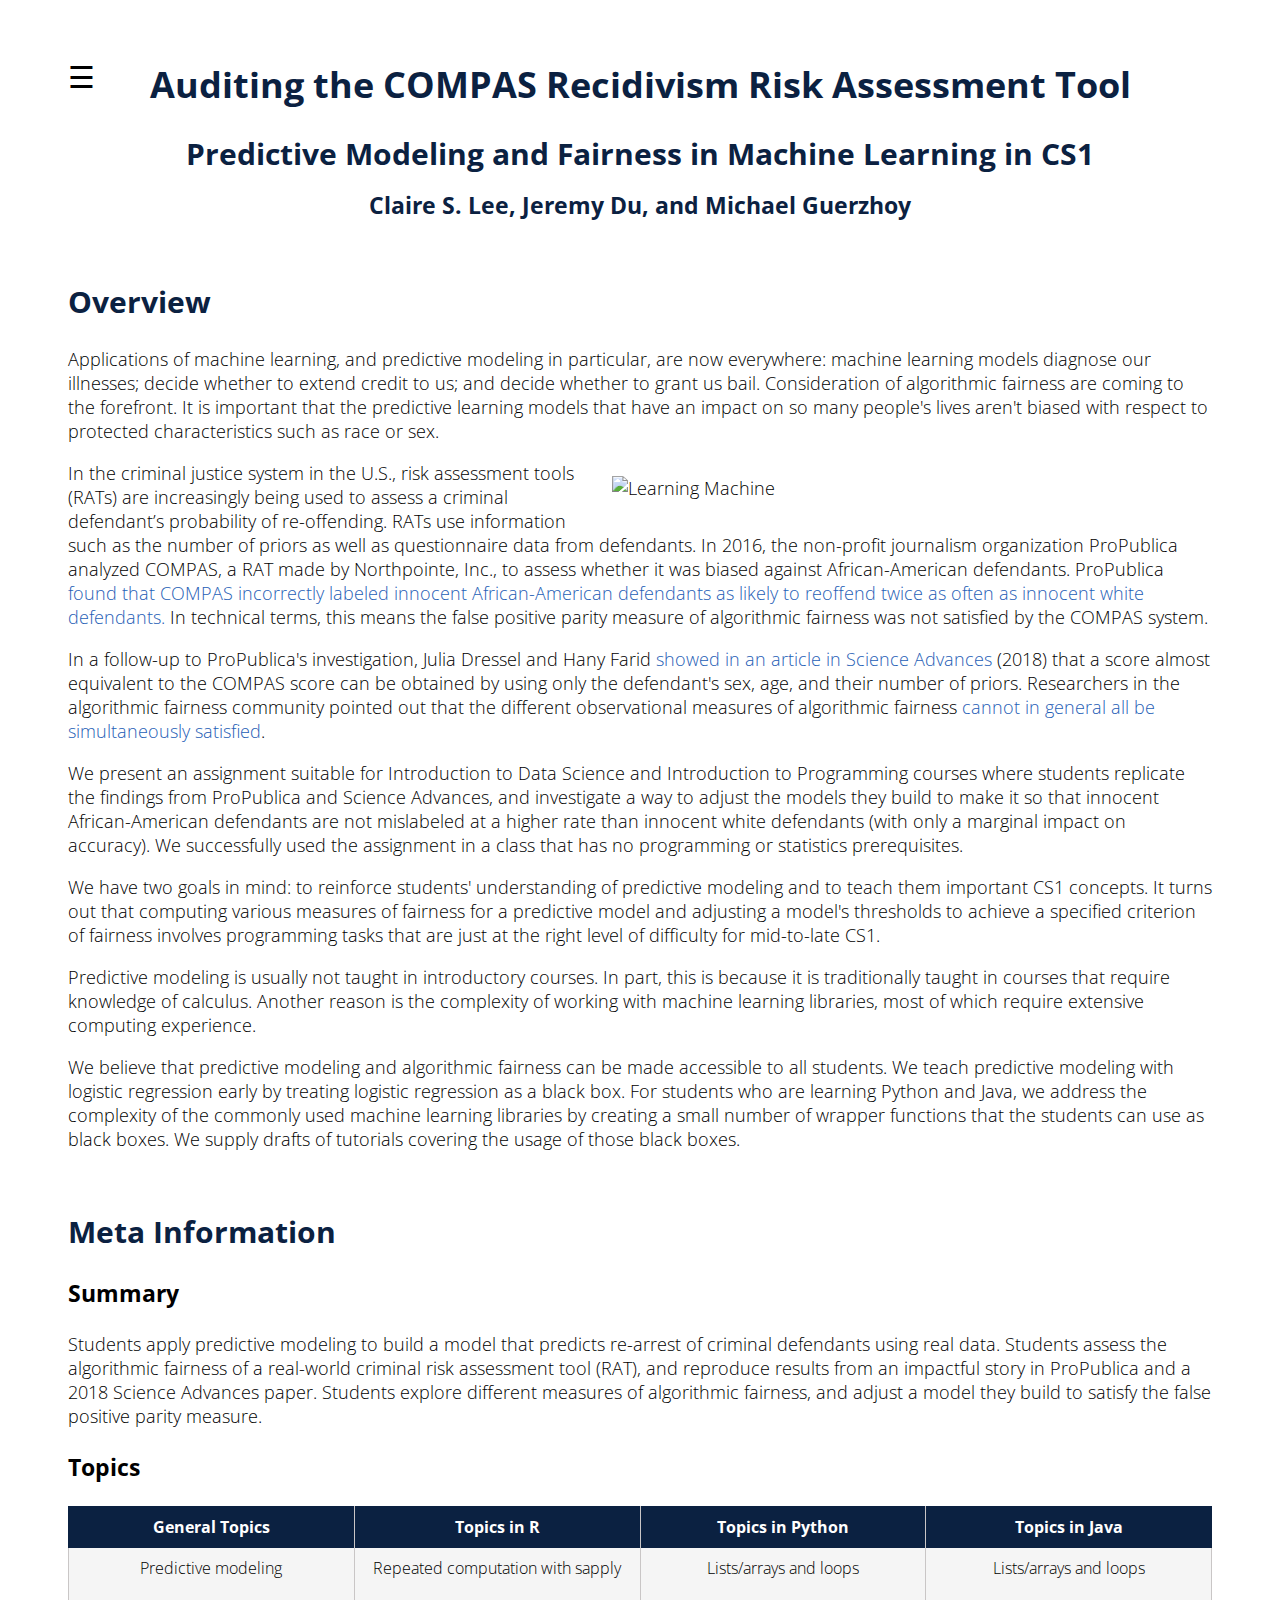
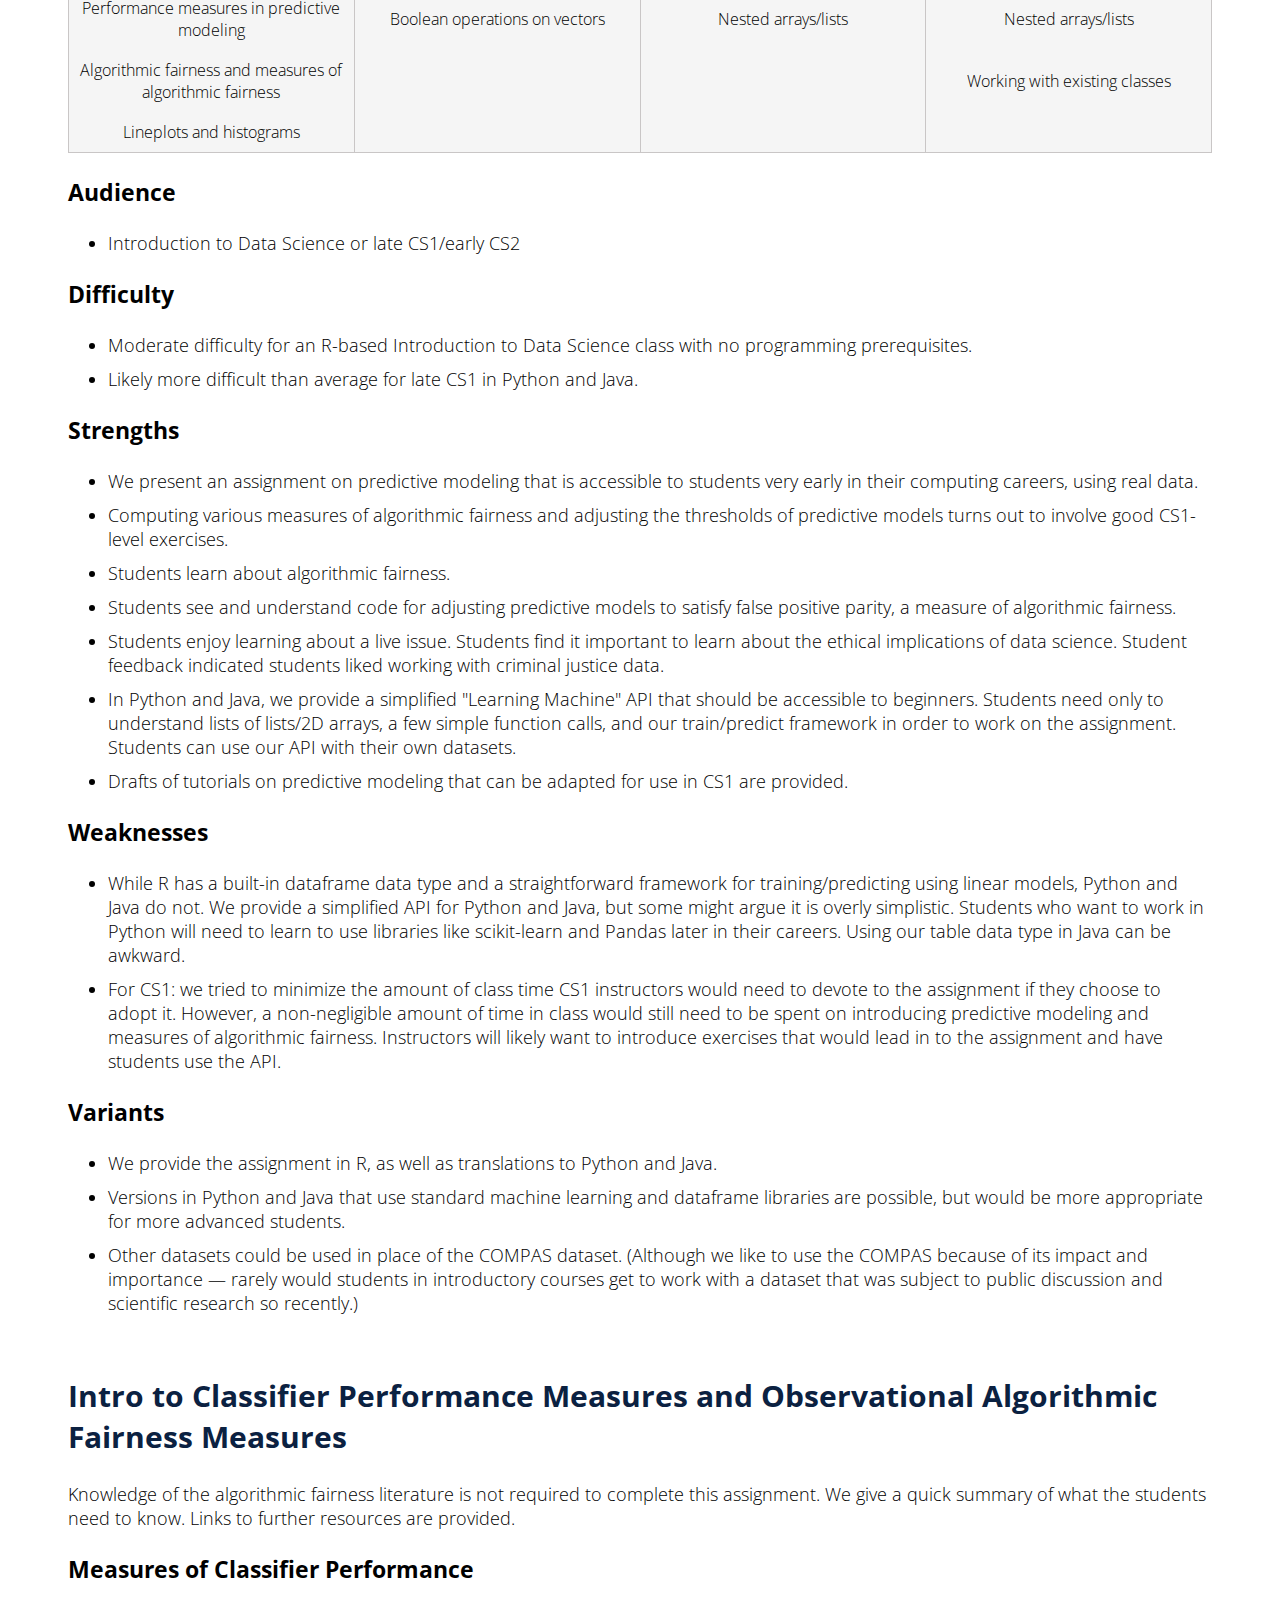
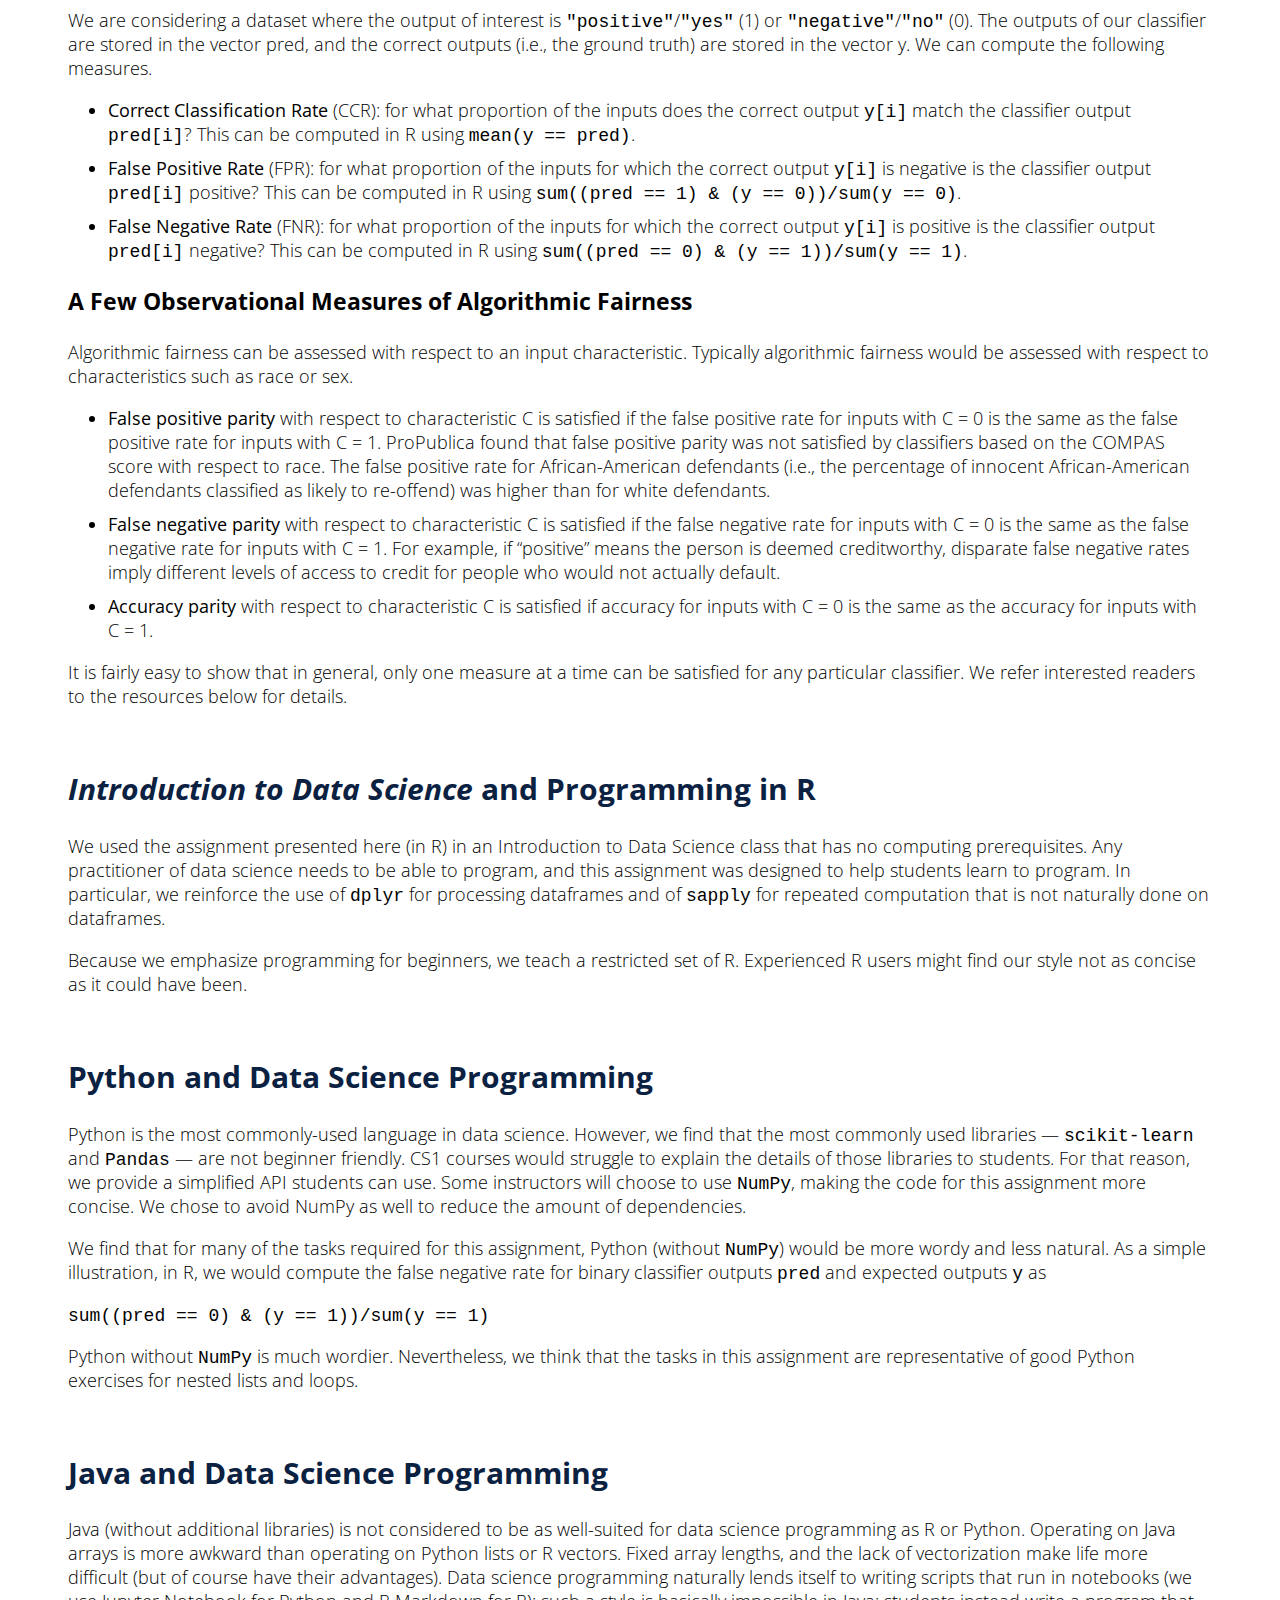
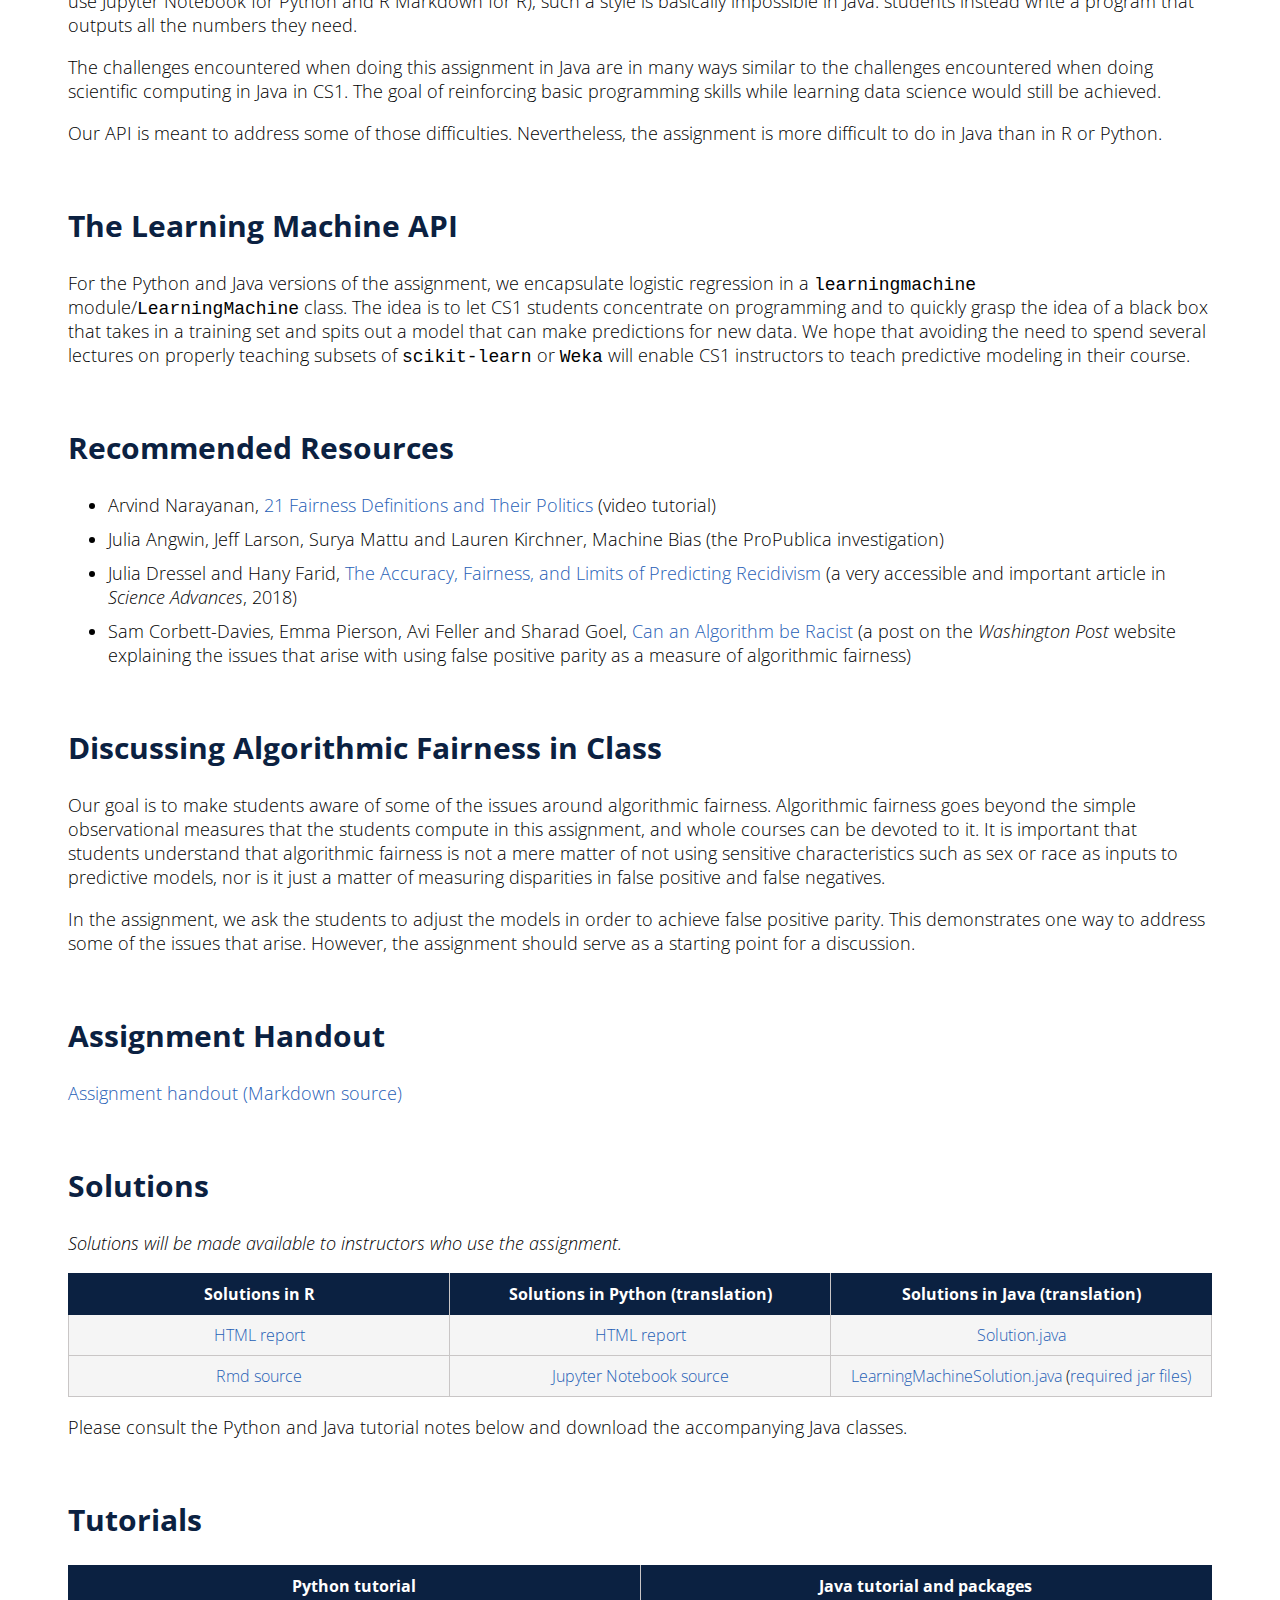
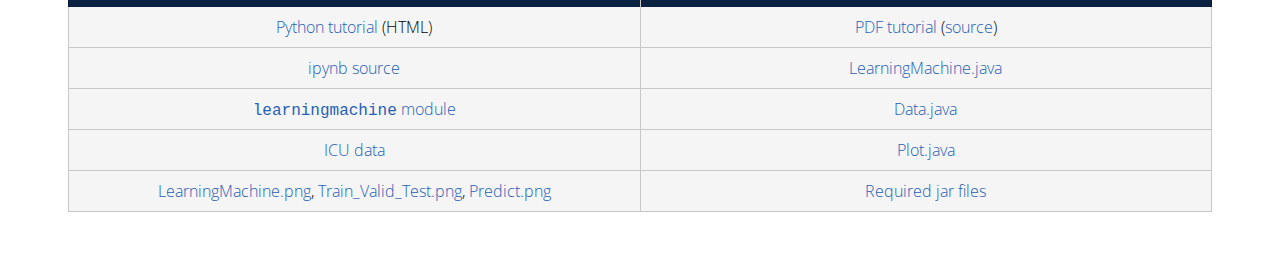
==== commit fa240d70: "reskin" ====
--- a/index.html
+++ b/index.html
@@ -1,422 +1,450 @@
-<!DOCTYPE html>
-<html>
-<head>
-    <meta charset="utf-8">
-    <meta http-equiv="X-UA-Compatible" content="IE=edge">
-    <meta name="viewport" content="width=device-width, initial-scale=1">
-
-    <title>Auditing the COMPAS Recidivism Risk Assessment Tool</title>
-<!--
-Neaty HTML Template
-http://www.templatemo.com/tm-501-neaty
--->
-    <!-- load stylesheets -->
-    <link rel="stylesheet" href="https://fonts.googleapis.com/css?family=Open+Sans:300,400">  <!-- Google web font "Open Sans" -->
-    <link rel="stylesheet" href="css/bootstrap.min.css">                                      <!-- Bootstrap style -->
-    <link rel="stylesheet" href="css/magnific-popup.css">                                <!-- Magnific pop up style, http://dimsemenov.com/plugins/magnific-popup/ -->
-    <link rel="stylesheet" href="css/templatemo-style.css">                                   <!-- Templatemo style -->
-
-    <!-- HTML5 shim and Respond.js for IE8 support of HTML5 elements and media queries -->
-    <!-- WARNING: Respond.js doesn't work if you view the page via file:// -->
-        <!--[if lt IE 9]>
-          <script src="https://oss.maxcdn.com/html5shiv/3.7.2/html5shiv.min.js"></script>
-          <script src="https://oss.maxcdn.com/respond/1.4.2/respond.min.js"></script>
-          <![endif]-->
-</head>
-    <body>        
-        <div class="container">
-            <div class="row">
-                <div class="tm-left-right-container">
-                    <!-- Left column: logo and menu -->
-                    <div class="tm-blue-bg tm-left-column">                        
-                        <nav class="tm-main-nav">
-                            <ul class="tm-main-nav-ul">
-                                <li class="tm-nav-item">
-                                    <a href="#Overview" class="tm-nav-item-link">Overview</a>
-                                </li>
-                                <li class="tm-nav-item">
-                                    <a href="#Meta" class="tm-nav-item-link">Meta Information</a>
-                                </li>
-                                <li class="tm-nav-item">
-                                    <a href="#IntroFair" class="tm-nav-item-link">Algorithmic fairness measures primer</a>
-                                </li>
-                                <li class="tm-nav-item">
-                                    <a href="#ProgramR" class="tm-nav-item-link">Data Science Progamming with R</a>
-                                </li>
-                                <li class="tm-nav-item">
-                                    <a href="#PythonDS" class="tm-nav-item-link">Data Science Progamming with Python</a>
-                                </li>
-                                <li class="tm-nav-item">
-                                    <a href="#JavaDS" class="tm-nav-item-link">Data Science Progamming with Java</a>
-                                </li>
-                                <li class="tm-nav-item">
-                                    <a href="#LearningMachine" class="tm-nav-item-link">Learning Machine API</a>
-                                </li>
-                                <li class="tm-nav-item">
-                                    <a href="#Resources" class="tm-nav-item-link">Recommended Resources</a>
-                                </li>
-                                <li class="tm-nav-item">
-                                    <a href="#Discussion" class="tm-nav-item-link">Discussing Fairness in Class</a>
-                                </li>
-                                <li class="tm-nav-item">
-                                    <a href="#Handout" class="tm-nav-item-link">Assignment handout</a>
-                                </li>
-                                <li class="tm-nav-item">
-                                    <a href="#Solutions" class="tm-nav-item-link">Assignment solutions</a>
-                                </li>
-                                <li class="tm-nav-item">
-                                    <a href="#Tutorials" class="tm-nav-item-link">Tutorials</a>
-                                </li>
-                            </ul>
-                        </nav>                                         
-                    </div> <!-- Left column: logo and menu -->
-                    
-                    <!-- Right column: content -->
-                    <div class="tm-right-column">
-
-
-                        <div class="tm-content-div">
-                            <!-- Welcome section -->
-                            <section id="welcome" class="tm-section">
-                                <header>
-                                    <center><h2 class="tm-blue-text tm-welcome-title tm-margin-b-45">Auditing the COMPAS Recidivism Risk Assessment Tool</h2></center>
-                                     <center><h3 class="tm-blue-text tm-section-title tm-margin-b-45">Predictive Modeling and Fairness in Machine Learning in CS1</h3></center>
-                                     <center><h3 class="tm-blue-text tm-section-title tm-margin-b-45">Claire S. Lee, Jeremy Du, and Michael Guerzhoy</h3></center>
-
-                                </header>
-                                <p></p>
-                            </section>
-                            <!-- About section -->
-                            <section id="Overview" class="tm-section">
-                                <div class="row">                                                                
-
-                                        <header>
-                                            <h2 class="tm-blue-text tm-section-title tm-margin-b-45">Overview</h2>
-                                        </header>
-<img src = "img/learningmachine_cool3.png" align = "right" height = "310px">
-<p>Applications of machine learning, and predictive modeling in particular, are now everywhere: machine learning models diagnose our illnesses; decide whether to extend credit to us; and decide whether to grant us bail. Consideration of algorithmic fairness are coming to the forefront. It is important that the predictive learning models that have an impact on so many people's lives aren't biased with respect to protected characteristics such as race or sex.
-
-<p>In the criminal justice system in the U.S., risk assessment tools (RATs) are increasingly being used to assess a criminal defendant’s probability of re-offending. RATs use information such as the number of priors as well as questionnaire data from defendants.  In 2016, the non-profit journalism organization ProPublica analyzed COMPAS, a RAT made by Northpointe, Inc., to assess whether it was biased against African-American defendants. ProPublica <a href = "https://www.propublica.org/article/machine-bias-risk-assessments-in-criminal-sentencing">found that COMPAS incorrectly labeled innocent African-American defendants as likely to reoffend twice as often as innocent white defendants</a>. In technical terms, this means the false positive parity measure of algorithmic fairness was not satisfied by the COMPAS system.
-
-<p>In a follow-up to ProPublica's investigation, Julia Dressel and Hany Farid <a href = "https://advances.sciencemag.org/content/4/1/eaao5580.full">showed in an article in Science Advances</a> (2018) that a score almost equivalent to the COMPAS score can be obtained by using only the defendant's sex, age, and their number of priors. Researchers in the algorithmic fairness community pointed out that the different observational measures of algorithmic fairness <a href = "https://arxiv.org/pdf/1703.00056.pdf">cannot in general all be simultaneously satisfied</a>.
-
-<p>We present an assignment suitable for Introduction to Data Science and Introduction to Programming courses where students replicate the findings from ProPublica and <i>Science Advances</i>, and investigate a way to adjust the models they build to make it so that innocent African-American defendants are not mislabeled at a higher rate than innocent white defendants (with only a marginal impact on accuracy). We successfully used the assignment in a class that has no programming or statistics prerequisites.
-
-<p>We have two goals in mind: to reinforce students' understanding of predictive modeling and to teach them important CS1 concepts. It turns out that computing various measures of fairness for a predictive model and adjusting a model's thresholds to achieve a specified criterion of fairness involves programming tasks that are just at the right level of difficulty for mid-to-late CS1.   
-
-<p>Predictive modeling is usually not taught in introductory courses. In part, this is because it is traditionally taught in courses that require knowledge of calculus. Another reason is the complexity of working with machine learning libraries, most of which require extensive computing experience.
-
-<p>We believe that predictive modeling and algorithmic fairness can be made accessible to all students. We teach predictive modeling with logistic regression early by treating logistic regression as a black box. For students who are learning Python and Java, we address the complexity of the commonly-used machine learning libraries by creating a small number of wrapper functions that the students can use as black boxes. We supply drafts of tutorials covering the usage of those black boxes.
-                                    </div>
-
-                          
-
-                            </section>  
-
-                            <!-- Gallery One section -->     
-                            <section id="Meta" class="tm-section">
-                                <header><h2 class="tm-blue-text tm-section-title tm-margin-b-45">Meta Information</h2></header>
-                                <div class="row">
-                                    <table style="text-align: left; width: 100%;" border="1" cellpadding="7" cellspacing="7">
-  <tbody>
-    <tr>
-      <td style="vertical-align: top;">Summary</td>
-      <td style="vertical-align: top;"><p>
-Students apply predictive modeling to build a model that predicts re-arrest of criminal defendants using real data. Students assess the algorithmic fairness of a real-world criminal risk assessment tool (RAT), and reproduce results from an impactful story in ProPublica and a 2018 <i>Science Advances</i> paper. Students explore different measures of algorithmic fairness, and adjust a model they build to satisfy the false positive parity measure.
-      </p></td>
-    </tr>
-    <tr>
-      <td style="vertical-align: top;">Topics</td>
-      <td style="vertical-align: top;">
-      <ul> 
-	<li>Predictive modeling; performance measures in predictive modeling; algorithmic fairness and measures of algorithmic fairness; lineplots and histograms
-	<li>In R: repeated computation with <yy>sapply</tt>; boolean operations on vectors
-	<li>In Python/Java: lists/array and loops; nested arrays/lists
-	<li>In Java: working with existing classes
-      </ul>
-     </td>
-    </tr>
-    <tr>
-      <td style="vertical-align: top;">Audience</td>
-      <td style="vertical-align: top;"><p>
-	Introduction to Data Science or late CS1/early CS2
-      </p></td>
-    </tr>
-    <tr>
-      <td style="vertical-align: top;">Difficulty</td>
-      <td style="vertical-align: top;">
-<p>Moderate difficulty for an R-based Introduction to Data Science class with no programming prerequisites.
-
-<p>Likely more difficult than average for late CS1 in Python and Java.
-</td>
-    </tr>
-    <tr>
-      <td style="vertical-align: top;">Strengths</td>
-      <td style="vertical-align: top;">
-<ul>
-<li>We present an assignment on predictive modeling that is accessible to students very early in their computing careers, using real data.
-
-<li>Computing various measures of algorithmic fairness and adjusting the thresholds of predictive models turns out to involve good CS1-level exercises.
-
-<li>Students learn about algorithmic fairness. 
-
-<li>Students see and understand code for adjusting predictive models to satisfy false positive parity, a measure of algorithmic fairness.
-
-<li>Students enjoy learning about a live issue. Students find it important to learn about the ethical implications of data science. Student feedback indicated students liked working with criminal justice data.
-
-<li>In Python and Java, we provide a simplified "Learning Machine" API that should be accessible to beginners. Students need only to understand lists of lists/2D arrays, a few simple function calls, and our train/predict framework in order to work on the assignment. Students can use our API with their own datasets.
-<li>Drafts of tutorials on predictive modeling that can be adapted for use in CS1 are provided.
-</ul>
-      </td>
-    </tr>
-    <tr>
-      <td style="vertical-align: top;">Weaknesses</td>
-      <td style="vertical-align: top;"><ul>
-<li>While R has a built-in dataframe data type and a straightforward framework for training/predicting using linear models, Python and Java do not. We provide a simplified API for Python and Java, but some might argue it is overly simplistic. Students who want to work in Python will need to learn to use libraries like scikit-learn and Pandas later in their careers. Using our table data type in Java can be awkward.
-
-<li>For CS1: we tried to minimize the amount of class time CS1 instructors would need to devote to the assignment if they choose to adopt it. However, a non-negligible amount of time in class would still need to be spent on introducing predictive modeling and measures of algorithmic fairness. Instructors will likely want to introduce exercises that would lead in to the assignment and have students use the API.
-      </ul></td>
-    </tr>
-    <tr>
-      <td style="vertical-align: top;">Variants</td>
-      <td style="vertical-align: top;">
-<ul>
-<li>We provide the assignment in R, as well as translations to Python and Java.
-<li>Versions in Python and Java that use standard machine learning and dataframe libraries are possible, but would be more appropriate for more advanced students.
-<li>Other datasets could be used in place of the COMPAS dataset. (Although we like to use the COMPAS because of its impact and importance &mdash; rarely would students in introductory courses get to work with a dataset that was subject to public discussion and scientific research so recently.)
-</ul>
-      </td>
-    </tr>
-  </tbody>
-</table>
-                                </div>
-                            </section>
-
-
-                            <section id="IntroFair" class="tm-section">
-                                <header><h2 class="tm-blue-text tm-section-title tm-margin-b-30">Intro to Classifier Performance Measures and Observational Algorithmic Fairness Measures</h2></header>
-                                <div class="row">
-					<p>Knowledge of the algorithmic fairness literature is not required to complete this assignment. We give a quick summary of what the students need to know. Links to further resources are provided.
-
-<h3>Measures of Classifier Performance</h3>
-<p>We are considering a dataset where the output of interest is <tt>"positive"</tt>/<tt>"yes"</tt> (1) or <tt>"negative"</tt>/<tt>"no"</tt> (0). The outputs of our classifier are stored in the vector <tt>pred</tt>, and the correct outputs (i.e., the ground truth) are stored in the vector </tt>y</tt>. We can compute the following measures.
-
-<ul>
-<li><b>Correct Classification Rate</b> (CCR): for what proportion of the inputs does the correct output <tt>y[i]</tt> match the classifier output <tt>pred[i]</tt>? This can be computed in R using <tt>mean(y == pred)</tt>.
-
-<li><b>False Positive Rate</b> (FPR): for what proportion of the inputs for which the correct output <tt>y[i]</tt> is negative is the classifier output <tt>pred[i]</tt> positive? This can be computed in R using <tt>sum((pred == 1) & (y == 0))/sum(y == 0)</tt>.
-
-<li><b>False Negative Rate</b> (FNR): for what proportion of the inputs for which the correct output <tt>y[i]</tt> is positive is the classifier output <tt>pred[i]</tt> negative? This can be computed in R using <tt>sum((pred == 0) & (y == 1))/sum(y == 1)</tt>.
-</ul>
-<h3>A Few Observational Measures of Algorithmic Fairness</h3>
-<p>Algorithmic fairness can be assessed with respect to an input characteristic. Typically algorithmic fairness would be assessed with respect to characteristics such as race or sex. 
-
-<ul>
-<li><b>False positive parity</b> with respect to characteristic C is satisfied if the false positive rate for inputs with C = 0 is the same as the false positive rate for inputs with C = 1. ProPublica found that false positive parity was not satisfied by classifiers based on the COMPAS score with respect to race. The false positive rate for African-American defendants (i.e., the percentage of innocent African-American defendants classified as likely to re-offend) was higher than for white defendants.
-
-
-<li><b>False negative parity</b> with respect to characteristic C is satisfied if the false negative rate for inputs with C = 0 is the same as the false negative rate for inputs with C = 1. For example, if “positive” means the person is deemed creditworthy, disparate false negative rates imply different levels of access to credit for people who would not actually default.
-
-<li><b>Accuracy parity</b> with respect to characteristic C is satisfied if accuracy for inputs with C = 0 is the same as the accuracy for inputs with C = 1. 
-</ul>
-
-<p>It is fairly easy to show that in general, only one measure at a time can be satisfied for any particular classifier. We refer interested readers to the resources below for details.
-
-
-
-                                </div>
-                            </section>
-
-                            <!-- Third Gallery section -->     
-                            <section id="ProgramR" class="tm-section">
-                                <header><h2 class="tm-blue-text tm-section-title tm-margin-b-30"><i>Introduction to Data Science</i> and Programming in R</h2></header>
-                                <div class="row">
-						<p>We used the assignment presented here (in R) in an Introduction to Data Science class that has no computing prerequisites. Any practitioner of data science needs to be able to program, and this assignment was designed to help students learn to program. In particular, we reinforce the use of <tt>dplyr</tt>  for processing dataframes and of <tt>sapply</tt> for repeated computation that is not naturally done on dataframes.
-
-<p>Because we emphasize programming for beginners, we teach a restricted set of R. Experienced R users might find our style not as concise as it could have been.
-                                </div>
-                            </section>
-
-
-
-
-       
-
-
-            <section id="PythonDS" class="tm-section">
-                                <header><h2 class="tm-blue-text tm-section-title tm-margin-b-30">Python and Data Science Programming</h2></header>
-                                <div class="row">
-							<p>Python is the most commonly-used language in data science. However, we find that the most commonly used libraries -- <tt>scikit-learn</tt> and <tt>Pandas</tt> &mdash; are not beginner friendly. CS1 courses would struggle to explain the details of those libraries to students. For that reason, we provide a simplified API students can use. Some instructors will choose to use NumPy, making the code for this assignment more concise. We chose to avoid <tt>NumPy</tt> as well to reduce the amount of dependencies.
-
-<p>We find that for many of the tasks required for this assignment, Python (without NumPy) would be more wordy and less natural. As a simple illustration, in R, we would compute the false negative rate for binary classifier outputs <tt>pred</tt> and expected outputs <tt>y</tt> as
-
-<pre>sum((pred == 0) & (y == 1))/sum(y == 1)</pre>
-
-<p>Python without <tt>NumPy</tt> is much wordier. Nevertheless, we think that the tasks in this assignment are representative of good Python exercises for nested lists and loops.
-
-                                </div>
-                            </section>
-
-
-
-            <section id="JavaDS" class="tm-section">
-                                <header><h2 class="tm-blue-text tm-section-title tm-margin-b-30">Java and Data Science Programming</h2></header>
-                                <div class="row">
-							
-<p>Java (without additional libraries) is not considered to be as well-suited for data science programming as R or Python. Operating on Java arrays is more awkward than operating on Python lists or R vectors. Fixed array lengths, and the lack of vectorization make life more difficult (but of course have their advantages). Data science programming naturally lends itself to writing scripts that run in notebooks (we use Jupyter Notebook for Python and R Markdown for R); such a style is basically impossible in Java: students instead write a program that outputs all the numbers they need.
-
-<p>The challenges encountered when doing this assignment in Java are in many ways similar to the challenges encountered when doing scientific computing in Java in CS1. The goal of reinforcing basic programming skills while learning data science would still be achieved.
-
-<p>Our API is meant to address some of those difficulties. Nevertheless, the assignment is more difficult to do in Java than in R or Python.
-
-                                </div>
-                            </section>
-
-
-                     <section id="LearningMachine" class="tm-section">
-                                <header><h2 class="tm-blue-text tm-section-title tm-margin-b-30">The Learning Machine API</h2></header>
-                                <div class="row">
-							<p>For the Python and Java versions of the assignment, we encapsulate logistic regression in a <tt>learningmachine</tt> module/<tt>LearningMachine</tt> class. The idea is to let CS1 students concentrate on programming and to quickly grasp the idea of a black box that takes in a training set and spits out a model that can make predictions for new data. We hope that avoiding the need to spend several lectures on properly teaching subsets of <tt>scikit-learn</tt> or <tt>Weka</tt> will enable CS1 instructors to teach predictive modeling in their course.
-
-                                </div>
-                            </section>
-
-
-            <section id="Resources" class="tm-section">
-                                <header><h2 class="tm-blue-text tm-section-title tm-margin-b-30">Recommended Resources</h2></header>
-                                <div class="row">
-							
-<ul>
-<li>Arvind Narayanan, <a href = "https://www.youtube.com/watch?v=jIXIuYdnyyk">21 Fairness Definitions and Their Politics</a> (video tutorial)
-<li>Julia Angwin, Jeff Larson, Surya Mattu and Lauren Kirchner, <a href = "https://www.propublica.org/article/machine-bias-risk-assessments-in-criminal-sentencing">Machine Bias
-</a> (the ProPublica investigation)
-<li>Julia Dressel and Hany Farid, <a href = "https://advances.sciencemag.org/content/4/1/eaao5580.full">The Accuracy, Fairness, and Limits of Predicting Recidivism</a> (a very accessible and important article in <i>Science Advances</i>, 2018)
-<li>Sam Corbett-Davies, Emma Pierson, Avi Feller and Sharad Goel, <a href = "https://www.washingtonpost.com/news/monkey-cage/wp/2016/10/17/can-an-algorithm-be-racist-our-analysis-is-more-cautious-than-propublicas/">Can an Algorithm be Racist</a> (a post on the <i>Washington Post</i> website explaining the issues that arise with using false positive parity as a measure of algorithmic fairness)
-</ul>
-
-      </div>
-                            </section>
-
-
-    <section id="Discussion" class="tm-section">
-                                <header><h2 class="tm-blue-text tm-section-title tm-margin-b-30">Discussing Algorithmic Fairness in Class</h2></header>
-                                <div class="row">
-<p>Our goal is to make students aware of some of the issues around algorithmic fairness. Algorithmic fairness goes beyond the simple observational measures that the students compute in this assignment, and whole courses can be devoted to it. It is important that students understand that algorithmic fairness is not a mere matter of not using sensitive characteristics such as sex or race as inputs to predictive models, nor is it just a matter of measuring disparities in false positive and false negatives. 
-
-<p>In the assignment, we ask the students to adjust the models in order to achieve false positive parity. This demonstrates one way to address some of the issues that arise. However, the assignment should serve as a starting point for a discussion.
-
-                                </div>
-                            </section>
-
-
-            <section id="Handout" class="tm-section">
-                                <header><h2 class="tm-blue-text tm-section-title tm-margin-b-30">Assignment handout</h2></header>
-                                <div class="row">
-<p><a href = "handout/index.html">Assignment handout</a> (<a href = "handout/index.Rmd">Markdown source</a>)
-                                </div>
-                            </section>
-
-
-
-            <section id="Solutions" class="tm-section">
-                                <header><h2 class="tm-blue-text tm-section-title tm-margin-b-30">Solutions</h2></header>
-                                <div class="row">
-
-<p><i>Solutions will be made available to instructors who use the assignment</i>.
-
-<p><b>Solutions in R</b>: <a href = "r_soln/index.html">HTML report</a>, <a href = "r_soln/index.Rmd">Rmd source</a>
-
-<p><b>Solutions in Python</b> (translation): <a href = "py_soln/COMPAS_PythonSolutions.html">HTML report</a>, <a href = "py_soln/COMPAS_PythonSolutions.ipynb">Jupyter Notebook source</a>
-<ul>
-	<li>Please consult the tutorial notes below.
-</ul>
-
-
-<p><b>Solutions in Java</b> (translation): <a href = "java_soln/Solution.java">Solution.java</a>, <a href = "java_soln/LearningMachineSolution.java">LearningMachineSolution.java</a> (<a href = "java_packages.zip">required jar files</a>)
-<ul>
-	<li>Please consult the tutorial notes below, and download the accompanying classes.
-</ul>
-                                </div>
-                            </section>
-
-
-            <section id="Tutorials" class="tm-section">
-                                <header><h2 class="tm-blue-text tm-section-title tm-margin-b-30">Tutorials</h2></header>
-                                <div class="row">
-<h3>Python tutorial</h3>
-<ul>
-	<li><a href = "py_tutorial/PredictiveModelingTutorial.html">Python tutorial</a> (HTML)
-	<li><a href = "py_tutorial/PredictiveModelingTutorial.ipynb">ipynb source</a>
-	<li><a href = "py_tutorial/learningmachine.py"><tt>learningmachine</tt> module</a>
-	<li><a href = "py_tutorial/ICU_data.csv">ICU data</a>
-	<li><a href = "py_tutorial/LearningMachine.png">LearningMachine.png</a>, <a href = "py_tutorial/Train_Valid_Test.png">Train_Valid_Test.png</a>, <a href = "py_tutorial/Predict.png">Predict.png</a>
-</ul>
-
-<h3>Java tutorial and packages</h3>
-<ul>
-	<li><a href = "java_files/java_tutorial/ICU Tutorial Java.pdf">PDF tutorial</a> (<a href = "java_files/java_tutorial/java_tutorial.zip">source</a>)
-	<li><a href = "java_files/LearningMachine.java">LearningMachine.java</a>
-	<li><a href = "java_files/Data.java">Data.java</a>
-	<li><a href = "java_files/Plot.java">Plot.java</a>
-	<li><a href = "java_files/packages.zip">required jar files</a>
-	
-</ul>
-
-                                </div>
-                            </section>
-
-
-
-                                
-                            </section>
-                            <footer>                                
-                                | Website templateby <a href="http://www.templatemo.com" target="_parent">templatemo</a></p>
-                            </footer>
-                        </div>  
-                        
-                    </div> <!-- Right column: content -->
-                </div>
-            </div> <!-- row -->
-        </div> <!-- container -->
-                
-        <!-- load JS files -->
-        <script src="js/jquery-1.11.3.min.js"></script>             <!-- jQuery (https://jquery.com/download/) -->
-        <script src="js/jquery.magnific-popup.min.js"></script>     <!-- Magnific pop-up (http://dimsemenov.com/plugins/magnific-popup/) -->
-        <script src="js/jquery.singlePageNav.min.js"></script>      <!-- Single Page Nav (https://github.com/ChrisWojcik/single-page-nav) -->
-        <script>     
-       
-            $(document).ready(function(){
-
-                // Single page nav
-                $('.tm-main-nav').singlePageNav({
-                    'currentClass' : "active",
-                    offset : 20
-                });
-
-                // Magnific pop up
-                $('.tm-gallery-1').magnificPopup({
-                  delegate: 'a', // child items selector, by clicking on it popup will open
-                  type: 'image',
-                  gallery: {enabled:true}
-                  // other options
-                }); 
-
-                $('.tm-gallery-2').magnificPopup({
-                  delegate: 'a', // child items selector, by clicking on it popup will open
-                  type: 'image',
-                  gallery: {enabled:true}
-                  // other options
-                }); 
-
-                $('.tm-gallery-3').magnificPopup({
-                  delegate: 'a', // child items selector, by clicking on it popup will open
-                  type: 'image',
-                  gallery: {enabled:true}
-                  // other options
-                }); 
-
-                $('.tm-current-year').text(new Date().getFullYear());                
-            });
-        </script>             
-</body>
-</html>
+<!DOCTYPE html>
+<html lang="en">
+
+<head>
+  <meta charset="UTF-8">
+  <meta name="viewport" content="width=device-width, initial-scale=1.0">
+  <title>Predictive Modeling Early</title>
+  <link rel="stylesheet" href="css/style.css">
+  <link href="https://fonts.googleapis.com/css2?family=Open+Sans:ital,wght@0,300;0,400;1,300;1,400&display=swap"
+    rel="stylesheet">
+</head>
+
+<body>
+  <div id="mysidebar" class="sidebar">
+    <a href="javascipt:void(0)" class="xbutton" onclick="closesidebar()">x</a>
+    <a href="#overview">Overview</a>
+    <a href="#meta-info">Meta Information</a>
+    <a href="#classifier">Algorithmic Fairness</a>
+    <a href="#data-science">Data Science with R</a>
+    <a href="#python">Data Science with Python</a>
+    <a href="#java">Data Science with Java</a>
+    <a href="#learning-machine-api">Learning Machine API</a>
+    <a href="#resources">Recommended Resources</a>
+    <a href="#fairness">Discussing Fairness in Class</a>
+    <a href="#handout">Assignment Handout</a>
+    <a href="#solutions">Assignment Solutions</a>
+    <a href="#tutorials">Tutorials</a>
+  </div>
+
+  <div id="main">
+    <button class="hamburger-icon" onclick="opensidebar()">&#9776;</button>
+    <h1>Auditing the COMPAS Recidivism Risk Assessment Tool</h1>
+    <h2 id="title">Predictive Modeling and Fairness in Machine Learning in CS1</h2>
+    <h2 id="author">Claire S. Lee, Jeremy Du, and Michael Guerzhoy</h2>
+    <!-- <div class="menu-btn"></div>
+    <div class="menu-btn-burger"></div> -->
+    <div id="overview">
+      <h2>Overview</h2>
+      <p>Applications of machine learning, and predictive modeling in particular, are now everywhere: machine learning
+        models diagnose our illnesses; decide whether to extend credit to us; and decide whether to grant us bail.
+        Consideration of algorithmic fairness are coming to the forefront. It is important that the predictive learning
+        models that have an impact on so many people's lives aren't biased with respect to protected characteristics
+        such
+        as
+        race or sex.</p>
+      <img src="images/learningmachine.png" alt="Learning Machine" class="right" width="600px">
+      <p>
+        In the criminal justice system in the U.S., risk assessment tools (RATs) are increasingly being used to assess a
+        criminal defendant’s probability of re-offending. RATs use information such as the number of priors as well as
+        questionnaire data from defendants. In 2016, the non-profit journalism organization ProPublica analyzed COMPAS,
+        a
+        RAT made by Northpointe, Inc., to assess whether it was biased against African-American defendants. ProPublica
+        <a href="https://www.propublica.org/article/machine-bias-risk-assessments-in-criminal-sentencing"
+          target="_blank">found
+          that COMPAS incorrectly labeled innocent African-American defendants as likely to reoffend twice as often as
+          innocent white defendants.</a> In technical terms, this means the false positive parity measure of algorithmic
+        fairness
+        was not satisfied by the COMPAS system.</p>
+      <p>
+        In a follow-up to ProPublica's investigation, Julia Dressel and Hany Farid <a
+          href="https://advances.sciencemag.org/content/4/1/eaao5580.full" target="_blank">showed in an article in
+          Science
+          Advances</a>
+        (2018) that a score almost equivalent to the COMPAS score can be obtained by using only the defendant's sex,
+        age,
+        and their number of priors. Researchers in the algorithmic fairness community pointed out that the different
+        observational measures of algorithmic fairness <a href="https://arxiv.org/pdf/1703.00056.pdf"
+          target="_blank">cannot
+          in general all
+          be simultaneously satisfied</a>.</p>
+      <p>We present an assignment suitable for Introduction to Data Science and Introduction to Programming courses
+        where
+        students replicate the findings from ProPublica and Science Advances, and investigate a way to adjust the models
+        they build to make it so that innocent African-American defendants are not mislabeled at a higher rate than
+        innocent
+        white defendants (with only a marginal impact on accuracy). We successfully used the assignment in a class that
+        has
+        no programming or statistics prerequisites.</p>
+      <p>We have two goals in mind: to reinforce students' understanding of predictive modeling and to teach them
+        important
+        CS1 concepts. It turns out that computing various measures of fairness for a predictive model and adjusting a
+        model's thresholds to achieve a specified criterion of fairness involves programming tasks that are just at the
+        right level of difficulty for mid-to-late CS1.</p>
+      <p>Predictive modeling is usually not taught in introductory courses. In part, this is because it is traditionally
+        taught in courses that require knowledge of calculus. Another reason is the complexity of working with machine
+        learning libraries, most of which require extensive computing experience.</p>
+      <p>We believe that predictive modeling and algorithmic fairness can be made accessible to all students. We teach
+        predictive modeling with logistic regression early by treating logistic regression as a black box. For students
+        who
+        are learning Python and Java, we address the complexity of the commonly used machine learning libraries by
+        creating
+        a small number of wrapper functions that the students can use as black boxes. We supply drafts of tutorials
+        covering
+        the usage of those black boxes.</p>
+    </div>
+
+
+    <div id="meta-info">
+      <h2>Meta Information</h2>
+      <h3>Summary</h3>
+      <p>Students apply predictive modeling to build a model that predicts re-arrest of criminal defendants using real
+        data.
+        Students assess the algorithmic fairness of a real-world criminal risk assessment tool (RAT), and reproduce
+        results
+        from an impactful story in ProPublica and a 2018 Science Advances paper. Students explore different measures of
+        algorithmic fairness, and adjust a model they build to satisfy the false positive parity measure.</p>
+      <h3>Topics</h3>
+      <table id="meta-table">
+        <tr>
+          <th>General Topics</th>
+          <th>Topics in R</th>
+          <th>Topics in Python</th>
+          <th>Topics in Java</th>
+        </tr>
+        <tr id="second_row">
+          <td>Predictive modeling</td>
+          <td>Repeated computation with sapply</td>
+          <td>Lists/arrays and loops</td>
+          <td>Lists/arrays and loops</td>
+        </tr>
+        <tr>
+          <td>Performance measures in predictive modeling</td>
+          <td id="no_border">Boolean operations on vectors</td>
+          <td id="no_border">Nested arrays/lists</td>
+          <td>Nested arrays/lists</td>
+        </tr>
+        <tr>
+          <td>Algorithmic fairness and measures of algorithmic fairness</td>
+          <td id="no_border"></td>
+          <td id="no_border"></td>
+          <td id="no_border">Working with existing classes</td>
+        </tr>
+        <tr>
+          <td>Lineplots and histograms</td>
+          <td></td>
+          <td></td>
+          <td></td>
+        </tr>
+      </table>
+
+      <h3>Audience</h3>
+      <ul>
+        <li>Introduction to Data Science or late CS1/early CS2</li>
+      </ul>
+      <h3>Difficulty</h3>
+      <ul>
+        <li>Moderate difficulty for an R-based Introduction to Data Science class with no programming prerequisites.
+        </li>
+        <li>Likely more difficult than average for late CS1 in Python and Java.</li>
+      </ul>
+      <h3>Strengths</h3>
+      <ul>
+        <li>We present an assignment on predictive modeling that is accessible to students very early in their computing
+          careers, using real data.</li>
+        <li>Computing various measures of algorithmic fairness and adjusting the thresholds of predictive models turns
+          out
+          to involve good CS1-level exercises.</li>
+        <li>Students learn about algorithmic fairness.</li>
+        <li>Students see and understand code for adjusting predictive models to satisfy false positive parity, a measure
+          of
+          algorithmic fairness.</li>
+        <li>Students enjoy learning about a live issue. Students find it important to learn about the ethical
+          implications
+          of data science. Student feedback indicated students liked working with criminal justice data.</li>
+        <li>In Python and Java, we provide a simplified "Learning Machine" API that should be accessible to beginners.
+          Students need only to understand lists of lists/2D arrays, a few simple function calls, and our train/predict
+          framework in order to work on the assignment. Students can use our API with their own datasets.</li>
+        <li>Drafts of tutorials on predictive modeling that can be adapted for use in CS1 are provided.</li>
+      </ul>
+      <h3>Weaknesses</h3>
+      <ul>
+        <li>While R has a built-in dataframe data type and a straightforward framework for training/predicting using
+          linear
+          models, Python and Java do not. We provide a simplified API for Python and Java, but some might argue it is
+          overly
+          simplistic. Students who want to work in Python will need to learn to use libraries like scikit-learn and
+          Pandas
+          later in their careers. Using our table data type in Java can be awkward.</li>
+        <li>For CS1: we tried to minimize the amount of class time CS1 instructors would need to devote to the
+          assignment
+          if
+          they choose to adopt it. However, a non-negligible amount of time in class would still need to be spent on
+          introducing predictive modeling and measures of algorithmic fairness. Instructors will likely want to
+          introduce
+          exercises that would lead in to the assignment and have students use the API.</li>
+      </ul>
+      <h3>Variants</h3>
+      <ul>
+        <li>We provide the assignment in R, as well as translations to Python and Java.</li>
+        <li>Versions in Python and Java that use standard machine learning and dataframe libraries are possible, but
+          would
+          be more appropriate for more advanced students.</li>
+        <li>Other datasets could be used in place of the COMPAS dataset. (Although we like to use the COMPAS because of
+          its
+          impact and importance &mdash; rarely would students in introductory courses get to work with a dataset that
+          was
+          subject
+          to public discussion and scientific research so recently.)</li>
+      </ul>
+    </div>
+
+
+    <div id="classifier">
+      <h2>Intro to Classifier Performance Measures and Observational Algorithmic Fairness Measures</h2>
+      <p>Knowledge of the algorithmic fairness literature is not required to complete this assignment. We give a quick
+        summary of what the students need to know. Links to further resources are provided.</p>
+
+      <h3>Measures of Classifier Performance</h3>
+      <p>We are considering a dataset where the output of interest is <tt>"positive"</tt>/<tt>"yes"</tt> (1) or
+        <tt>"negative"</tt>/<tt>"no"</tt> (0). The outputs of our classifier are stored in the vector pred, and the
+        correct
+        outputs (i.e., the ground truth) are stored in the vector y. We can compute the following measures.</p>
+      <ul>
+        <li><b>Correct Classification Rate</b> (CCR): for what proportion of the inputs does the correct output
+          <tt>y[i]</tt> match the classifier output <tt>pred[i]</tt>? This can be computed in R using <tt>mean(y ==
+            pred)</tt>.</li>
+        <li><b>False Positive Rate</b> (FPR): for what proportion of the inputs for which the correct output
+          <tt>y[i]</tt>
+          is negative is
+          the classifier output <tt>pred[i]</tt> positive? This can be computed in R using <tt>sum((pred == 1) & (y ==
+            0))/sum(y == 0)</tt>.
+        </li>
+        <li><b>False Negative Rate</b> (FNR): for what proportion of the inputs for which the correct output
+          <tt>y[i]</tt>
+          is positive is the classifier output <tt>pred[i]</tt> negative? This can be computed in R using <tt>sum((pred
+            ==
+            0) & (y == 1))/sum(y == 1)</tt>.
+        </li>
+      </ul>
+
+      <h3>A Few Observational Measures of Algorithmic Fairness</h3>
+      <p>Algorithmic fairness can be assessed with respect to an input characteristic. Typically algorithmic fairness
+        would
+        be assessed with respect to characteristics such as race or sex.</p>
+      <ul>
+        <li><b>False positive parity</b> with respect to characteristic C is satisfied if the false positive rate for
+          inputs
+          with C
+          = 0 is the same as the false positive rate for inputs with C = 1. ProPublica found that false positive parity
+          was
+          not satisfied by classifiers based on the COMPAS score with respect to race. The false positive rate for
+          African-American defendants (i.e., the percentage of innocent African-American defendants classified as likely
+          to
+          re-offend) was higher than for white defendants.</li>
+        <li><b>False negative parity</b> with respect to characteristic C is satisfied if the false negative rate for
+          inputs
+          with C
+          = 0 is the same as the false negative rate for inputs with C = 1. For example, if “positive” means the person
+          is
+          deemed creditworthy, disparate false negative rates imply different levels of access to credit for people who
+          would not actually default.</li>
+        <li><b>Accuracy parity</b> with respect to characteristic C is satisfied if accuracy for inputs with C = 0 is
+          the
+          same as
+          the accuracy for inputs with C = 1.</li>
+      </ul>
+      <p>It is fairly easy to show that in general, only one measure at a time can be satisfied for any particular
+        classifier. We refer interested readers to the resources below for details.</p>
+    </div>
+
+    <div id="data-science">
+      <h2><i>Introduction to Data Science</i> and Programming in R</h2>
+      <p>We used the assignment presented here (in R) in an Introduction to Data Science class that has no computing
+        prerequisites. Any practitioner of data science needs to be able to program, and this assignment was designed to
+        help students learn to program. In particular, we reinforce the use of <tt>dplyr</tt> for processing dataframes
+        and
+        of <tt>sapply</tt>
+        for repeated computation that is not naturally done on dataframes.</p>
+      <p>Because we emphasize programming for beginners, we teach a restricted set of R. Experienced R users might find
+        our
+        style not as concise as it could have been.</p>
+    </div>
+
+    <div id="python">
+      <h2>Python and Data Science Programming</h2>
+      <p>Python is the most commonly-used language in data science. However, we find that the most commonly used
+        libraries
+        &mdash; <tt>scikit-learn</tt> and <tt>Pandas</tt> &mdash; are not beginner friendly. CS1 courses would struggle
+        to
+        explain
+        the
+        details of those
+        libraries to students. For that reason, we provide a simplified API students can use. Some instructors will
+        choose
+        to use <tt>NumPy</tt>, making the code for this assignment more concise. We chose to avoid NumPy as well to
+        reduce
+        the amount
+        of dependencies.</p>
+      <p>We find that for many of the tasks required for this assignment, Python (without <tt>NumPy</tt>) would be more
+        wordy and
+        less natural. As a simple illustration, in R, we would compute the false negative rate for binary classifier
+        outputs
+        <tt>pred</tt> and expected outputs <tt>y</tt> as </p>
+
+      <p><tt>sum((pred == 0) & (y == 1))/sum(y == 1)</tt></p>
+      <p>Python without <tt>NumPy</tt> is much wordier. Nevertheless, we think that the tasks in this assignment are
+        representative
+        of good Python exercises for nested lists and loops.</p>
+    </div>
+
+    <div id="java">
+      <h2>Java and Data Science Programming</h2>
+      <p>Java (without additional libraries) is not considered to be as well-suited for data science programming as R or
+        Python. Operating on Java arrays is more awkward than operating on Python lists or R vectors. Fixed array
+        lengths,
+        and the lack of vectorization make life more difficult (but of course have their advantages). Data science
+        programming naturally lends itself to writing scripts that run in notebooks (we use Jupyter Notebook for Python
+        and
+        R Markdown for R); such a style is basically impossible in Java: students instead write a program that outputs
+        all
+        the numbers they need.</p>
+      <p>The challenges encountered when doing this assignment in Java are in many ways similar to the challenges
+        encountered when doing scientific computing in Java in CS1. The goal of reinforcing basic programming skills
+        while
+        learning data science would still be achieved.</p>
+      <p>Our API is meant to address some of those difficulties. Nevertheless, the assignment is more difficult to do in
+        Java than in R or Python.</p>
+    </div>
+
+    <div id="learning-machine-api">
+      <h2>The Learning Machine API</h2>
+      <p>For the Python and Java versions of the assignment, we encapsulate logistic regression in a
+        <tt>learningmachine</tt>
+        module/<tt>LearningMachine</tt> class. The idea is to let CS1 students concentrate on programming and to quickly
+        grasp the
+        idea of a black box that takes in a training set and spits out a model that can make predictions for new data.
+        We
+        hope that avoiding the need to spend several lectures on properly teaching subsets of <tt>scikit-learn</tt> or
+        <tt>Weka</tt> will
+        enable CS1 instructors to teach predictive modeling in their course.</p>
+    </div>
+
+    <div id="resources">
+      <h2>Recommended Resources</h2>
+      <ul>
+        <li>Arvind Narayanan, <a href="https://www.youtube.com/watch?v=jIXIuYdnyyk" target="_blank">21 Fairness
+            Definitions
+            and Their
+            Politics</a> (video tutorial)</li>
+        <li>Julia Angwin, Jeff Larson, Surya Mattu and Lauren Kirchner, Machine Bias (the ProPublica investigation)</li>
+        <li>Julia Dressel and Hany Farid, <a href="https://advances.sciencemag.org/content/4/1/eaao5580.full"
+            target="_blank">The Accuracy,
+            Fairness, and Limits of Predicting Recidivism</a> (a very accessible and
+          important article in <i>Science Advances</i>, 2018)</li>
+        <li>Sam Corbett-Davies, Emma Pierson, Avi Feller and Sharad Goel, <a
+            href="https://www.washingtonpost.com/news/monkey-cage/wp/2016/10/17/can-an-algorithm-be-racist-our-analysis-is-more-cautious-than-propublicas/"
+            target="_blank">Can
+            an Algorithm be Racist</a> (a post on the
+          <i>Washington Post</i> website explaining the issues that arise with using false positive parity as a measure
+          of
+          algorithmic fairness)</li>
+      </ul>
+    </div>
+
+    <div id="fairness">
+      <h2>Discussing Algorithmic Fairness in Class</h2>
+      <p>Our goal is to make students aware of some of the issues around algorithmic fairness. Algorithmic fairness goes
+        beyond the simple observational measures that the students compute in this assignment, and whole courses can be
+        devoted to it. It is important that students understand that algorithmic fairness is not a mere matter of not
+        using
+        sensitive characteristics such as sex or race as inputs to predictive models, nor is it just a matter of
+        measuring
+        disparities in false positive and false negatives.</p>
+      <p>In the assignment, we ask the students to adjust the models in order to achieve false positive parity. This
+        demonstrates one way to address some of the issues that arise. However, the assignment should serve as a
+        starting
+        point for a discussion.</p>
+    </div>
+
+    <div id="handout">
+      <h2>Assignment Handout</h2>
+      <p><a href="handout/index.html" target="_blank">Assignment handout</a> <a href="handout/index.Rmd"
+          target="_blank">(Markdown
+          source)</a></p>
+    </div>
+
+    <div id="solutions">
+      <h2>Solutions</h2>
+      <p><i>Solutions will be made available to instructors who use the assignment.</i></p>
+      <table>
+        <tr>
+          <th>Solutions in R</th>
+          <th>Solutions in Python (translation)</th>
+          <th>Solutions in Java (translation)</th>
+        </tr>
+        <tr id="second_row">
+          <td><a href="r_soln/index.html" target="_blank">HTML report</a></td>
+          <td><a href="py_soln/COMPAS_PythonSolutions.html" target="_blank">HTML report</td>
+          <td><a href="java_soln/Solution.java" target="_blank">Solution.java</a></td>
+        </tr>
+        <tr>
+          <td><a href="r_soln/index.Rmd" download="index.Rmd">Rmd source</a></td>
+          <td><a href="py_soln/COMPAS_PythonSolutions.ipynb" target="_blank">Jupyter Notebook source</a></td>
+          <td><a href="java_soln/LearningMachineSolution.java" target="_blank">LearningMachineSolution.java</a> (<a
+              href="java_files/packages.zip" target="_blank">required jar files)</a></td>
+        </tr>
+      </table>
+      <p>Please consult the Python and Java tutorial notes below and download the accompanying Java classes. </p>
+    </div>
+
+    <div id="tutorials">
+      <h2>Tutorials</h2>
+      <table>
+        <tr>
+          <th>Python tutorial</th>
+          <th>Java tutorial and packages</th>
+        </tr>
+        <tr id="second_row">
+          <td><a href="py_tutorial/PredictiveModelingTutorial.html" target="_blank">Python tutorial</a> (HTML)</td>
+          <td><a href="java_files/java_tutorial/ICU Tutorial Java.pdf" target="_blank">PDF tutorial</a> (<a
+              href="java_files/java_tutorial/java_tutorial.zip" target="_blank">source</a>)</td>
+        </tr>
+        <tr>
+          <td><a href="py_tutorial/PredictiveModelingTutorial.ipynb" download="PredictiveModelingTutorial.ipynb">ipynb
+              source</a></td>
+          <td><a href="java_files/LearningMachine.java" target="_blank">LearningMachine.java</a></td>
+        </tr>
+        <tr>
+          <td><a href="py_tutorial/learningmachine.py" download="learningmachine.py"><tt>learningmachine</tt> module</a>
+          </td>
+          <td><a href="java_files/Data.java" target="_blank">Data.java</a></td>
+        </tr>
+        <tr>
+          <td><a href="py_tutorial/ICU_data.csv" target="_blank">ICU data</a></td>
+          <td><a href="java_files/Plot.java" target="_blank">Plot.java</a></td>
+        </tr>
+        <tr>
+          <td><a href="py_tutorial/LearningMachine.png" target="_blank">LearningMachine.png</a>, <a
+              href="py_tutorial/Train_Valid_Test.png" target="_blank">Train_Valid_Test.png</a>, <a
+              href="py_tutorial/Predict.png" target="_blank">Predict.png</a></td>
+          <td><a href="java_files/packages.zip" target="_blank">Required jar files</a></td>
+        </tr>
+      </table>
+    </div>
+  </div>
+
+  <script>
+    function opensidebar() {
+      document.getElementById("mysidebar").style.width = "250px";
+      document.getElementById("main").style.marginLeft = "310px";
+    }
+
+    function closesidebar() {
+      document.getElementById("mysidebar").style.width = "0";
+      document.getElementById("main").style.marginLeft = "60px";
+    }
+  </script>
+</body>
+
+</html>--- a/css/style.css
+++ b/css/style.css
@@ -0,0 +1,177 @@
+/* SIDEBAR NAVIGATION */
+#main, .sidebar {
+  font-family: 'Open Sans', sans-serif;
+  font-weight: 300;
+  font-size: 18px;
+}
+
+.sidebar {
+  width: 0;
+  height: 100%;
+  position: fixed;
+  z-index: 1;
+  top: 0;
+  left: 0;
+  background-color: rgb(11, 33, 65);
+  overflow-x: hidden;
+  font-size: 16px;
+  text-align: left;
+  transition: 0.5s;
+  padding-top: 60px;
+}
+
+.sidebar a {
+  display: block;
+  color: white !important;
+  text-align: left;
+  padding: 20px 20px;
+  text-decoration: none !important;
+  transition: 0.3s;
+}
+
+.sidebar .xbutton {
+  position: absolute;
+  top: 0;
+  right: 15px;
+  font-size: 30px;
+  margin-left: 200px;
+}
+
+.hamburger-icon {
+  font-size: 30px;
+  cursor: pointer;
+  border: none;
+  background: white;
+  padding: 0;
+  position: absolute;
+  background-color: none;
+}
+
+/* MAIN */
+#main {
+  margin: 60px;
+  transition: margin-left .5s;
+}
+
+h1{
+  margin-top: 5px;
+  font-size: 36px;
+  margin-left: 10px;
+  margin-right: 10px;
+}
+
+h2{
+  margin-top: 60px;
+  font-size: 30px;
+}
+
+h2#title {
+  margin: 0 auto;
+}
+
+h2#author {
+  margin: 0 auto;
+  margin-top: 15px;
+  font-size: 23px;
+  text-align: center;
+}
+
+h1, h2 {
+  color: rgb(11, 33, 65);
+}
+
+h1, h2#title {
+  text-align: center;
+}
+ 
+h3{
+  font-size: 23px;
+}
+
+p, ul{
+  font-weight: 300;
+}
+
+li {
+  margin-bottom: 10px;;
+}
+
+/* SCREEN SIZE FORMATTNG */
+/* @media screen and (max-width: 400px) {
+  img {
+    width: 400px;
+  }
+} */
+
+/* IMAGE FORMATTING */
+img {
+  max-width: 100%;
+}
+
+.right {
+  float: right;
+  padding-left: 15px;
+  padding-top: 15px;
+  padding-bottom: 15px;
+}
+
+/* HYPERLINK FORMATTING */
+a{
+  text-decoration: none;
+  
+}
+a:link {
+  color: rgb(38, 96, 182);
+}
+
+a:visited {
+  color: rgb(25, 67, 129);
+}
+
+a:hover{
+  text-decoration: underline;
+}
+
+/* TABLE FORMATTING */
+table {
+  border-collapse: collapse;
+  width: 100%;
+  text-align: center;
+  font-size: 16px;
+}
+
+td, th {
+  padding: 9px;
+  width: 25%;
+  border-left: 1px solid rgb(201, 198, 198);
+  border-right: 1px solid rgb(201, 198, 198);
+}
+
+td{
+  background-color:whitesmoke;
+  border-bottom: 1px solid rgb(201, 198, 198);
+}
+
+th {
+  background-color: rgb(11, 33, 65);
+  color: white;
+  padding-top: 10px;
+  padding-bottom: 10px;
+}
+
+th:first-of-type {
+  border-left: 1px solid rgb(11, 33, 65);
+}
+
+th:last-of-type{
+  border-right: 1px solid rgb(11, 33, 65);
+}
+
+tr:last-child{
+  border-bottom: 1px solid rgb(201, 198, 198);
+}
+
+/* META INFORMATION TABLE FORMATTING */
+table#meta-table td {
+  border-bottom: none;
+}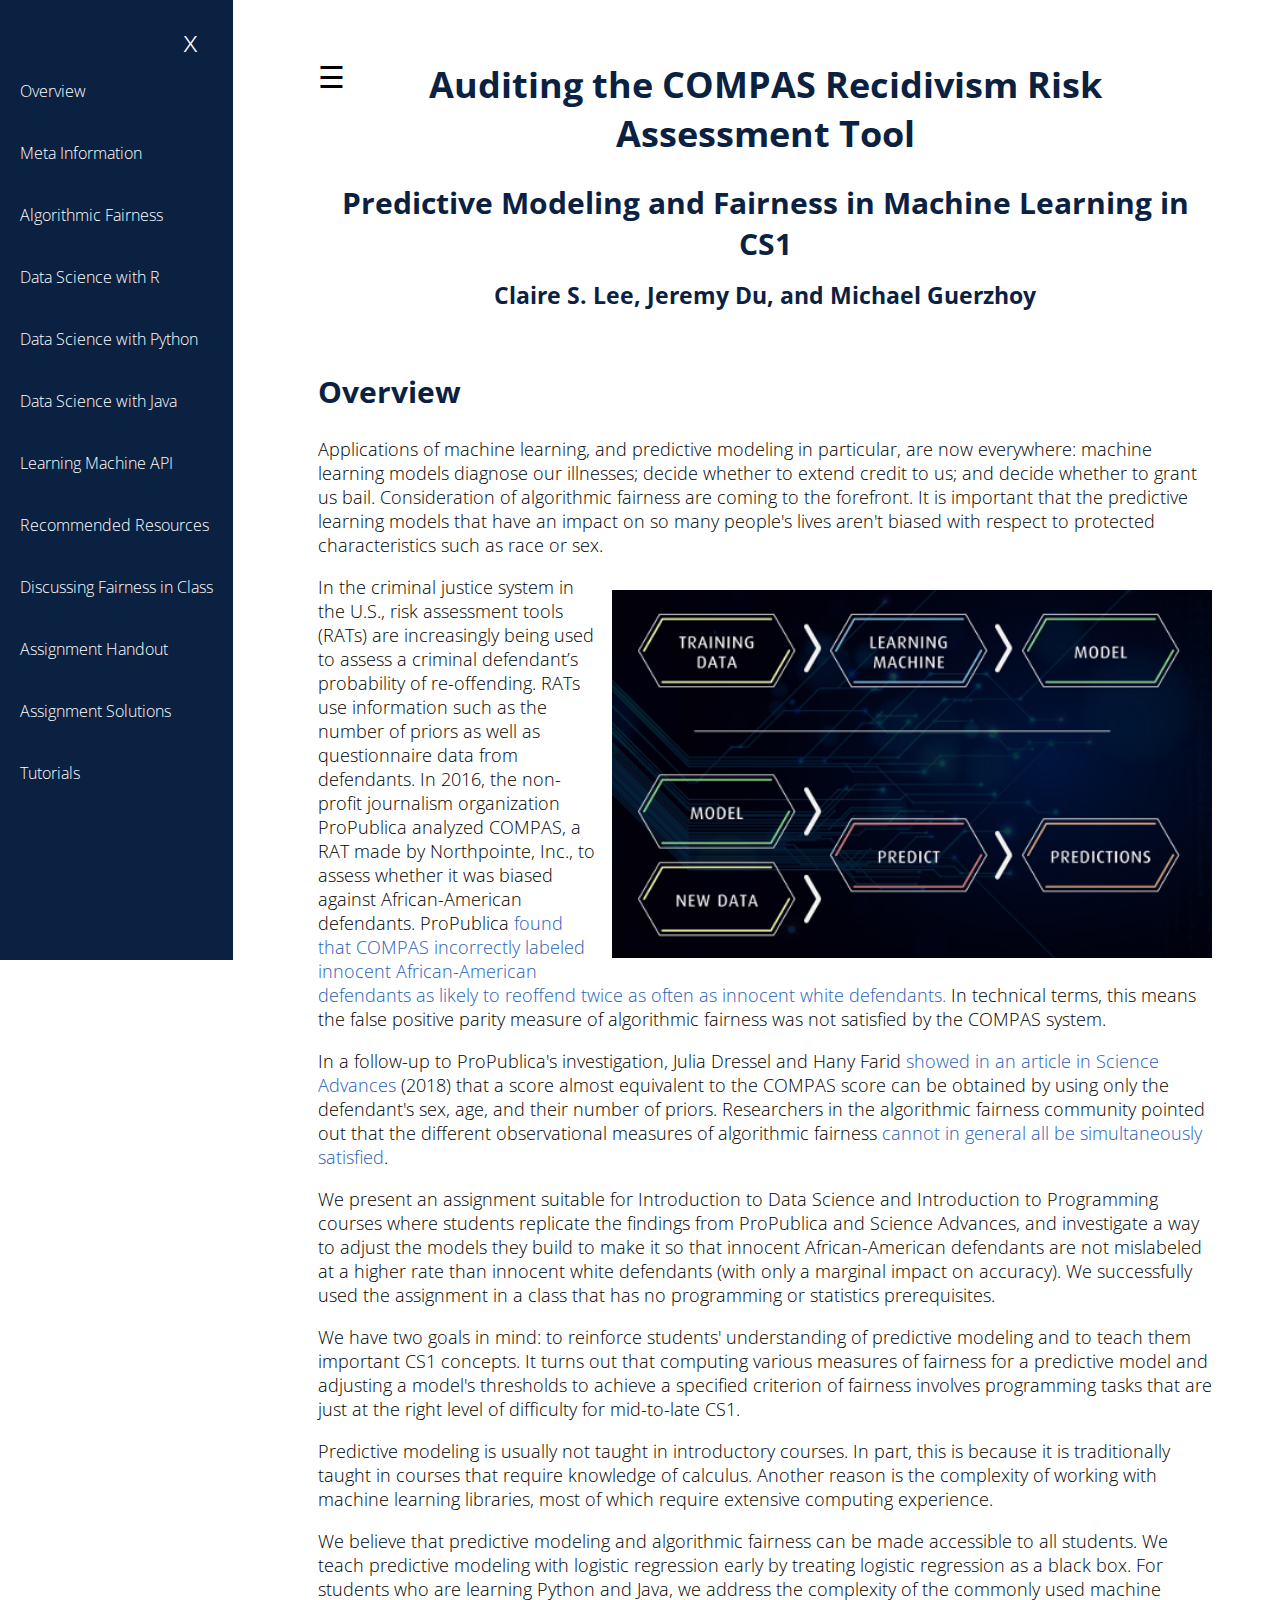
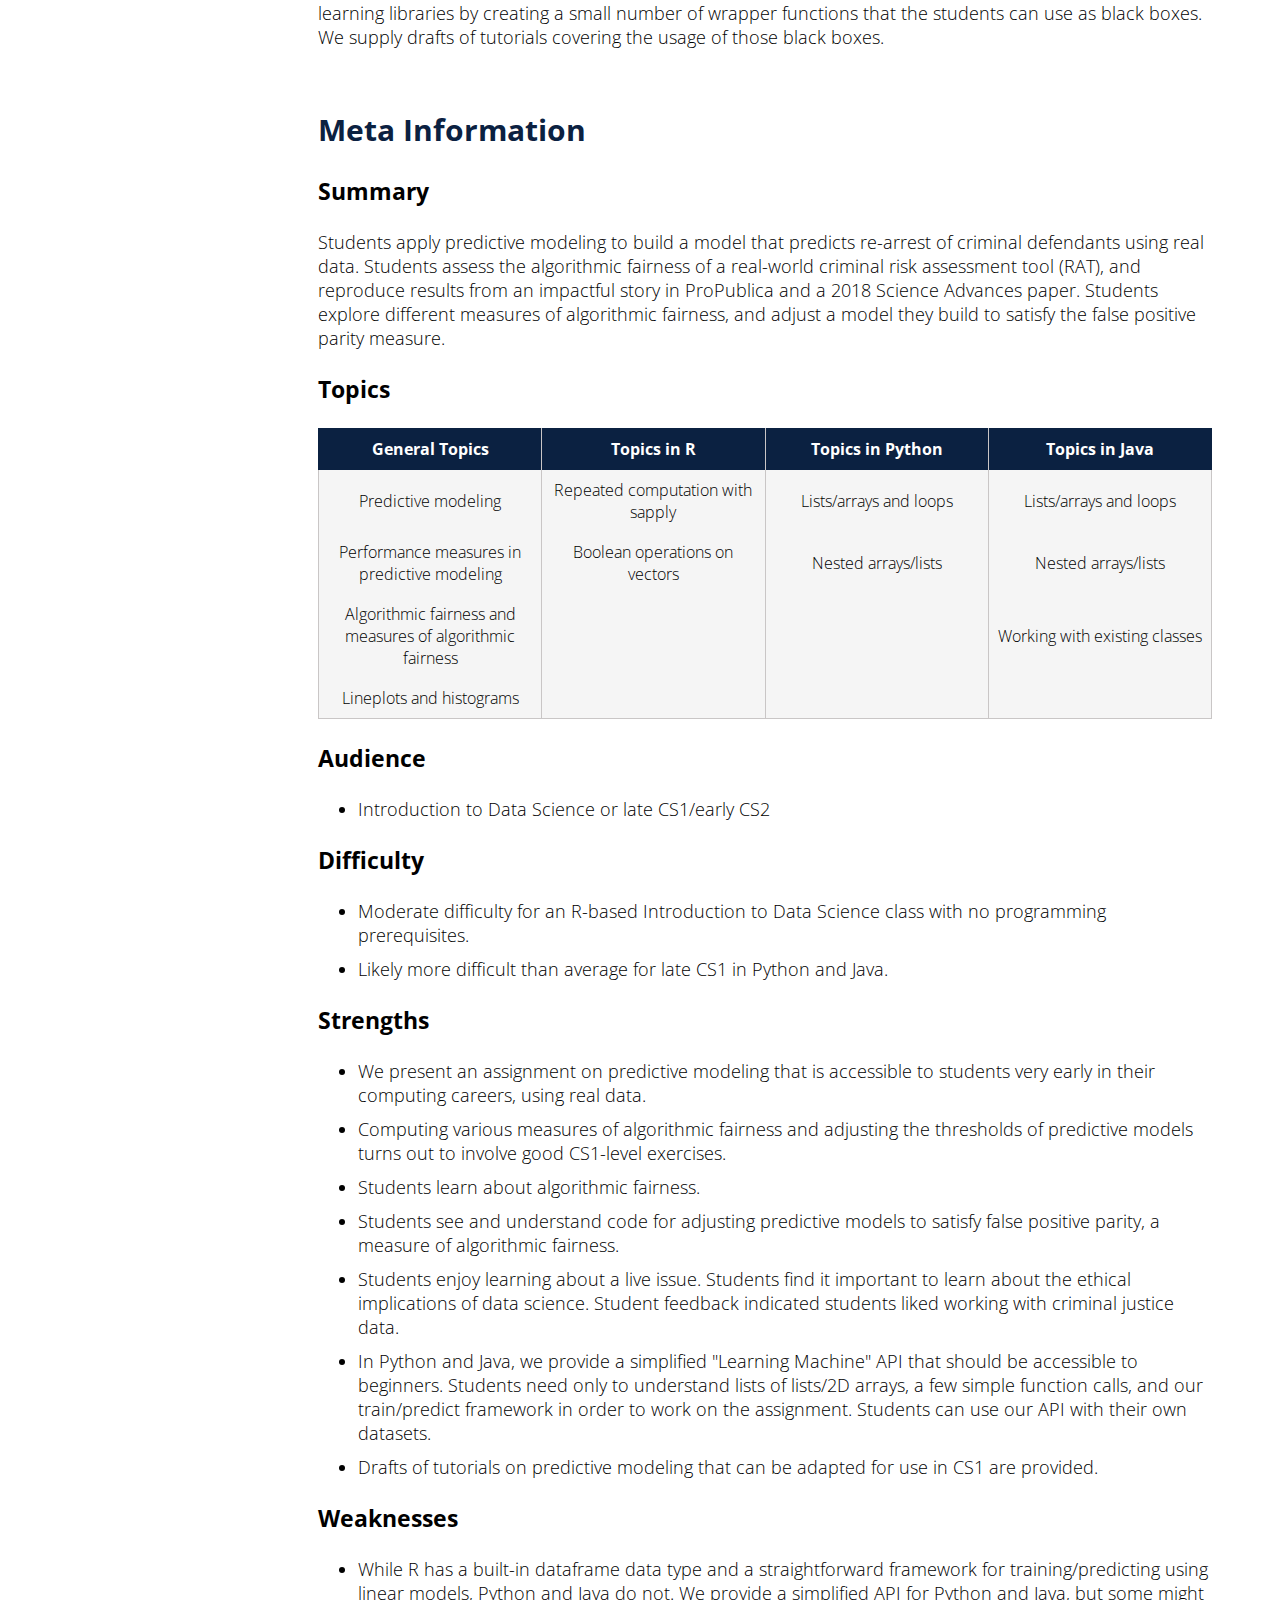
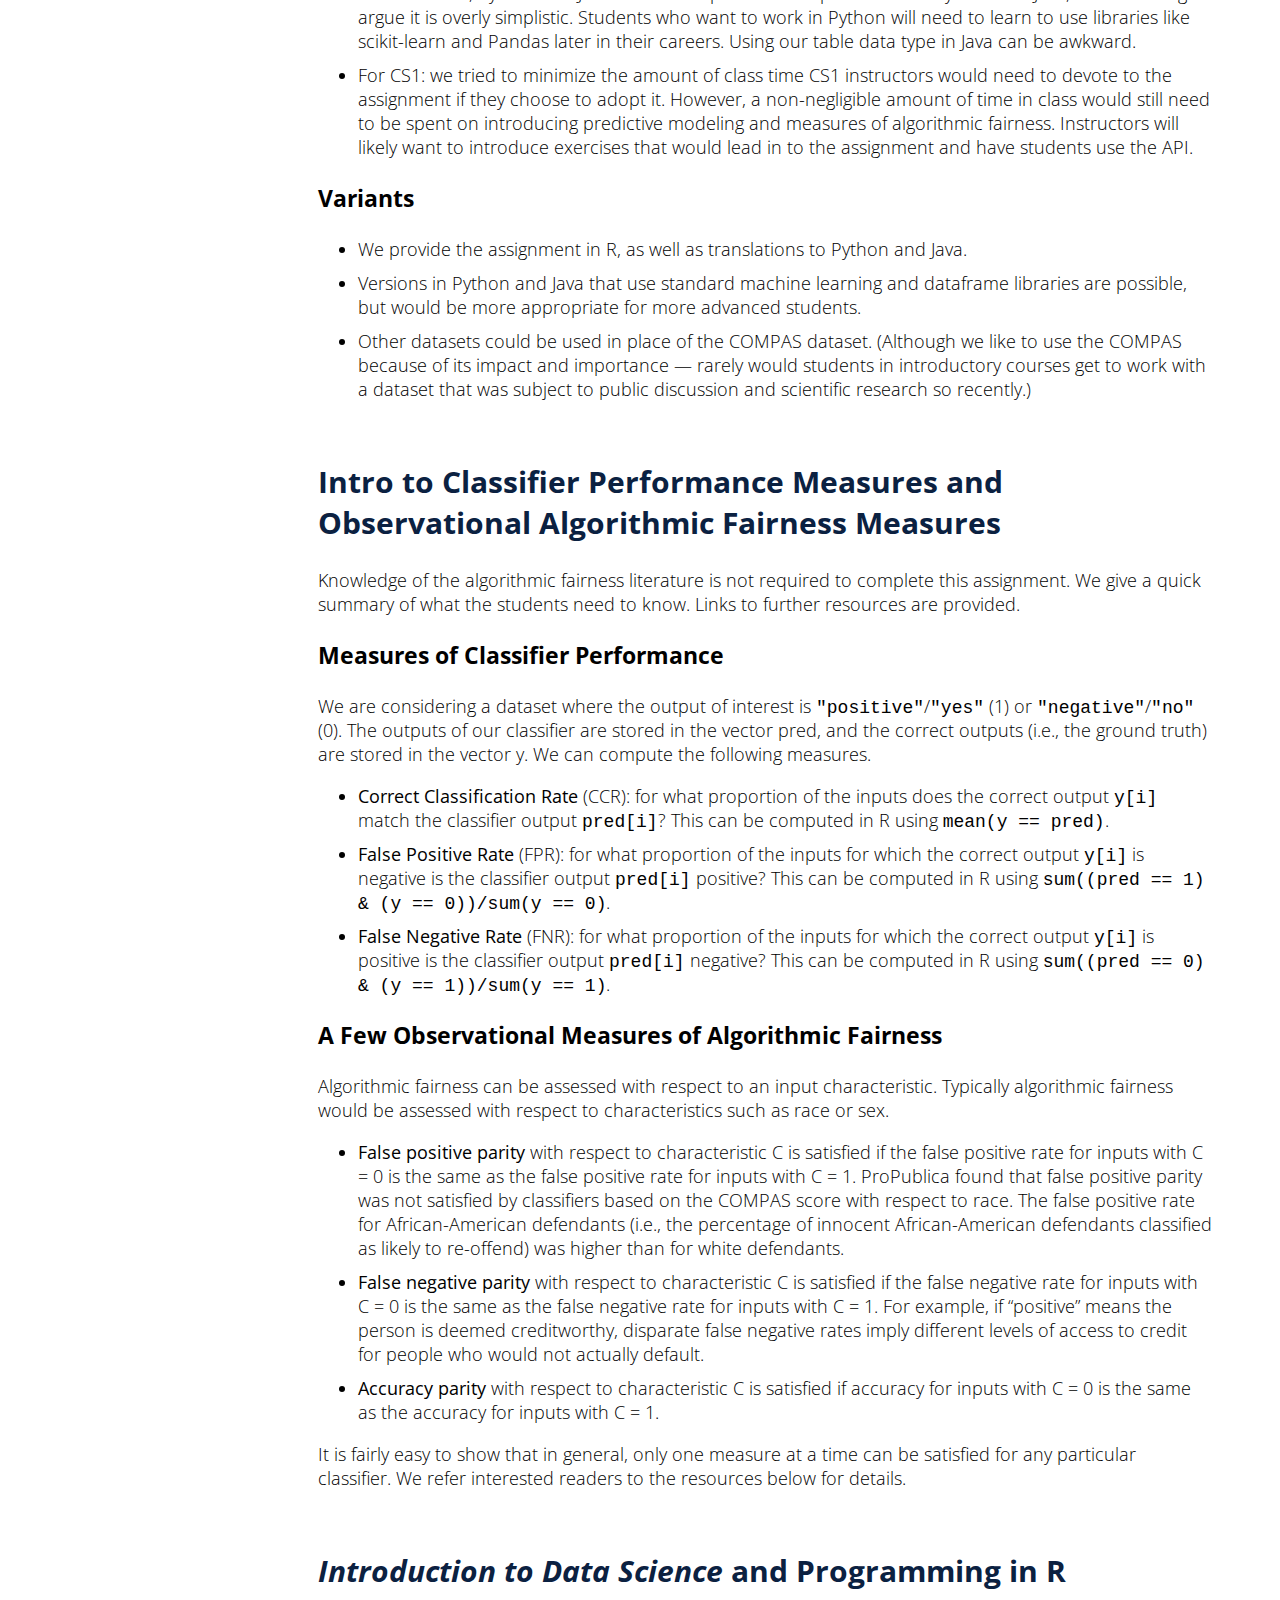
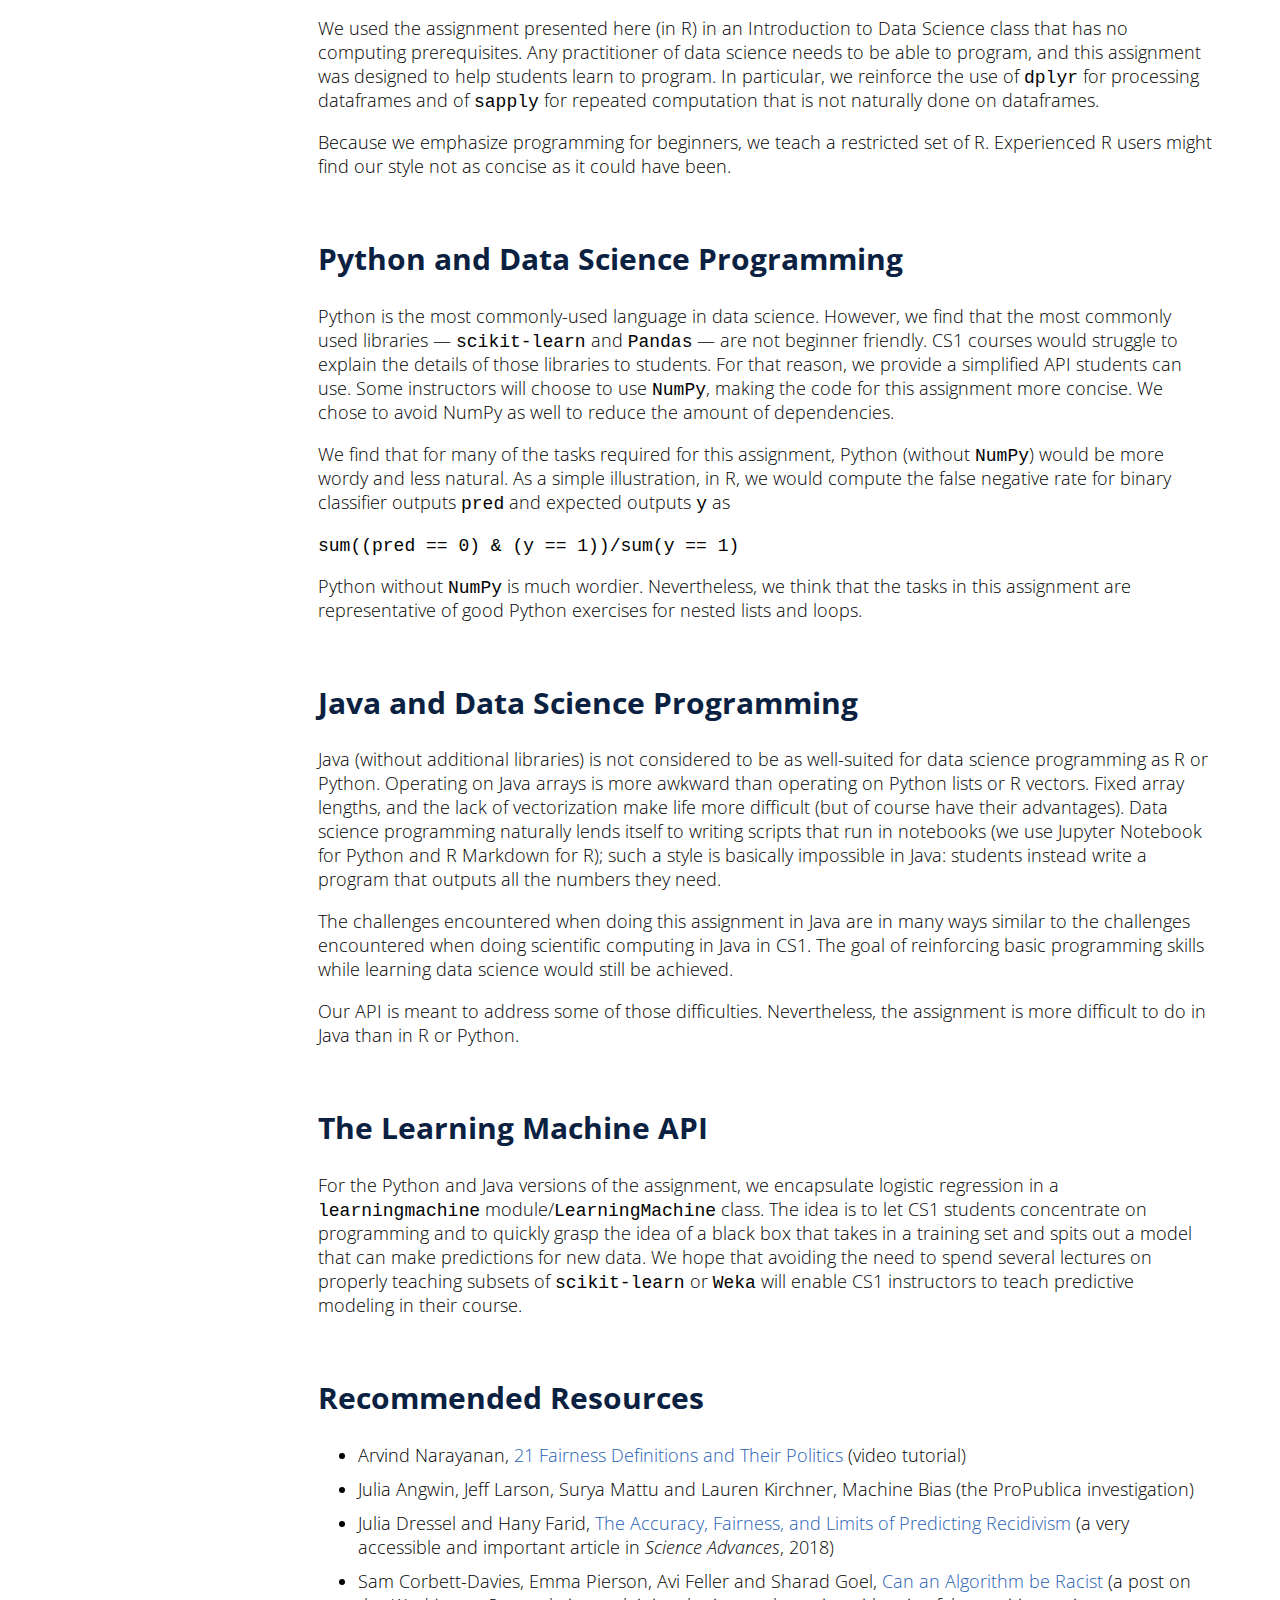
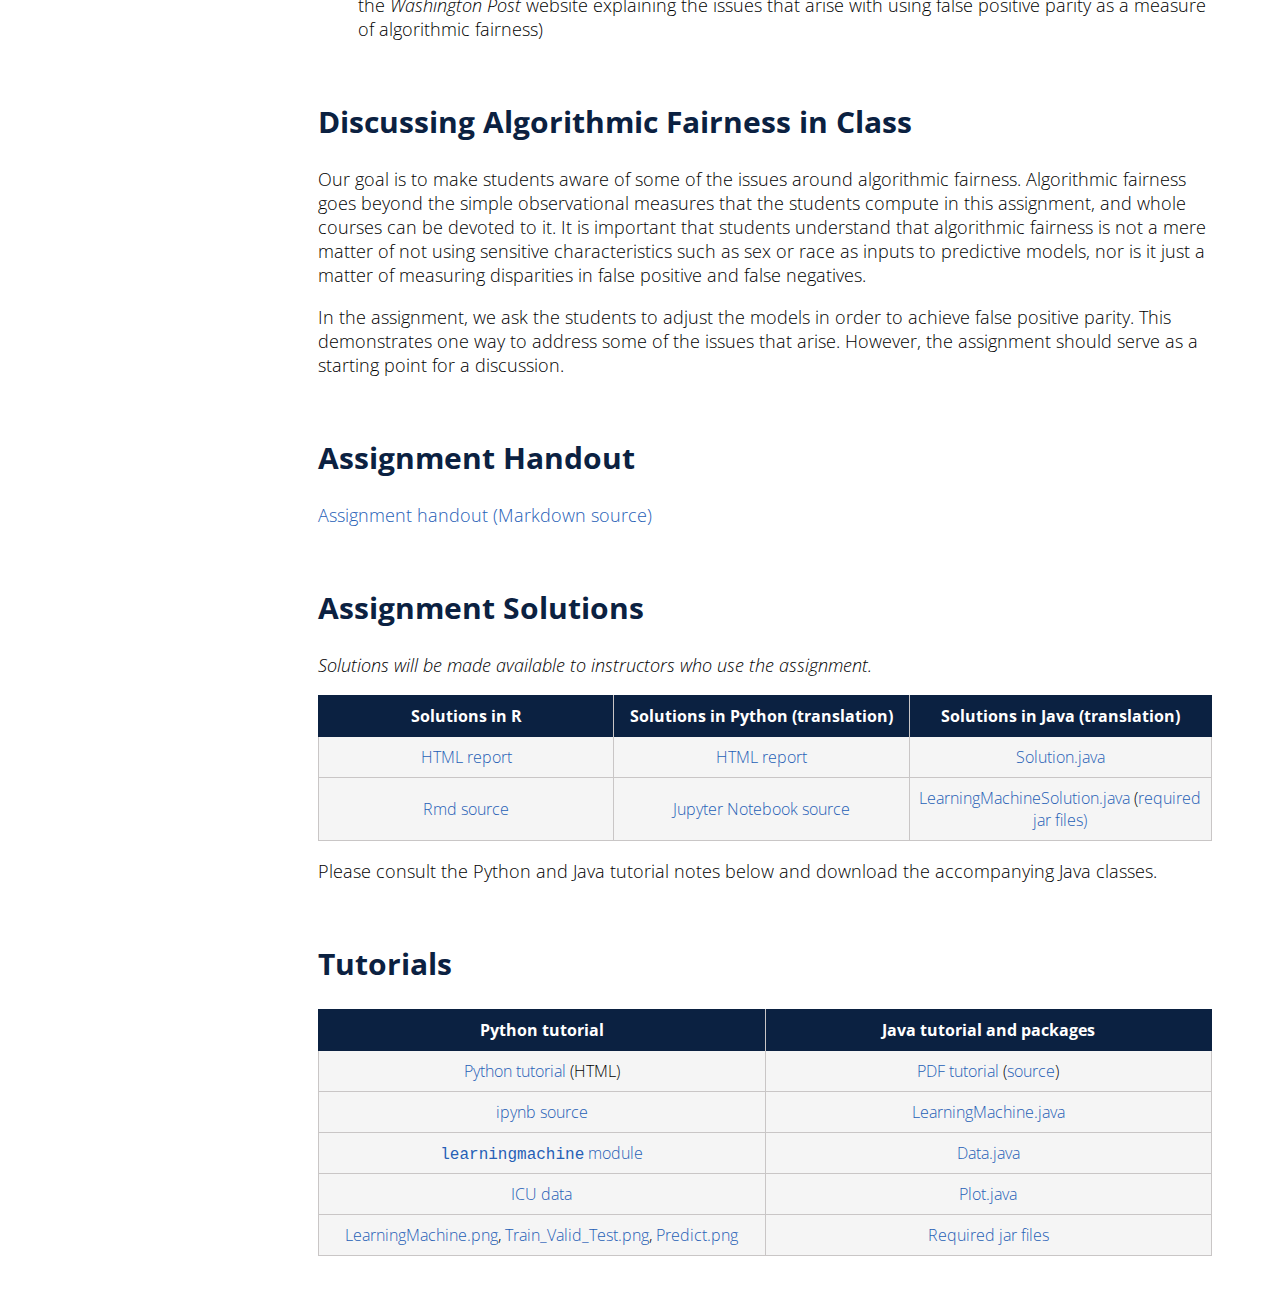
==== commit 75f6178b: "fixes" ====
--- a/index.html
+++ b/index.html
@@ -375,7 +375,7 @@
     </div>
 
     <div id="solutions">
-      <h2>Solutions</h2>
+      <h2>Assignment Solutions</h2>
       <p><i>Solutions will be made available to instructors who use the assignment.</i></p>
       <table>
         <tr>
--- a/css/style.css
+++ b/css/style.css
@@ -6,7 +6,7 @@
 }
 
 .sidebar {
-  width: 0;
+  width: 250;
   height: 100%;
   position: fixed;
   z-index: 1;
@@ -50,6 +50,7 @@
 /* MAIN */
 #main {
   margin: 60px;
+  margin-left: 310px;
   transition: margin-left .5s;
 }
 
